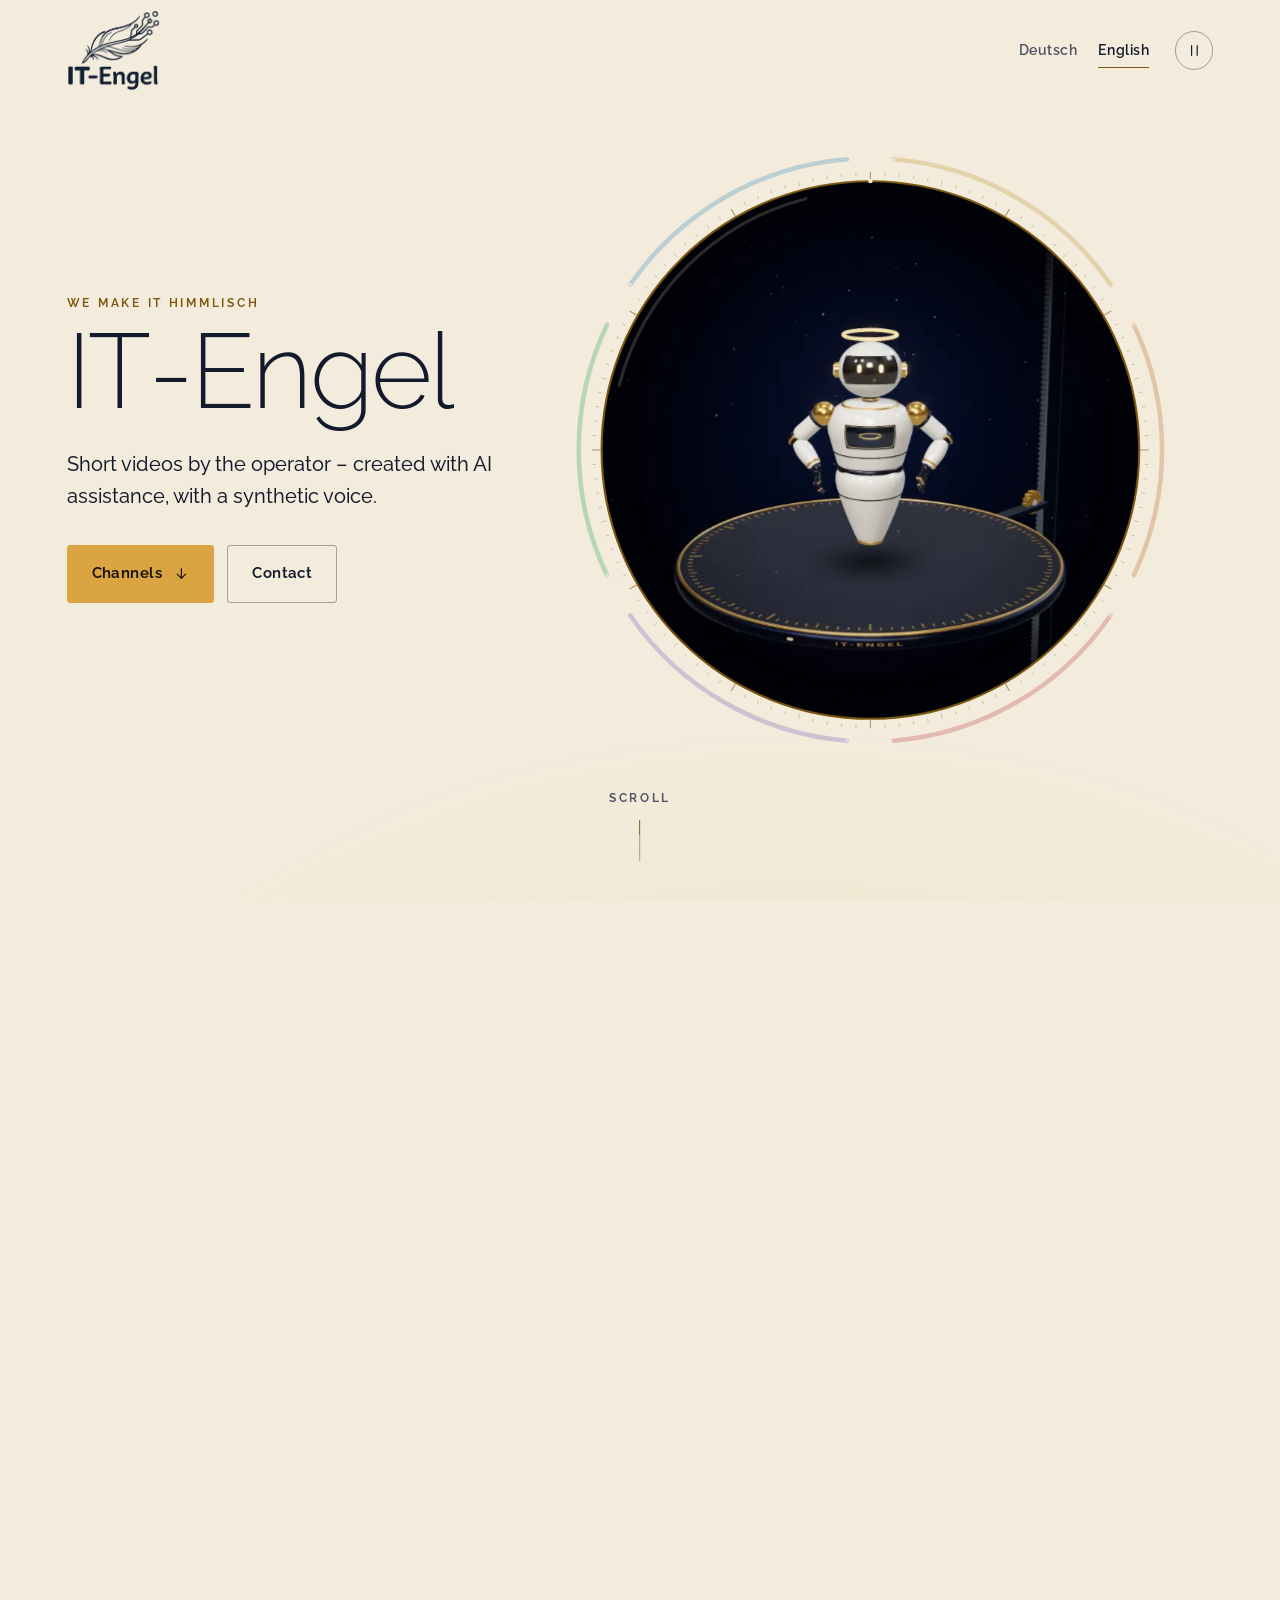
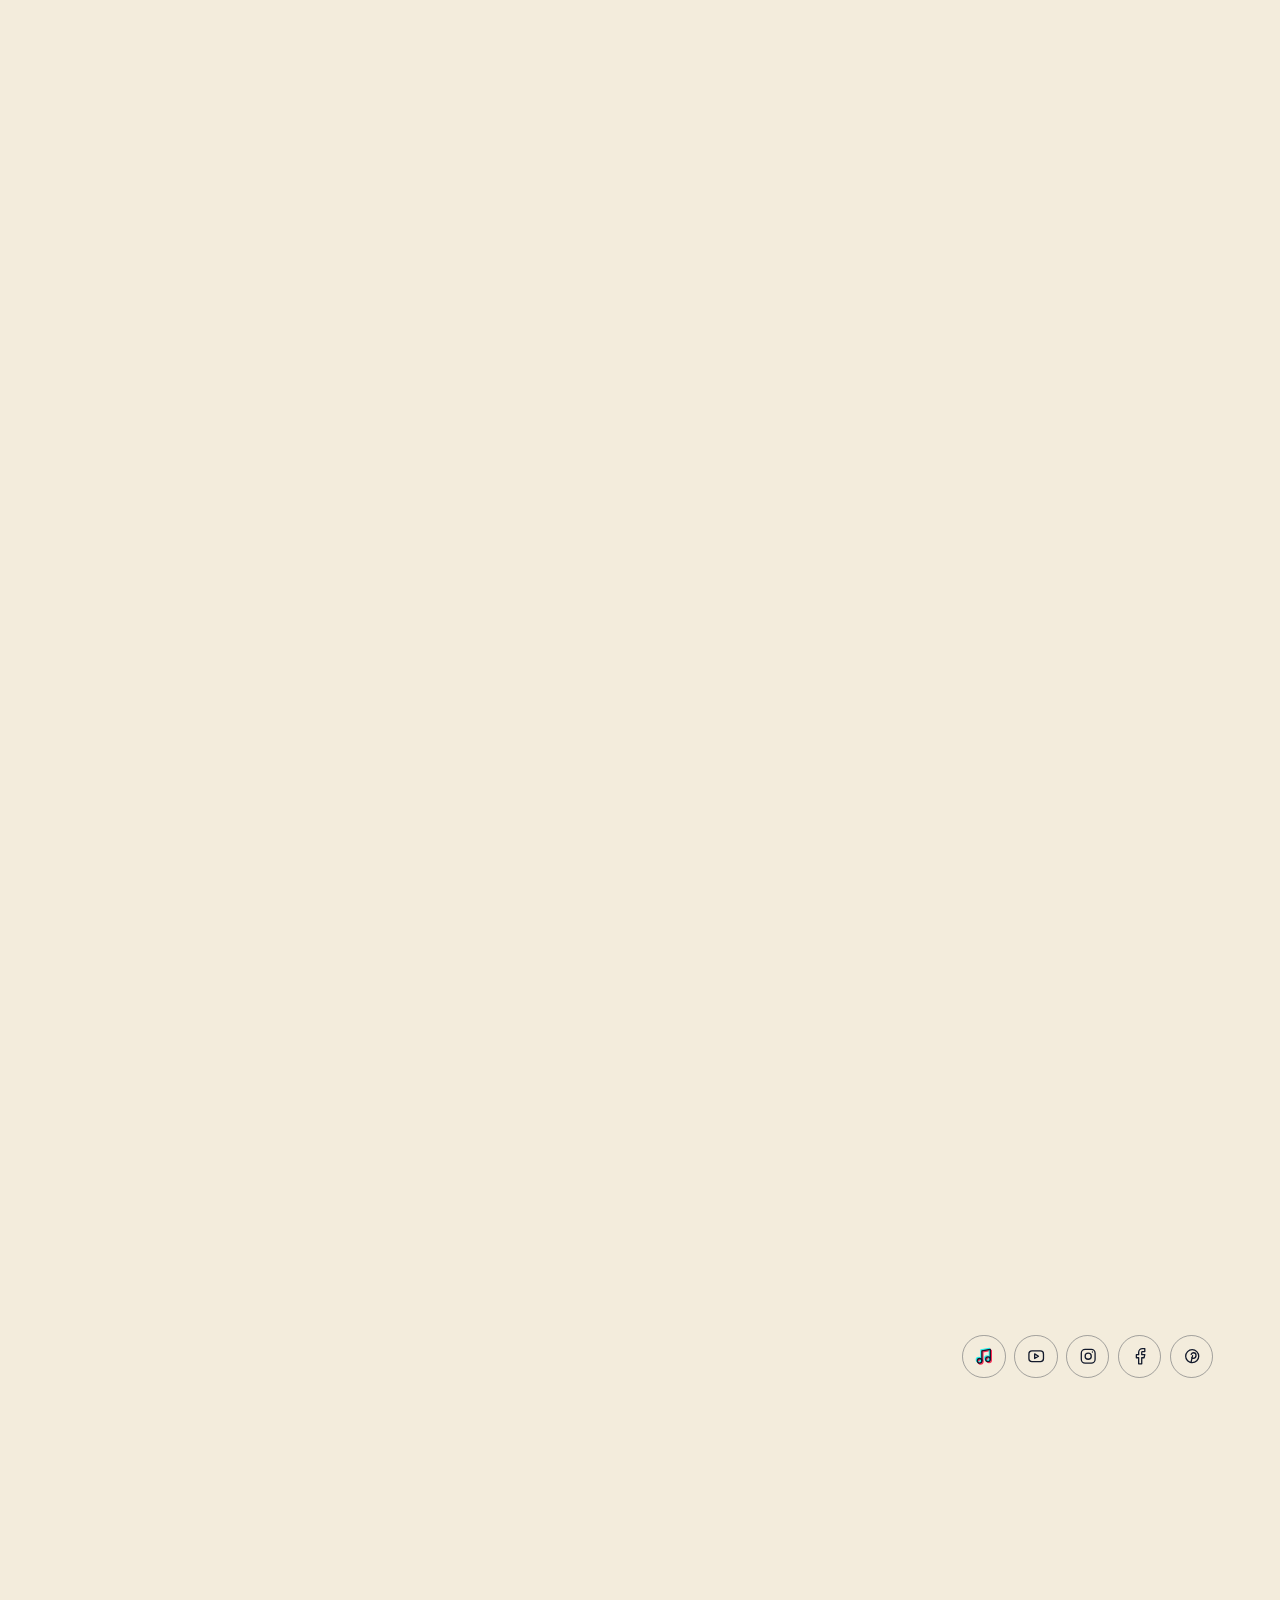
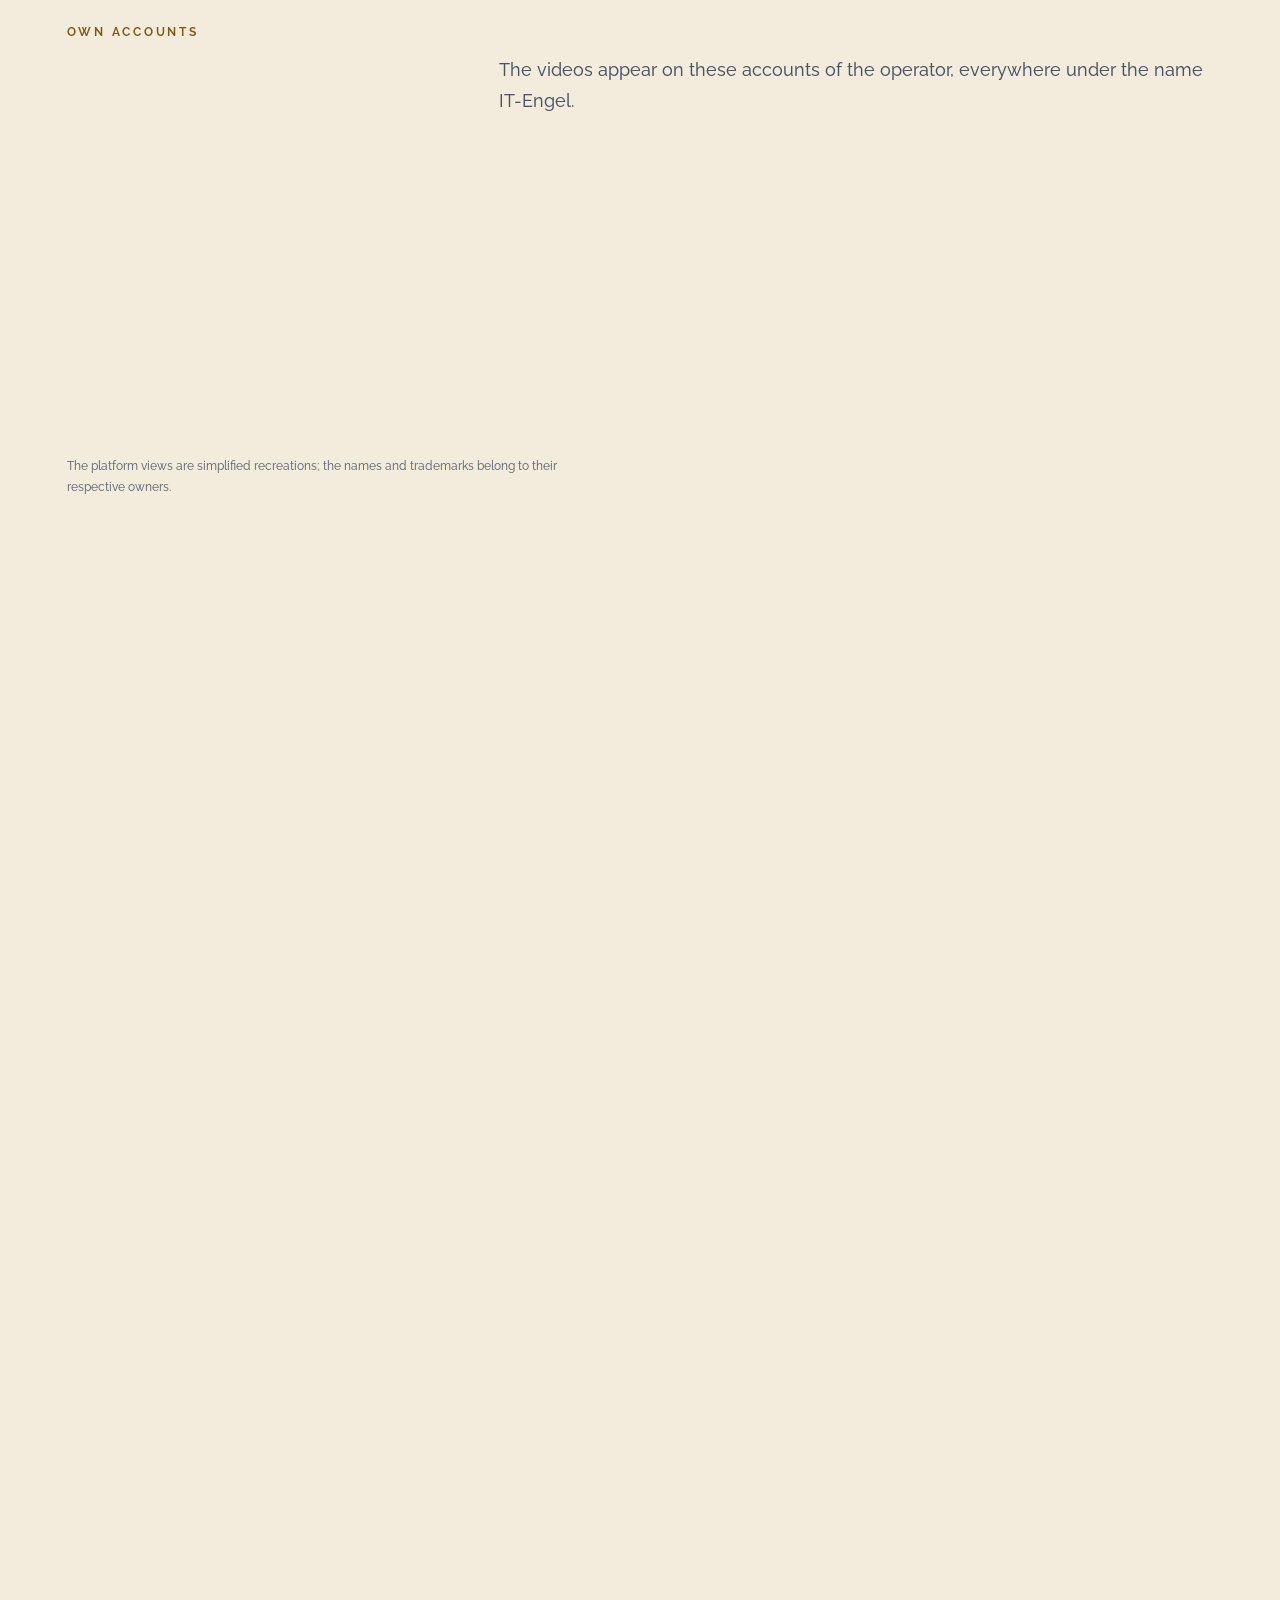
==== index.html @ a104a627 "Scroll natively and lighten the film on weak devices - Stop taking over the mouse wheel (WEICHES_SCR" ====
<!doctype html>
<html lang="de" data-sprachen="de en">
<head>
<meta charset="utf-8">
<meta name="viewport" content="width=device-width, initial-scale=1">
<meta http-equiv="Content-Security-Policy" content="default-src 'none'; script-src 'self'; style-src 'self'; img-src 'self'; font-src 'self'; base-uri 'none'; form-action 'none'">
<meta name="theme-color" content="#080c17" media="(prefers-color-scheme: dark)">
<meta name="theme-color" content="#f3ecdc" media="(prefers-color-scheme: light)">
<title>IT-Engel</title>
<meta name="description" content="IT-Engel: Kurzvideos des Betreibers, KI-gestützt erstellt und mit synthetischer Sprecherstimme. Kanäle, Kontakt und rechtliche Angaben. / IT-Engel: short videos by the operator, created with AI assistance and a synthetic voice. Channels, contact and legal information.">
<link rel="preload" href="assets/fonts/Raleway-latin.woff2" as="font" type="font/woff2" crossorigin>
<link rel="stylesheet" href="style.css?v=10">
<!-- Film: die Module und das erste Bild gleich mitladen (sonst holt der Browser sie nacheinander) -->
<link rel="modulepreload" href="film3d/haupt.js?v=11">
<link rel="modulepreload" href="film3d/skala.js?v=9">
<link rel="modulepreload" href="film3d/helfer.js">
<link rel="modulepreload" href="film3d/farben.js">
<link rel="modulepreload" href="film3d/fahrplan.js?v=10">
<link rel="modulepreload" href="film3d/folge.js?v=11">
<link rel="modulepreload" href="film3d/folge-daten.js?v=9">
<link rel="preload" href="assets/film/f000.webp" as="image" type="image/webp">
<link rel="icon" href="favicon.svg" type="image/svg+xml">
<script src="site.js?v=10"></script>
<script src="film.js?v=11"></script>
<script src="kanaele.js?v=10"></script>
<script src="motion.js?v=10"></script>
</head>
<body>
<a class="skip-link" href="#inhalt"><span lang="de">Zum Inhalt springen</span><span class="trenner"> / </span><span lang="en">Skip to content</span></a>

<svg class="sprite" aria-hidden="true" focusable="false">
  <defs>
    <symbol id="i-musik" viewBox="0 0 24 24"><path d="M9 18V5l11-2v13"/><circle cx="6" cy="18" r="3"/><circle cx="17" cy="16" r="3"/></symbol>
    <symbol id="i-youtube" viewBox="0 0 24 24"><rect x="2.5" y="5" width="19" height="14" rx="4"/><path d="M10 9l5 3-5 3z"/></symbol>
    <symbol id="i-instagram" viewBox="0 0 24 24"><rect x="3" y="3" width="18" height="18" rx="5"/><circle cx="12" cy="12" r="4"/><path d="M17.5 6.5h.01"/></symbol>
    <symbol id="i-facebook" viewBox="0 0 24 24"><path d="M18 2h-3a5 5 0 0 0-5 5v3H7v4h3v8h4v-8h3l1-4h-4V7a1 1 0 0 1 1-1h3z"/></symbol>
    <symbol id="i-pin" viewBox="0 0 24 24"><path d="M12 21s-6.5-5.4-6.5-11a6.5 6.5 0 0 1 13 0c0 5.6-6.5 11-6.5 11z"/><circle cx="12" cy="10" r="2.4"/></symbol>
    <symbol id="i-pfeil" viewBox="0 0 24 24"><path d="M7 17L17 7M8 7h9v9"/></symbol>
    <symbol id="i-runter" viewBox="0 0 24 24"><path d="M12 5v14M6 13l6 6 6-6"/></symbol>
    <symbol id="i-mail" viewBox="0 0 24 24"><rect x="3" y="5" width="18" height="14" rx="3"/><path d="M4 7l8 6 8-6"/></symbol>
    <symbol id="i-datei" viewBox="0 0 24 24"><path d="M6 3h8l4 4v14H6z"/><path d="M14 3v4h4M9 12h6M9 16h6"/></symbol>
    <symbol id="i-pause" viewBox="0 0 24 24"><path d="M8 5v14M16 5v14"/></symbol>
    <symbol id="i-play" viewBox="0 0 24 24"><path d="M8 5l11 7-11 7z"/></symbol>
    <symbol id="i-herz" viewBox="0 0 24 24"><path d="M12 20.3s-7.2-4.4-8.9-9C1.9 8 3.8 4.6 7.3 4.6c2 0 3.6 1.1 4.7 2.7 1.1-1.6 2.7-2.7 4.7-2.7 3.5 0 5.4 3.4 4.2 6.7-1.7 4.6-8.9 9-8.9 9z"/></symbol>
    <symbol id="i-sprechblase" viewBox="0 0 24 24"><path d="M12 4c4.7 0 8.5 3.1 8.5 7s-3.8 7-8.5 7c-1 0-2-.1-2.9-.4L5 19.5l1.2-3.6C4.5 14.6 3.5 12.9 3.5 11c0-3.9 3.8-7 8.5-7z"/></symbol>
    <symbol id="i-lesezeichen" viewBox="0 0 24 24"><path d="M7 3.5h10a1 1 0 0 1 1 1v16l-6-4-6 4v-16a1 1 0 0 1 1-1z"/></symbol>
    <symbol id="i-teilen" viewBox="0 0 24 24"><path d="M13.5 5l7 6.5-7 6.5v-3.6c-4.6 0-7.7 1.5-10 4.6.8-5 3.8-9.2 10-10V5z"/></symbol>
    <symbol id="i-plus" viewBox="0 0 24 24"><path d="M12 5v14M5 12h14"/></symbol>
    <symbol id="i-haus" viewBox="0 0 24 24"><path d="M4 11l8-6.5 8 6.5v8.5h-5.5v-5h-5v5H4z"/></symbol>
    <symbol id="i-suche" viewBox="0 0 24 24"><circle cx="11" cy="11" r="6"/><path d="M15.5 15.5L20 20"/></symbol>
    <symbol id="i-nachricht" viewBox="0 0 24 24"><path d="M4 5.5h16v11H9.5L4 20z"/></symbol>
    <symbol id="i-person" viewBox="0 0 24 24"><circle cx="12" cy="8.5" r="3.6"/><path d="M5 20c.8-3.6 3.6-5.6 7-5.6s6.2 2 7 5.6"/></symbol>
    <symbol id="i-daumen" viewBox="0 0 24 24"><path d="M7.5 10.5v9h-3v-9zM7.5 19.5h9.2a2 2 0 0 0 2-1.6l1.1-5.6a2 2 0 0 0-2-2.4h-4.3l.8-3.6a1.8 1.8 0 0 0-3.2-1.5l-3.6 5.7"/></symbol>
    <symbol id="i-erde" viewBox="0 0 24 24"><circle cx="12" cy="12" r="8"/><path d="M4 12h16M12 4c2.4 2.4 3.4 5 3.4 8s-1 5.6-3.4 8c-2.4-2.4-3.4-5-3.4-8s1-5.6 3.4-8z"/></symbol>
    <symbol id="i-mehr" viewBox="0 0 24 24"><path d="M5.5 12h.01M12 12h.01M18.5 12h.01"/></symbol>
    <symbol id="i-raster" viewBox="0 0 24 24"><rect x="4" y="4" width="16" height="16" rx="2"/><path d="M9.3 4v16M14.7 4v16M4 9.3h16M4 14.7h16"/></symbol>
    <symbol id="i-reels" viewBox="0 0 24 24"><rect x="4" y="4" width="16" height="16" rx="4"/><path d="M4 9h16M9 4l2.5 5M14.5 4L17 9M10.5 12.2v4.6l4-2.3z"/></symbol>
    <symbol id="i-menue" viewBox="0 0 24 24"><path d="M4 7h16M4 12h16M4 17h16"/></symbol>
    <symbol id="i-p" viewBox="0 0 24 24"><circle cx="12" cy="12" r="8.5"/><path d="M10.4 20.3l2.1-9M10.7 9.6c.6-1.3 1.8-2.1 3.1-2.1 1.9 0 3.2 1.4 3.2 3.2 0 2.3-1.6 4.1-3.7 4.1-.9 0-1.6-.3-2-.8"/></symbol>
    <symbol id="i-weiter" viewBox="0 0 24 24"><path d="M6 6l8 6-8 6zM17 6v12"/></symbol>
    <symbol id="i-laut" viewBox="0 0 24 24"><path d="M4 9.5h3.5L12 6v12l-4.5-3.5H4zM15.5 9a4 4 0 0 1 0 6M17.8 6.8a7 7 0 0 1 0 10.4"/></symbol>
    <symbol id="i-zahnrad" viewBox="0 0 24 24"><circle cx="12" cy="12" r="3"/><path d="M12 3.5v2.2M12 18.3v2.2M3.5 12h2.2M18.3 12h2.2M6 6l1.6 1.6M16.4 16.4L18 18M6 18l1.6-1.6M16.4 7.6L18 6"/></symbol>
    <symbol id="i-vollbild" viewBox="0 0 24 24"><path d="M4 9V4h5M15 4h5v5M20 15v5h-5M9 20H4v-5"/></symbol>
  </defs>
</svg>

<header class="site-header">
  <div class="wrap">
    <a class="brand" href="index.html"><picture><source media="(prefers-color-scheme: dark)" srcset="logo-kopf-hell.png"><img class="logo" src="logo-kopf.png" width="772" height="658" alt="IT-Engel"></picture></a>
    <div class="kopf-rechts">
      <nav class="sprachwahl" aria-label="Sprache / Language" data-label-de="Sprache" data-label-en="Language">
        <a href="#de" hreflang="de" lang="de">Deutsch</a>
        <a href="#en" hreflang="en" lang="en">English</a>
      </nav>
      <button type="button" class="pause" aria-pressed="false" aria-label="Animationen pausieren / Pause animations" title="Animationen pausieren / Pause animations" data-label-de="Animationen pausieren" data-label-en="Pause animations" hidden>
        <svg class="icon icon-pause" aria-hidden="true" focusable="false"><use href="#i-pause"/></svg>
        <svg class="icon icon-play" aria-hidden="true" focusable="false"><use href="#i-play"/></svg>
      </button>
    </div>
  </div>
</header>

<main id="inhalt">
  <div class="film" id="film">
    <div class="buehne">
      <div class="himmel" aria-hidden="true"><div class="himmel-sterne"></div><div class="himmel-gluehen"></div></div>
      <div class="film-anker" aria-hidden="true"></div>
      <canvas class="film-3d" aria-hidden="true"></canvas>
      <canvas class="film-leinwand" aria-hidden="true"></canvas>

      <section class="hero" aria-labelledby="hero-titel">
        <div class="wrap wrap--breit hero-inner">
          <div class="hero-text">
            <p class="eyebrow" aria-hidden="true">we make it himmlisch</p>
            <h1 id="hero-titel">IT-Engel</h1>
            <p class="hero-lead" lang="de">Kurzvideos des Betreibers – KI-gestützt erstellt, mit synthetischer Sprecherstimme.</p>
            <p class="hero-lead" lang="en">Short videos by the operator – created with AI assistance, with a synthetic voice.</p>
            <p class="hero-cta">
              <a class="knopf-link knopf-primaer" href="#kanaele"><span lang="de">Kanäle</span><span class="trenner"> · </span><span lang="en">Channels</span><svg class="icon" aria-hidden="true" focusable="false"><use href="#i-runter"/></svg></a>
              <a class="knopf-link knopf-sekundaer" href="#kontakt"><span lang="de">Kontakt</span><span class="trenner"> · </span><span lang="en">Contact</span></a>
            </p>
            <p class="film-trotzdem" id="film-trotzdem" hidden>
              <button type="button" class="knopf-leise" id="film-trotzdem-knopf" aria-describedby="film-trotzdem-grund"><svg class="icon" aria-hidden="true" focusable="false"><use href="#i-play"/></svg><span lang="de">Film trotzdem starten</span><span lang="en">Play the film anyway</span></button>
              <span class="film-trotzdem-grund" id="film-trotzdem-grund"><span class="grund-fehler"><span lang="de">Der Film ließ sich auf diesem Gerät nicht starten.</span><span lang="en">The film could not start on this device.</span></span><span class="grund-ruhig"><span lang="de">Auf diesem Gerät ist „Bewegung reduzieren“ eingestellt.</span><span lang="en">This device is set to reduce motion.</span></span></span>
            </p>
          </div>
          <div class="rund rund-hero" aria-hidden="true">
            <div class="rund-fenster">
              <img class="rund-bild" src="assets/img/hero.webp" alt="" width="720" height="720">
            </div>
          </div>
        </div>
      </section>

      <div class="film-kapitel" aria-hidden="true">
        <article class="kap" data-kap="weg">
          <div class="kap-text">
            <p class="kap-nr">06<span class="rest"><span lang="de">Stationen</span><span class="trenner"> · </span><span lang="en">Stations</span></span></p>
            <p class="kap-titel"><span lang="de">Der Weg eines Videos</span><span lang="en">The path of a video</span></p>
            <p lang="de">Schicht für Schicht: von der Idee bis zur Veröffentlichung.</p>
            <p lang="en">Layer by layer: from the idea to publication.</p>
          </div>
        </article>

        <article class="kap" data-kap="thema">
          <div class="kap-text">
            <p class="kap-nr">01<span class="rest">/ 06</span></p>
            <p class="kap-titel"><span lang="de">Thema</span><span lang="en">Topic</span></p>
            <p lang="de">Themen entstehen mit Unterstützung von KI-Modellen.</p>
            <p lang="en">Topics are created with the help of AI models.</p>
            <p class="kap-marke"><span lang="de">KI-gestützt</span><span lang="en">AI-assisted</span></p>
          </div>
        </article>

        <article class="kap" data-kap="skript">
          <div class="kap-text">
            <p class="kap-nr">02<span class="rest">/ 06</span></p>
            <p class="kap-titel"><span lang="de">Skript</span><span lang="en">Script</span></p>
            <p lang="de">Texte und Skripte entstehen ebenfalls mit Unterstützung von KI-Modellen.</p>
            <p lang="en">Texts and scripts are also created with the help of AI models.</p>
            <p class="kap-marke"><span lang="de">KI-gestützt</span><span lang="en">AI-assisted</span></p>
          </div>
        </article>

        <article class="kap" data-kap="stimme">
          <div class="kap-text">
            <p class="kap-nr">03<span class="rest">/ 06</span></p>
            <p class="kap-titel"><span lang="de">Stimme</span><span lang="en">Voice</span></p>
            <p lang="de">Die Sprecherstimme der Videos ist computererzeugt. Es handelt sich nicht um die Aufnahme einer sprechenden Person.</p>
            <p lang="en">The narration in the videos is computer-generated. It is not a recording of a person speaking.</p>
            <p class="kap-marke"><span lang="de">Synthetische Stimme</span><span lang="en">Synthetic voice</span></p>
          </div>
        </article>

        <article class="kap" data-kap="quellen">
          <div class="kap-text">
            <p class="kap-nr">04<span class="rest">/ 06</span></p>
            <p class="kap-titel"><span lang="de">Quellen</span><span lang="en">Sources</span></p>
            <p lang="de">Zu Sachaussagen nennt der Betreiber die Quellen – in der Beschreibung des Beitrags oder auf der Link-Seite zum Kanal.</p>
            <p lang="en">For factual statements the operator names the sources – in the post description or on the channel’s link page.</p>
            <p class="kap-marke"><span lang="de">Quellen genannt</span><span lang="en">Sources named</span></p>
          </div>
        </article>

        <article class="kap" data-kap="freigabe">
          <div class="kap-text">
            <p class="kap-nr">05<span class="rest">/ 06</span></p>
            <p class="kap-titel"><span lang="de">Freigabe</span><span lang="en">Approval</span></p>
            <p lang="de">Der Betreiber prüft jedes Video und gibt es vor der Veröffentlichung frei.</p>
            <p lang="en">The operator reviews every video and approves it before publication.</p>
            <p class="kap-marke"><span lang="de">Vom Betreiber freigegeben</span><span lang="en">Approved by the operator</span></p>
          </div>
        </article>

        <article class="kap" data-kap="kanaele">
          <div class="kap-text">
            <p class="kap-nr">06<span class="rest">/ 06</span></p>
            <p class="kap-titel"><span lang="de">Kanäle</span><span lang="en">Channels</span></p>
            <p lang="de">Veröffentlicht wird auf den eigenen Konten des Betreibers. Beiträge mit Werbung sind gekennzeichnet.</p>
            <p lang="en">Published on the operator’s own accounts. Posts containing advertising are labeled.</p>
            <p class="kap-marke"><span lang="de">Werbung gekennzeichnet</span><span lang="en">Ads labeled</span></p>
          </div>
        </article>

        <article class="kap" data-kap="ziel">
          <div class="kap-text">
            <p class="kap-titel">we make it himmlisch</p>
            <p lang="de">Darunter: die Kanäle, Einzelheiten zur Veröffentlichung und der Kontakt.</p>
            <p lang="en">Below: the channels, details on publishing and the contact.</p>
          </div>
        </article>

      </div>

      <div class="film-start" aria-hidden="true"><span><span lang="de">Scrollen</span><span class="trenner"> · </span><span lang="en">Scroll</span></span><i></i></div>
      <a class="film-skip" href="#kanaele"><span><span lang="de">Film überspringen</span><span class="trenner"> · </span><span lang="en">Skip intro</span></span><svg class="icon" aria-hidden="true" focusable="false"><use href="#i-runter"/></svg></a>
    </div>
  </div>

  <!-- Der Weg eines Videos als Text: sichtbar nur ohne Film (ohne Skript, „Bewegung reduzieren“, Pause, schwaches Gerät);
       läuft der Film, ist der Abschnitt nur für Hilfstechnik da (Textfassung der Filmkapitel) -->
  <section id="weg" class="abschnitt weg-text" aria-labelledby="weg-titel">
    <div class="wrap wrap--breit">
      <header class="abschnitt-kopf">
        <div>
          <p class="eyebrow" aria-hidden="true"><span lang="de">Sechs Stationen</span><span class="trenner"> · </span><span lang="en">Six stations</span></p>
          <h2 id="weg-titel"><span lang="de">Der Weg eines Videos</span><span lang="en">The path of a video</span></h2>
        </div>
        <div>
          <p class="intro" lang="de">So entstehen die Videos – von der Idee bis zur Veröffentlichung.</p>
          <p class="intro" lang="en">How the videos are made – from the idea to publication.</p>
        </div>
      </header>
      <ol class="weg">
        <li class="station">
          <p class="station-nr" aria-hidden="true">01</p>
          <div class="station-kopf">
            <h3><span lang="de">Thema</span><span class="trenner"> · </span><span lang="en">Topic</span></h3>
            <p class="station-marke"><span lang="de">KI-gestützt</span><span class="trenner"> · </span><span lang="en">AI-assisted</span></p>
          </div>
          <div class="station-text">
            <p lang="de">Themen entstehen mit Unterstützung von KI-Modellen.</p>
            <p lang="en">Topics are created with the help of AI models.</p>
          </div>
        </li>
        <li class="station">
          <p class="station-nr" aria-hidden="true">02</p>
          <div class="station-kopf">
            <h3><span lang="de">Skript</span><span class="trenner"> · </span><span lang="en">Script</span></h3>
            <p class="station-marke"><span lang="de">KI-gestützt</span><span class="trenner"> · </span><span lang="en">AI-assisted</span></p>
          </div>
          <div class="station-text">
            <p lang="de">Texte und Skripte entstehen ebenfalls mit Unterstützung von KI-Modellen.</p>
            <p lang="en">Texts and scripts are also created with the help of AI models.</p>
          </div>
        </li>
        <li class="station">
          <p class="station-nr" aria-hidden="true">03</p>
          <div class="station-kopf">
            <h3><span lang="de">Stimme</span><span class="trenner"> · </span><span lang="en">Voice</span></h3>
            <p class="station-marke"><span lang="de">Synthetische Stimme</span><span class="trenner"> · </span><span lang="en">Synthetic voice</span></p>
          </div>
          <div class="station-text">
            <p lang="de">Die Sprecherstimme der Videos ist computererzeugt. Es handelt sich nicht um die Aufnahme einer sprechenden Person.</p>
            <p lang="en">The narration in the videos is computer-generated. It is not a recording of a person speaking.</p>
          </div>
        </li>
        <li class="station">
          <p class="station-nr" aria-hidden="true">04</p>
          <div class="station-kopf">
            <h3><span lang="de">Quellen</span><span class="trenner"> · </span><span lang="en">Sources</span></h3>
            <p class="station-marke"><span lang="de">Quellen genannt</span><span class="trenner"> · </span><span lang="en">Sources named</span></p>
          </div>
          <div class="station-text">
            <p lang="de">Zu Sachaussagen nennt der Betreiber die Quellen – in der Beschreibung des Beitrags oder auf der Link-Seite zum Kanal.</p>
            <p lang="en">For factual statements the operator names the sources – in the post description or on the channel’s link page.</p>
          </div>
        </li>
        <li class="station">
          <p class="station-nr" aria-hidden="true">05</p>
          <div class="station-kopf">
            <h3><span lang="de">Freigabe</span><span class="trenner"> · </span><span lang="en">Approval</span></h3>
            <p class="station-marke"><span lang="de">Vom Betreiber freigegeben</span><span class="trenner"> · </span><span lang="en">Approved by the operator</span></p>
          </div>
          <div class="station-text">
            <p lang="de">Der Betreiber prüft jedes Video und gibt es vor der Veröffentlichung frei.</p>
            <p lang="en">The operator reviews every video and approves it before publication.</p>
          </div>
        </li>
        <li class="station">
          <p class="station-nr" aria-hidden="true">06</p>
          <div class="station-kopf">
            <h3><span lang="de">Kanäle</span><span class="trenner"> · </span><span lang="en">Channels</span></h3>
            <p class="station-marke"><span lang="de">Werbung gekennzeichnet</span><span class="trenner"> · </span><span lang="en">Ads labeled</span></p>
          </div>
          <div class="station-text">
            <p lang="de">Veröffentlicht wird auf den eigenen Konten des Betreibers. Beiträge können Werbung enthalten, zum Beispiel Links zu Produkten, an denen der Betreiber eine Provision verdienen kann (Affiliate-Links). Solche Beiträge werden als Werbung gekennzeichnet.</p>
            <p lang="en">Published on the operator’s own accounts. Posts may contain advertising, for example links to products for which the operator may earn a commission (affiliate links). Such posts are labeled as advertising.</p>
          </div>
        </li>
      </ol>
    </div>
  </section>

  <section id="kanaele" class="abschnitt kanaele-abschnitt" aria-labelledby="kanaele-titel">
    <div class="kanalfilm" id="kanalfilm">
      <div class="kanal-buehne">
        <div class="wrap wrap--breit kanal-kopf">
          <header class="abschnitt-kopf">
            <div>
              <p class="eyebrow" aria-hidden="true"><span lang="de">Eigene Konten</span><span class="trenner"> · </span><span lang="en">Own accounts</span></p>
              <h2 id="kanaele-titel"><span lang="de">Kanäle</span><span lang="en">Channels</span></h2>
            </div>
            <div>
              <p class="intro" lang="de">Die Videos erscheinen auf diesen Konten des Betreibers, überall unter dem Namen IT-Engel.</p>
              <p class="intro" lang="en">The videos appear on these accounts of the operator, everywhere under the name IT-Engel.</p>
            </div>
          </header>
        </div>

        <nav class="kanal-wahl" aria-label="Kanäle / Channels" data-label-de="Kanäle" data-label-en="Channels">
          <a href="#kanal-tiktok" class="kw-tiktok"><svg class="icon" aria-hidden="true" focusable="false"><use href="#i-musik"/></svg><span class="nur-sr">TikTok</span></a>
          <a href="#kanal-youtube" class="kw-youtube"><svg class="icon" aria-hidden="true" focusable="false"><use href="#i-youtube"/></svg><span class="nur-sr">YouTube</span></a>
          <a href="#kanal-instagram" class="kw-instagram"><svg class="icon" aria-hidden="true" focusable="false"><use href="#i-instagram"/></svg><span class="nur-sr">Instagram</span></a>
          <a href="#kanal-facebook" class="kw-facebook"><svg class="icon" aria-hidden="true" focusable="false"><use href="#i-facebook"/></svg><span class="nur-sr">Facebook</span></a>
          <a href="#kanal-pinterest" class="kw-pinterest"><svg class="icon" aria-hidden="true" focusable="false"><use href="#i-p"/></svg><span class="nur-sr">Pinterest</span></a>
        </nav>

        <ul class="kanaele">
          <!-- TikTok: dunkler Feed im Hochformat, Aktionsleiste rechts, Cyan und Rot -->
          <li class="kanal-eintrag k-tiktok" id="kanal-tiktok" data-kanal="tiktok">
            <a class="kanal" href="https://www.tiktok.com/@itengel">
              <svg class="icon" aria-hidden="true" focusable="false"><use href="#i-musik"/></svg>
              <span class="kanal-text"><strong>TikTok</strong><span class="kanal-name">@itengel</span><span class="kanal-zeile"><span lang="de">Kurzvideos, vom Betreiber selbst hochgeladen.</span><span class="trenner"> / </span><span lang="en">Short videos, uploaded by the operator personally.</span></span></span>
              <span class="kanal-los"><span lang="de">Zum Kanal</span><span lang="en">Open channel</span><svg class="icon" aria-hidden="true" focusable="false"><use href="#i-pfeil"/></svg></span>
              <svg class="icon pfeil" aria-hidden="true" focusable="false"><use href="#i-pfeil"/></svg>
            </a>
            <div class="kanal-szene" aria-hidden="true">
              <div class="szene-grund"></div>
              <div class="geraet">
                <div class="geraet-schirm tt">
                  <div class="tt-feed">
                    <div class="tt-video motiv motiv-feder"><i class="staub"></i></div>
                    <div class="tt-video motiv motiv-halo"><i class="staub"></i></div>
                  </div>
                  <div class="tt-kopf"><span><span lang="de">Folge ich</span><span lang="en">Following</span></span><b><span lang="de">Für dich</span><span lang="en">For You</span></b><svg class="tt-suche"><use href="#i-suche"/></svg></div>
                  <div class="tt-leiste">
                    <span class="tt-profil avatar"><img src="assets/img/feder-hell.png" alt="" width="360" height="248"><i class="tt-plus"></i></span>
                    <span class="tt-knopf tt-like"><svg><use href="#i-herz"/></svg></span>
                    <span class="tt-knopf"><svg><use href="#i-sprechblase"/></svg></span>
                    <span class="tt-knopf"><svg><use href="#i-lesezeichen"/></svg></span>
                    <span class="tt-knopf"><svg><use href="#i-teilen"/></svg></span>
                    <span class="tt-platte avatar"><img src="assets/img/feder-hell.png" alt="" width="360" height="248"></span>
                  </div>
                  <div class="tt-herzen"><i class="tt-herzchen"></i><i class="tt-herzchen"></i><i class="tt-herzchen"></i><i class="tt-herzchen"></i><i class="tt-herzchen"></i></div>
                  <div class="tt-text"><b>@itengel</b><span>we make it himmlisch</span></div>
                  <div class="tt-nav"><svg><use href="#i-haus"/></svg><svg><use href="#i-person"/></svg><span class="tt-neu"></span><svg><use href="#i-nachricht"/></svg><svg><use href="#i-person"/></svg></div>
                </div>
                <i class="geraet-insel"></i>
              </div>
            </div>
          </li>

          <!-- YouTube: Wiedergabeseite im Hochformat, dann dreht sich das Gerät ins Vollbild (Querformat) -->
          <li class="kanal-eintrag k-youtube" id="kanal-youtube" data-kanal="youtube">
            <a class="kanal" href="https://www.youtube.com/@PLATZHALTER_YOUTUBE">
              <svg class="icon" aria-hidden="true" focusable="false"><use href="#i-youtube"/></svg>
              <span class="kanal-text"><strong>YouTube</strong><span class="kanal-name"><mark class="platzhalter">[PLATZHALTER: Adresse des YouTube-Kanals]</mark></span><span class="kanal-zeile"><span lang="de">Kurzvideos im Hochformat (Shorts).</span><span class="trenner"> / </span><span lang="en">Vertical short videos (Shorts).</span></span></span>
              <span class="kanal-los"><span lang="de">Zum Kanal</span><span lang="en">Open channel</span><svg class="icon" aria-hidden="true" focusable="false"><use href="#i-pfeil"/></svg></span>
              <svg class="icon pfeil" aria-hidden="true" focusable="false"><use href="#i-pfeil"/></svg>
            </a>
            <div class="kanal-szene" aria-hidden="true">
              <div class="szene-grund"></div>
              <div class="geraet yt-geraet">
                <div class="geraet-schirm yt">
                  <div class="yt-hoch">
                    <div class="yt-film motiv motiv-halo"><i class="staub"></i></div>
                    <i class="yt-balken"><i></i><b></b></i>
                    <div class="yt-info">
                      <p class="yt-titel">we make it himmlisch</p>
                      <div class="yt-kanalzeile"><span class="avatar"><img src="assets/img/feder-hell.png" alt="" width="360" height="248"></span><b>IT-Engel</b><span class="yt-abo"><span lang="de">Abonnieren</span><span lang="en">Subscribe</span></span></div>
                      <div class="yt-chips"><span><svg><use href="#i-daumen"/></svg></span><span><svg><use href="#i-teilen"/></svg></span><span><svg><use href="#i-lesezeichen"/></svg></span><span><svg><use href="#i-mehr"/></svg></span></div>
                      <p class="yt-regal">Shorts</p>
                      <div class="yt-shorts"><i class="motiv motiv-gold"></i><i class="motiv motiv-boegen"></i><i class="motiv motiv-feder"></i></div>
                    </div>
                  </div>
                  <div class="yt-quer">
                    <div class="yt-film motiv motiv-halo"><i class="staub"></i></div>
                    <div class="yt-oben"><span class="avatar"><img src="assets/img/feder-hell.png" alt="" width="360" height="248"></span><b>we make it himmlisch</b><svg><use href="#i-zahnrad"/></svg></div>
                    <div class="yt-unten">
                      <i class="yt-balken"><i></i><b></b></i>
                      <div class="yt-knoepfe"><svg class="yt-pause"><use href="#i-pause"/></svg><svg><use href="#i-weiter"/></svg><svg><use href="#i-laut"/></svg><span class="yt-abo"><span lang="de">Abonnieren</span><span lang="en">Subscribe</span></span><svg><use href="#i-vollbild"/></svg></div>
                    </div>
                  </div>
                </div>
                <i class="geraet-insel"></i>
              </div>
            </div>
          </li>

          <!-- Instagram: helles Profil mit Ring in den Instagram-Farben und Raster -->
          <li class="kanal-eintrag k-instagram" id="kanal-instagram" data-kanal="instagram">
            <a class="kanal" href="https://www.instagram.com/PLATZHALTER_INSTAGRAM/">
              <svg class="icon" aria-hidden="true" focusable="false"><use href="#i-instagram"/></svg>
              <span class="kanal-text"><strong>Instagram</strong><span class="kanal-name"><mark class="platzhalter">[PLATZHALTER: Adresse des Instagram-Kontos]</mark></span><span class="kanal-zeile"><span lang="de">Kurzvideos als Reels.</span><span class="trenner"> / </span><span lang="en">Short videos as Reels.</span></span></span>
              <span class="kanal-los"><span lang="de">Zum Kanal</span><span lang="en">Open channel</span><svg class="icon" aria-hidden="true" focusable="false"><use href="#i-pfeil"/></svg></span>
              <svg class="icon pfeil" aria-hidden="true" focusable="false"><use href="#i-pfeil"/></svg>
            </a>
            <div class="kanal-szene" aria-hidden="true">
              <div class="szene-grund"><i class="ig-schweben s1"><svg><use href="#i-herz"/></svg></i><i class="ig-schweben s2"><svg><use href="#i-sprechblase"/></svg></i><i class="ig-schweben s3"><svg><use href="#i-herz"/></svg></i></div>
              <div class="geraet ig-geraet">
                <div class="geraet-schirm ig">
                  <div class="ig-kopf"><b>IT-Engel</b><span><svg><use href="#i-plus"/></svg><svg><use href="#i-menue"/></svg></span></div>
                  <div class="ig-profil">
                    <span class="ig-ring"><span class="avatar"><img src="assets/img/feder-hell.png" alt="" width="360" height="248"></span></span>
                    <div class="ig-name"><b>IT-Engel</b><span>we make it himmlisch</span></div>
                  </div>
                  <div class="ig-knoepfe"><span class="ig-folgen"><span lang="de">Folgen</span><span lang="en">Follow</span></span><span><span lang="de">Nachricht</span><span lang="en">Message</span></span></div>
                  <div class="ig-highlights"><i class="motiv motiv-feder"></i><i class="motiv motiv-halo"></i><i class="motiv motiv-gold"></i><i class="motiv motiv-boegen"></i></div>
                  <div class="ig-tabs"><svg><use href="#i-raster"/></svg><svg><use href="#i-reels"/></svg><svg><use href="#i-person"/></svg></div>
                  <div class="ig-raster"><i class="motiv motiv-halo"></i><i class="motiv motiv-gold"></i><i class="motiv motiv-feder"></i><i class="motiv motiv-boegen"></i><i class="motiv motiv-staub"></i><i class="motiv motiv-halo"></i><i class="motiv motiv-feder"></i><i class="motiv motiv-staub"></i><i class="motiv motiv-gold"></i></div>
                  <span class="ig-herz"><svg><use href="#i-herz"/></svg></span>
                  <div class="ig-nav"><svg><use href="#i-haus"/></svg><svg><use href="#i-suche"/></svg><svg><use href="#i-plus"/></svg><svg><use href="#i-reels"/></svg><span class="avatar"><img src="assets/img/feder-hell.png" alt="" width="360" height="248"></span></div>
                </div>
                <i class="geraet-insel"></i>
              </div>
            </div>
          </li>

          <!-- Facebook: heller Feed, Beitrag mit „Gefällt mir“ -->
          <li class="kanal-eintrag k-facebook" id="kanal-facebook" data-kanal="facebook">
            <a class="kanal" href="https://www.facebook.com/PLATZHALTER_FACEBOOK">
              <svg class="icon" aria-hidden="true" focusable="false"><use href="#i-facebook"/></svg>
              <span class="kanal-text"><strong>Facebook</strong><span class="kanal-name"><mark class="platzhalter">[PLATZHALTER: Adresse der Facebook-Seite]</mark></span><span class="kanal-zeile"><span lang="de">Kurzvideos als Reels auf der Seite.</span><span class="trenner"> / </span><span lang="en">Short videos as Reels on the page.</span></span></span>
              <span class="kanal-los"><span lang="de">Zum Kanal</span><span lang="en">Open channel</span><svg class="icon" aria-hidden="true" focusable="false"><use href="#i-pfeil"/></svg></span>
              <svg class="icon pfeil" aria-hidden="true" focusable="false"><use href="#i-pfeil"/></svg>
            </a>
            <div class="kanal-szene" aria-hidden="true">
              <div class="szene-grund"><i class="fb-schweben s1"><svg><use href="#i-daumen"/></svg></i><i class="fb-schweben s2"><svg><use href="#i-herz"/></svg></i><i class="fb-schweben s3"><svg><use href="#i-daumen"/></svg></i></div>
              <div class="geraet">
                <div class="geraet-schirm fb">
                  <div class="fb-kopf"><span class="fb-logo"><svg><use href="#i-facebook"/></svg></span><span class="fb-rund"><svg><use href="#i-suche"/></svg></span><span class="fb-rund"><svg><use href="#i-nachricht"/></svg></span></div>
                  <div class="fb-feed">
                    <div class="fb-karte fb-schreiben"><span class="avatar"><img src="assets/img/feder-hell.png" alt="" width="360" height="248"></span><span class="fb-feld"><span lang="de">Was machst du gerade?</span><span lang="en">What’s on your mind?</span></span></div>
                    <div class="fb-karte fb-beitrag">
                      <div class="fb-autor"><span class="avatar"><img src="assets/img/feder-hell.png" alt="" width="360" height="248"></span><span><b>IT-Engel</b><small><svg><use href="#i-erde"/></svg></small></span><svg class="fb-mehr"><use href="#i-mehr"/></svg></div>
                      <p>we make it himmlisch</p>
                      <div class="fb-bild motiv motiv-feder"><i class="staub"></i></div>
                      <div class="fb-aktionen"><span class="fb-like"><svg><use href="#i-daumen"/></svg><span lang="de">Gefällt mir</span><span lang="en">Like</span></span><span><svg><use href="#i-sprechblase"/></svg><span lang="de">Kommentieren</span><span lang="en">Comment</span></span><span><svg><use href="#i-teilen"/></svg><span lang="de">Teilen</span><span lang="en">Share</span></span></div>
                      <i class="fb-blase"><svg><use href="#i-daumen"/></svg></i>
                    </div>
                    <div class="fb-karte fb-beitrag fb-zweiter">
                      <div class="fb-autor"><span class="avatar"><img src="assets/img/feder-hell.png" alt="" width="360" height="248"></span><span><b>IT-Engel</b><small><svg><use href="#i-erde"/></svg></small></span><svg class="fb-mehr"><use href="#i-mehr"/></svg></div>
                      <div class="fb-bild motiv motiv-halo"></div>
                    </div>
                  </div>
                </div>
                <i class="geraet-insel"></i>
              </div>
            </div>
          </li>

          <!-- Pinterest: helle Pinnwand mit versetzten Spalten, roter Knopf „Merken“ -->
          <li class="kanal-eintrag k-pinterest" id="kanal-pinterest" data-kanal="pinterest">
            <a class="kanal" href="https://www.pinterest.com/itengel_official/">
              <svg class="icon" aria-hidden="true" focusable="false"><use href="#i-p"/></svg>
              <span class="kanal-text"><strong>Pinterest</strong><span class="kanal-name">itengel_official</span><span class="kanal-zeile"><span lang="de">Kurzvideos als Video-Pins.</span><span class="trenner"> / </span><span lang="en">Short videos as video pins.</span></span></span>
              <span class="kanal-los"><span lang="de">Zum Kanal</span><span lang="en">Open channel</span><svg class="icon" aria-hidden="true" focusable="false"><use href="#i-pfeil"/></svg></span>
              <svg class="icon pfeil" aria-hidden="true" focusable="false"><use href="#i-pfeil"/></svg>
            </a>
            <div class="kanal-szene" aria-hidden="true">
              <div class="szene-grund"><div class="pin-wand"><i></i><i></i><i></i><i></i><i></i><i></i><i></i><i></i></div></div>
              <div class="pin-frei"><i class="motiv motiv-gold f1"></i><i class="motiv motiv-halo f2"></i><i class="motiv motiv-boegen f3"></i></div>
              <div class="geraet">
                <div class="geraet-schirm pin">
                  <div class="pin-suche"><svg><use href="#i-suche"/></svg><span lang="de">Suchen</span><span lang="en">Search</span></div>
                  <div class="pin-profil"><span class="avatar"><img src="assets/img/feder-hell.png" alt="" width="360" height="248"></span><span><b>IT-Engel</b><small>@itengel_official</small></span></div>
                  <div class="pin-raster">
                    <div class="pin-spalte"><i class="pin-kachel motiv motiv-feder h-a"><span class="pin-merken"><span class="pm-1"><span lang="de">Merken</span><span lang="en">Save</span></span><span class="pm-2"><span lang="de">Gemerkt</span><span lang="en">Saved</span></span></span></i><i class="pin-kachel motiv motiv-boegen h-b"></i><i class="pin-kachel motiv motiv-gold h-c"></i><i class="pin-kachel motiv motiv-staub h-a"></i></div>
                    <div class="pin-spalte"><i class="pin-kachel motiv motiv-halo h-c"></i><i class="pin-kachel motiv motiv-gold h-a"></i><i class="pin-kachel motiv motiv-feder h-b"></i><i class="pin-kachel motiv motiv-halo h-a"></i></div>
                  </div>
                  <div class="pin-nav"><svg><use href="#i-haus"/></svg><svg><use href="#i-suche"/></svg><svg><use href="#i-plus"/></svg><svg><use href="#i-nachricht"/></svg><span class="avatar"><img src="assets/img/feder-hell.png" alt="" width="360" height="248"></span></div>
                </div>
                <i class="geraet-insel"></i>
              </div>
            </div>
          </li>
        </ul>

        <p class="kanal-hinweis"><span lang="de">Die Plattform-Ansichten sind vereinfachte Nachbildungen; die Namen und Marken gehören ihren Inhabern.</span><span class="trenner"> / </span><span lang="en">The platform views are simplified recreations; the names and trademarks belong to their respective owners.</span></p>
      </div>
    </div>
  </section>

  <section id="de" class="sprachblock" lang="de" aria-labelledby="de-worum">
    <div class="wrap wrap--breit">
      <p class="sprachkopf"><strong>Deutsch</strong> · <a href="#en" hreflang="en" lang="en">English version</a></p>

      <h2 id="de-worum" class="titel">Worum es geht</h2>
      <p class="intro" data-reveal>IT-Engel ist der Name der Kanäle des Betreibers dieser Website. Hier steht, wie die Videos entstehen, auf welchen Konten sie erscheinen und wie der Betreiber erreichbar ist. Angaben zum Betreiber stehen im <a href="impressum.html">Impressum</a>.</p>

      <h2 class="titel">Veröffentlichung</h2>
      <div class="panel" data-reveal>
        <p>Auf YouTube, Instagram, Facebook und Pinterest veröffentlicht der Betreiber mit einem eigenen Werkzeug. Es arbeitet ausschließlich mit den eigenen Konten des Betreibers und wird nicht für andere Personen angeboten: Es gibt keine Registrierung und keine Konten für Dritte. Der Betreiber bedient das Werkzeug über einen Telegram-Bot und gibt jede Veröffentlichung vorher frei.</p>
        <p>Das Werkzeug greift nur dann auf ein Konto zu, wenn der Betreiber es bei der jeweiligen Plattform autorisiert hat. Welche Verbindungen aktiv sind, hängt davon ab, ob die Plattform die Anwendung freigegeben hat. Einzelheiten stehen in den <a href="terms.html">Nutzungsbedingungen</a> und in der <a href="privacy.html">Datenschutzerklärung der Anwendung</a>.</p>
        <p>Auf TikTok lädt der Betreiber die Videos selbst hoch; dort ist das Werkzeug nicht verbunden.</p>
      </div>

      <h2 class="titel">Daten in Kürze</h2>
      <ul class="fakten" data-reveal>
        <li>Das Werkzeug verarbeitet nur Konto-Kennungen, Zugriffs-Token, Inhalte (Videos, Titel, Beschreibungen) und Kennzahlen der eigenen Konten des Betreibers.</li>
        <li>Die Daten werden nicht verkauft und nicht zu Werbezwecken weitergegeben.</li>
        <li>Die Speicherung erfolgt lokal beim Betreiber oder auf einem vom Betreiber selbst verwalteten Server. Auf Anfrage werden Daten gelöscht.</li>
        <li>Diese Website setzt keine Cookies, verwendet kein Tracking und lädt keine Schriften oder Skripte von fremden Servern.</li>
      </ul>
    </div>
  </section>

  <section id="en" class="sprachblock" lang="en" aria-labelledby="en-about">
    <div class="wrap wrap--breit">
      <p class="sprachkopf"><strong>English version</strong> · <a href="#de" hreflang="de" lang="de">Deutsche Fassung</a></p>

      <h2 id="en-about" class="titel">What this is about</h2>
      <p class="intro" data-reveal>IT-Engel is the name of the channels of the operator of this website. This site explains how the videos are made, on which accounts they appear and how the operator can be reached. Information about the operator is in the <a href="impressum.html">Impressum</a> (legal notice).</p>

      <h2 class="titel">Publishing</h2>
      <div class="panel" data-reveal>
        <p>On YouTube, Instagram, Facebook and Pinterest the operator publishes with a tool of their own. It works only with the operator’s own accounts and is not offered to other people: there is no registration and there are no accounts for third parties. The operator controls the tool through a Telegram bot and approves every publication beforehand.</p>
        <p>The tool accesses an account only if the operator has authorized it on the respective platform. Which connections are active depends on whether the platform has approved the application. Details are in the <a href="terms.html">Terms of Service</a> and the <a href="privacy.html">Privacy Policy</a>.</p>
        <p>On TikTok the operator uploads the videos personally; the tool is not connected there.</p>
      </div>

      <h2 class="titel">Data in brief</h2>
      <ul class="fakten" data-reveal>
        <li>The tool processes only account identifiers, access tokens, content (videos, titles, descriptions) and metrics of the operator’s own accounts.</li>
        <li>Data is not sold and not passed on for advertising purposes.</li>
        <li>Data is stored locally with the operator or on a server the operator manages. It is deleted on request.</li>
        <li>This website sets no cookies, uses no tracking and loads no fonts or scripts from other servers.</li>
      </ul>
    </div>
  </section>

  <section id="kontakt" class="abschnitt" aria-labelledby="kontakt-titel">
    <div class="wrap wrap--breit">
      <header class="abschnitt-kopf">
        <div>
          <h2 id="kontakt-titel"><span lang="de">Kontakt</span><span lang="en">Contact</span></h2>
        </div>
      </header>
      <div class="kontakt-grid">
        <div data-reveal>
          <h3><span lang="de">E-Mail</span><span class="trenner"> · </span><span lang="en">Email</span></h3>
          <p><mark class="platzhalter">[PLATZHALTER: Kontakt-E-Mail-Adresse]</mark></p>
          <p class="klein"><span lang="de">Angaben zum Betreiber stehen im <a href="impressum.html">Impressum</a>.</span> <span lang="en">Information about the operator is in the <a href="impressum.html">Impressum</a> (legal notice).</span></p>
        </div>
        <div data-reveal>
          <h3><span lang="de">Rechtliches</span><span class="trenner"> · </span><span lang="en">Legal</span></h3>
          <ul class="chips">
            <li><a href="terms.html"><span lang="en">Terms of Service</span><span class="trenner"> · </span><span lang="de">Nutzungsbedingungen</span></a></li>
            <li><a href="privacy.html"><span lang="en">Privacy Policy</span><span class="trenner"> · </span><span lang="de">Datenschutz (Anwendung)</span></a></li>
            <li><a href="impressum.html"><span lang="de">Impressum</span><span class="trenner"> · </span><span lang="en">Legal notice</span></a></li>
            <li><a href="datenschutz.html" hreflang="de"><span lang="de">Datenschutzerklärung (Website)</span><span class="trenner"> / </span><span lang="en">Website privacy notice (German)</span></a></li>
          </ul>
        </div>
      </div>
    </div>
  </section>
</main>

<footer class="site-footer">
  <div class="wrap">
    <nav aria-label="Rechtliches / Legal" data-label-de="Rechtliches" data-label-en="Legal">
      <ul>
        <li><a href="terms.html"><span lang="en">Terms of Service</span><span class="trenner"> / </span><span lang="de">Nutzungsbedingungen</span></a></li>
        <li><a href="privacy.html"><span lang="en">Privacy Policy</span><span class="trenner"> / </span><span lang="de">Datenschutz (Anwendung)</span></a></li>
        <li><a href="impressum.html"><span lang="de">Impressum</span><span class="trenner"> / </span><span lang="en">Legal notice</span></a></li>
        <li><a href="datenschutz.html" hreflang="de"><span lang="de">Datenschutzerklärung (Website)</span><span class="trenner"> / </span><span lang="en">Website privacy notice (German)</span></a></li>
      </ul>
    </nav>
    <p>IT-Engel · thermup.de</p>
    <p class="material"><span lang="de">3D-Film: eigene Modelle, im Browser gerendert mit three.js (MIT-Lizenz). Schrift: Raleway (SIL Open Font License). <a href="assets/CREDITS.txt">Alle Nachweise</a></span> <span lang="en">3D film: own models, rendered in the browser with three.js (MIT License). Font: Raleway (SIL Open Font License). <a href="assets/CREDITS.txt" hreflang="de">All credits</a></span></p>
  </div>
</footer>
</body>
</html>
---- style.css ----
/*
  IT-Engel – gemeinsames Stylesheet für thermup.de

  Keine externen Schriften, kein @import, keine externen Ressourcen und keine
  Inline-Styles (die Seiten setzen eine Content-Security-Policy ohne
  'unsafe-inline'). Schriften und Medien liegen im Ordner assets/. Dunkel ist
  der Standard, Hell folgt der Geräteeinstellung. Bewegung folgt „Bewegung
  reduzieren“ und lässt sich auf der Startseite pausieren (html.ruhe). Ohne
  JavaScript bleibt jede Seite vollständig lesbar.

  Gestaltung: ruhig und handwerklich. Echtes Bild- und Videomaterial trägt die
  Seite, die Oberfläche bleibt zurückhaltend: Creme auf Nachtblau, ein Gold als
  einziger Akzent, Haarlinien statt Kästen, ein Ring (der Halo aus dem Logo) als
  durchgehendes Motiv.
*/

/* ------------------------------------------------------------------ Schriften */

/* Eine Familie für alles: Raleway (variabel, 100 bis 900, aufrecht und kursiv). Große Titel leicht,
   kleine Auszeichnungen in gesperrten Versalien, Ziffern für Nummern in Versalhöhe (lnum). */
@font-face {
  font-family: "Raleway";
  src: url("assets/fonts/Raleway-latin.woff2") format("woff2");
  font-weight: 100 900;
  font-style: normal;
  font-display: swap;
}
@font-face {
  font-family: "Raleway";
  src: url("assets/fonts/Raleway-italic-latin.woff2") format("woff2");
  font-weight: 100 900;
  font-style: italic;
  font-display: swap;
}

/* ------------------------------------------------------------------- Farben */

:root {
  color-scheme: dark light;

  --bg: #080c17;
  --bg-2: #0e1527;
  --ink: #f3ecdc;
  --ink-muted: #b2b9ca;
  --line: rgba(243, 236, 220, .15);
  --line-strong: rgba(243, 236, 220, .34);
  --gold: #e3b45d;
  --gold-fill: #e3b45d;
  --gold-hover: #f0c777;
  --on-gold: #17110a;
  --gold-leise: rgba(227, 180, 93, .13);
  --link: #efcf8c;
  --link-visited: #cdbb9b;
  --focus: #ffd27a;
  --note-bg: rgba(243, 236, 220, .05);
  --warn-bg: #3b300e;
  --warn-border: #d6a431;
  --warn-text: #f7e8c0;
  --mark-bg: #5c4a00;
  --mark-text: #fff4c8;
  --header-bg: rgba(8, 12, 23, .94);
  --scrim: rgba(6, 9, 20, .62);

  --sans: "Raleway", system-ui, -apple-system, "Segoe UI", Roboto, "Helvetica Neue", Arial, sans-serif;
  --mono: ui-monospace, "Cascadia Mono", "SF Mono", Consolas, "Liberation Mono", monospace;
  --ease: cubic-bezier(.22, .7, .2, 1);
  --rand: clamp(1.25rem, 5.2vw, 5rem);
}

@media (prefers-color-scheme: light) {
  :root {
    --bg: #f3ecdc;
    --bg-2: #ebe2cf;
    --ink: #131a2c;
    --ink-muted: #4b5266;
    --line: rgba(19, 26, 44, .16);
    --line-strong: rgba(19, 26, 44, .36);
    --gold: #7d5710;
    --gold-fill: #d9a441;
    --gold-hover: #e6b24f;
    --on-gold: #17110a;
    --gold-leise: rgba(125, 87, 16, .1);
    --link: #6e4a08;
    --link-visited: #5b4a2e;
    --focus: #8a3b00;
    --note-bg: rgba(19, 26, 44, .05);
    --warn-bg: #fff2cc;
    --warn-border: #8a5a00;
    --warn-text: #35260a;
    --mark-bg: #ffe27a;
    --mark-text: #101820;
    --header-bg: rgba(243, 236, 220, .94);
    --scrim: rgba(243, 236, 220, .5);
  }
}

/* -------------------------------------------------------------------- Basis */

*, *::before, *::after { box-sizing: border-box; }

html {
  -webkit-text-size-adjust: 100%;
  text-size-adjust: 100%;
  scroll-padding-top: 5rem;
}

@media (prefers-reduced-motion: no-preference) {
  html { scroll-behavior: smooth; }
}

body {
  display: flex;
  flex-direction: column;
  min-height: 100vh;
  margin: 0;
  background: var(--bg);
  color: var(--ink);
  font-family: var(--sans);
  font-size: 1.0625rem;
  font-weight: 450;
  line-height: 1.68;
  hyphens: auto;
  overflow-wrap: break-word;
  overflow-x: clip;
  -webkit-font-smoothing: antialiased;
  text-rendering: optimizeLegibility;
}

main { flex: 1 0 auto; }

[hidden] { display: none !important; }

/* Textauswahl in Gold (wie --gold-fill und --on-gold), mit festen Farben statt var(): mit Variablen rechnet der
   Browser bei jeder Änderung einer Variablen an einem Element (die Filme setzen sie je Bild) auch alle Kinder
   neu, und jedes Element zweimal (gemessen: etwa doppelte Stilarbeit beim Wischen). */
::selection { background: #e3b45d; color: #17110a; }
@media (prefers-color-scheme: light) {
  ::selection { background: #d9a441; }
}

.wrap {
  width: 100%;
  max-width: 46rem;
  margin-inline: auto;
  padding-inline: 1.25rem;
}
.wrap--breit { max-width: 80rem; padding-inline: var(--rand); }

@media (min-width: 40em) {
  .wrap { padding-inline: 1.5rem; }
  .wrap--breit { padding-inline: var(--rand); }
}

.sprite { position: absolute; width: 0; height: 0; overflow: hidden; }

.nur-sr {
  position: absolute;
  width: 1px; height: 1px;
  margin: -1px;
  padding: 0;
  overflow: hidden;
  clip-path: inset(50%);
  white-space: nowrap;
}

/* --------------------------------------------------------------- Typografie */

h1, h2, h3 {
  font-weight: 300;
  line-height: 1.1;
  letter-spacing: -.01em;
  text-wrap: balance;
}
h1 { font-size: clamp(2.2rem, 5.6vw, 3.4rem); margin: 0 0 .6rem; }
h2 { font-size: clamp(1.6rem, 3.4vw, 2.2rem); margin: 2.6rem 0 .8rem; }
h3 { font-size: 1.2rem; margin: 1.5rem 0 .3rem; font-weight: 600; letter-spacing: 0; }
strong, b { font-weight: 700; }

p, ul, ol, dl { margin: .9rem 0; }
ul, ol { padding-left: 1.4rem; }
li + li { margin-top: .35rem; }

address { font-style: normal; }
code { font-family: var(--mono); font-size: .92em; }

/* kleine Auszeichnung über Titeln: gesperrte Versalien in Gold */
.eyebrow {
  margin: 0;
  color: var(--gold);
  font-size: .78rem;
  font-weight: 650;
  line-height: 1.4;
  letter-spacing: .22em;
  text-transform: uppercase;
  font-variant-numeric: lining-nums;
}

/* Sprachschalter: site.js setzt html[data-sprache]; dann ist genau eine Sprache sichtbar.
   Ohne Skript stehen beide Sprachen untereinander, Trennzeichen inklusive. Was kein lang-Attribut
   trägt (Namen, der Slogan „we make it himmlisch“), steht in beiden Sprachen da. */
html[data-sprache="de"] [lang="en"],
html[data-sprache="en"] [lang="de"],
html[data-sprache] .trenner,
html[data-sprache] .sprachkopf { display: none !important; }
html[data-sprache] .sprachwahl [lang] { display: inline-block !important; }

/* zweisprachige Überschrift ohne Skript: erste Sprache groß, zweite darunter kleiner */
.zweisprachig > .trenner { display: none; }
.zweisprachig > span[lang] { display: block; }
html:not([data-sprache]) .zweisprachig > span[lang="en"] {
  margin-top: .22em;
  color: var(--ink-muted);
  font-size: .56em;
  font-style: italic;
  font-weight: 300;
  letter-spacing: 0;
}

/* Hinweis auf rein deutschen Seiten, nur in der englischen Ansicht sichtbar */
.nur-deutsch { margin: .4rem 0 1rem; color: var(--ink-muted); font-size: .95rem; font-style: italic; }

.lead { font-size: 1.2rem; color: var(--ink-muted); margin-top: .25rem; }
.meta { color: var(--ink-muted); font-size: .95rem; margin: .25rem 0 0; }
.klein { font-size: .95rem; color: var(--ink-muted); }

/* -------------------------------------------------------------- Links, Fokus */

a {
  color: var(--link);
  text-decoration: underline;
  text-decoration-thickness: .07em;
  text-underline-offset: .2em;
  transition: color .25s var(--ease), text-decoration-color .25s var(--ease);
}
a:visited { color: var(--link-visited); }
a:hover { text-decoration-thickness: .13em; }

:focus-visible {
  outline: 2px solid var(--focus);
  outline-offset: 3px;
  border-radius: 2px;
}

.skip-link,
.skip-link:visited {
  position: absolute;
  left: -100vw;
  top: .5rem;
  z-index: 100;
  padding: .65rem 1.1rem;
  background: var(--ink);
  color: var(--bg);
  border-radius: 2px;
  font-weight: 700;
}
.skip-link:focus { left: .75rem; }

/* ----------------------------------------------------------------- Kopfzeile */

.site-header {
  position: sticky;
  top: 0;
  z-index: 50;
  flex: none;
  width: 100%;
  border-bottom: 1px solid transparent;
  transition: background-color .35s var(--ease), border-color .35s var(--ease);
}
.site-header.is-scrolled,
html:not(.js) .site-header {
  background: var(--header-bg);
  border-bottom-color: var(--line);
}
.site-header .wrap {
  display: flex;
  align-items: center;
  justify-content: space-between;
  gap: .5rem 1.5rem;
  max-width: 80rem;
  padding-block: .65rem;
  padding-inline: var(--rand);
}

.kopf-rechts { display: flex; align-items: center; gap: 1rem 1.6rem; }

.brand,
.brand:visited {
  display: inline-block;
  line-height: 0;
  text-decoration: none;
}
.brand picture { display: block; }

/* Das Logo ist einfarbig: Creme auf dunklem, Marineblau auf hellem Grund (eigene Datei je Schema).
   Im Kopf steht nur Feder und Schriftzug, ohne den Slogan. */
.logo { display: block; width: auto; height: 5rem; }
@media (max-width: 30em) { .logo { height: 4rem; } }

.sprachwahl { display: inline-flex; gap: 1.3rem; }
.sprachwahl a,
.sprachwahl a:visited,
.sprachwahl button {
  padding: .3rem 0;
  background: none;
  border: 0;
  border-bottom: 1.5px solid transparent;
  color: var(--ink-muted);
  font: inherit;
  font-size: .9rem;
  font-weight: 600;
  letter-spacing: .04em;
  text-decoration: none;
  cursor: pointer;
  transition: color .25s var(--ease), border-color .25s var(--ease);
}
.sprachwahl a:hover,
.sprachwahl button:hover { color: var(--ink); }
.sprachwahl [aria-current="true"],
.sprachwahl [aria-pressed="true"] { color: var(--ink); border-bottom-color: var(--gold); }

.pause {
  display: inline-grid;
  place-items: center;
  width: 2.4rem;
  height: 2.4rem;
  padding: 0;
  background: transparent;
  border: 1px solid var(--line-strong);
  border-radius: 50%;
  color: var(--ink);
  cursor: pointer;
  transition: border-color .25s var(--ease), color .25s var(--ease);
}
.pause:hover { border-color: var(--gold); color: var(--gold); }
.pause .icon { width: 1.05rem; height: 1.05rem; }
.pause .icon-play { display: none; }
.pause[aria-pressed="true"] .icon-pause { display: none; }
.pause[aria-pressed="true"] .icon-play { display: block; }

@media (max-width: 30em) {
  .kopf-rechts { gap: .7rem 1rem; }
  .sprachwahl { gap: .9rem; }
  .sprachwahl a,
  .sprachwahl a:visited,
  .sprachwahl button { font-size: .86rem; }
  .pause { width: 2.2rem; height: 2.2rem; }
}
@media (max-width: 19.5em) {
  .site-header .wrap { flex-wrap: wrap; justify-content: center; }
}
/* niedrige Fenster im Querformat (flache Laptopfenster, Handy quer): kleinere Kopfzeile; --kopf-h ist ihre
   Höhe (Logo und Innenabstand), danach richten sich Film und Kanäle */
@media (min-aspect-ratio: 11/10) and (max-height: 36rem) {
  :root { --kopf-h: 5rem; }
  .logo { height: 3.8rem; }
  .site-header .wrap { padding-block: .6rem; }
}
@media (min-aspect-ratio: 11/10) and (max-height: 28rem) {
  :root { --kopf-h: 3.7rem; }
  .logo { height: 2.9rem; }
  .site-header .wrap { padding-block: .4rem; }
}

/* ------------------------------------------------------------------ Fußzeile */

.site-footer {
  flex: none;
  margin-top: clamp(3rem, 7vw, 6rem);
  padding-block: 2.2rem 2.6rem;
  border-top: 1px solid var(--line);
  color: var(--ink-muted);
  font-size: .95rem;
}
.site-footer .wrap { max-width: 80rem; padding-inline: var(--rand); }
.site-footer ul {
  display: flex;
  flex-wrap: wrap;
  gap: .1rem 1.8rem;
  margin: 0 0 1rem;
  padding: 0;
  list-style: none;
}
.site-footer li { margin: 0; }
.site-footer a,
.site-footer a:visited { display: inline-block; padding: .35rem 0; color: var(--ink); }
.site-footer p { margin: .2rem 0 0; }
.site-footer .material { max-width: 52rem; font-size: .85rem; }

/* -------------------------------------------------------------------- Icons */

.icon {
  display: block;
  width: 1.4rem;
  height: 1.4rem;
  fill: none;
  stroke: currentColor;
  stroke-width: 1.7;
  stroke-linecap: round;
  stroke-linejoin: round;
}

/* ----------------------------------------------------------- Schaltflächen */

.knopf-link,
.knopf-link:visited {
  display: inline-flex;
  align-items: center;
  gap: .65rem;
  padding: .95rem 1.5rem;
  border: 1px solid var(--line-strong);
  border-radius: 3px;
  font-size: .95rem;
  font-weight: 650;
  letter-spacing: .03em;
  text-decoration: none;
  transition: background-color .3s var(--ease), border-color .3s var(--ease), color .3s var(--ease);
}
.knopf-link .icon { width: 1.05rem; height: 1.05rem; transition: transform .35s var(--ease); }
.knopf-link:hover .icon { transform: translateY(3px); }
.knopf-primaer,
.knopf-primaer:visited {
  background: var(--gold-fill);
  border-color: var(--gold-fill);
  color: var(--on-gold);
}
.knopf-primaer:hover { background: var(--gold-hover); border-color: var(--gold-hover); }
.knopf-sekundaer,
.knopf-sekundaer:visited {
  background: transparent;
  color: var(--ink);
}
.knopf-sekundaer:hover { border-color: var(--gold); color: var(--gold); }

/* --------------------------------------------------- Ring mit Bild (der Halo) */

/* Das Motiv der Seite: ein dünner Goldring, darin ein Fenster mit Bild oder Video.
   Hero, Kapitel des Films und die Stationen weiter unten benutzen dasselbe Bauteil. */
.rund {
  position: relative;
  width: var(--d, 30rem);
  max-width: 100%;
  aspect-ratio: 1;
  border-radius: 50%;
}
.rund::before,
.rund::after {
  content: "";
  position: absolute;
  border-radius: 50%;
  pointer-events: none;
}
.rund::before { inset: -1px; z-index: 3; border: 1.5px solid var(--gold); }
.rund::after {
  inset: calc(var(--d, 30rem) * -.035);
  z-index: 0;
  border: 1px solid color-mix(in srgb, var(--gold) 32%, transparent);
}
.rund-fenster {
  position: absolute;
  inset: 0;
  z-index: 1;
  border-radius: 50%;
  overflow: hidden;
  background: var(--bg-2);
}
.rund-bild {
  position: absolute;
  inset: 0;
  display: block;
  width: 100%;
  height: 100%;
  object-fit: cover;
}
/* sanfter Rand, damit jedes Bild in den Ring „einsinkt“ */
.rund-fenster::after {
  content: "";
  position: absolute;
  inset: 0;
  background: radial-gradient(circle at 50% 50%, transparent 58%, var(--scrim) 100%);
  pointer-events: none;
}

.rund-logo {
  position: absolute;
  left: 50%;
  top: 50%;
  z-index: 2;
  display: block;
  width: 46%;
  translate: -50% -50%;
  line-height: 0;
}
.rund-logo img { display: block; width: 100%; height: auto; filter: drop-shadow(0 .15rem .6rem rgba(5, 8, 18, .55)); }

/* ---------------------------------------------------------------------- Hero */

.hero {
  position: relative;
  isolation: isolate;
  padding: clamp(5.5rem, 13vh, 8.5rem) 0 clamp(3rem, 8vh, 6rem);
}
.hero-inner {
  display: grid;
  gap: 3rem;
  align-items: center;
}
@media (min-width: 56em) {
  .hero-inner { grid-template-columns: minmax(0, 1.08fr) minmax(0, .92fr); gap: 3rem; }
}
.hero .rund { --d: min(34rem, 84vw); justify-self: center; }

.hero h1 {
  margin: .7rem 0 1.3rem;
  padding-bottom: .06em;
  font-size: clamp(3.4rem, 10.5vw, 8.4rem);
  font-weight: 250;
  line-height: .95;
  letter-spacing: -.025em;
  color: var(--ink);
}
.hero-lead {
  max-width: 31rem;
  margin: 0 0 .7rem;
  font-size: clamp(1.12rem, 2vw, 1.28rem);
  line-height: 1.55;
}
html:not([data-sprache]) .hero-lead[lang="en"] { color: var(--ink-muted); font-size: 1.02rem; }
.hero-cta { display: flex; flex-wrap: wrap; gap: .8rem; margin: 2rem 0 0; }

/* „Film trotzdem starten“ (film.js): der Notausgang, unauffällig unter den Knöpfen des Hero, nur wenn der
   Film ausgefallen ist (oder mit der Einstellung „aus“ bei „Bewegung reduzieren“); daneben kurz der Grund
   (in der gewählten Sprache) */
.film-trotzdem { display: flex; flex-wrap: wrap; align-items: center; gap: .55rem 1rem; margin: 1.3rem 0 0; color: var(--ink-muted); font-size: .88rem; }
.knopf-leise {
  display: inline-flex;
  align-items: center;
  gap: .55rem;
  padding: .6rem 1.05rem;
  border: 1px solid var(--line-strong);
  border-radius: 999px;
  background: transparent;
  color: var(--ink);
  font: inherit;
  font-size: .88rem;
  font-weight: 600;
  letter-spacing: .02em;
  cursor: pointer;
  transition: border-color .25s var(--ease), color .25s var(--ease);
}
.knopf-leise:hover { border-color: var(--gold); color: var(--gold); }
.knopf-leise .icon { width: .9rem; height: .9rem; }
.film-trotzdem-grund > span { display: none; }
.film-trotzdem[data-grund="fehler"] .grund-fehler,
.film-trotzdem[data-grund="ruhig"] .grund-ruhig { display: inline; }

/* ------------------------------------------------- Film: Kamerafahrt (film.js) */

/* Zusatz. Ohne Skript, bei erzwungenen Farben und nach der Pause ist .film nur ein
   Rahmen um das Hero. film.js setzt html.film-an (auf jedem Gerät, in jeder
   Fenstergröße, bei „Bewegung reduzieren“ gedämpft): Dann ist .film eine lange
   Scroll-Strecke, .buehne bleibt stehen, und film.js blendet Kapitel ein und aus
   (Texte, Kreis mit Bild). Die Texte der Fahrt wiederholen nur, was weiter unten
   steht, und sind für Hilfstechnik ausgeblendet. */

.himmel,
.film-leinwand,
.film-3d,
.film-anker,
.film-kapitel,
.film-start,
.film-skip { display: none; }

/* Werte, die die Filme beim Scrollen setzen und nur das Element selbst braucht: nicht vererbt, so muss der
   Browser bei einer Änderung nicht alles darunter neu berechnen (ohne @property erben sie wie gewohnt) */
@property --h { syntax: "<number>"; inherits: false; initial-value: 0; }
@property --sicht { syntax: "<number>"; inherits: false; initial-value: 0; }
@property --morgen { syntax: "<number>"; inherits: false; initial-value: 0; }
@property --hoehe { syntax: "<number>"; inherits: false; initial-value: 0; }
@property --kopf { syntax: "<number>"; inherits: false; initial-value: 0; }
@property --wr { syntax: "<length>"; inherits: false; initial-value: 0px; }
@property --wx { syntax: "<length-percentage>"; inherits: false; initial-value: 88%; }
@property --wy { syntax: "<length-percentage>"; inherits: false; initial-value: 14%; }
/* Kanäle: der Ablauf --t einer Szene (0 bis 1) und alles, was daraus berechnet wird. kanaele.js setzt --t nur
   an die Elemente, die ihn brauchen (Liste MIT_ABLAUF dort); jedes berechnet seine Werte selbst. Als Zahlen
   ohne Vererbung, sonst stünde in jedem abgeleiteten Wert der Text von --t, er änderte sich in jedem Bild und
   der Browser rechnete die ganze Szene samt Symbolen neu (gemessen: bis zur Hälfte der Zeit je Bild).
   --ablauf: von bis, der Bereich von --t, in dem sich an diesem Element etwas ändert (ohne Angabe 0 1).
   kanaele.js liest ihn einmal und setzt --t nur darin; außerhalb bleibt der Wert stehen, und der Browser muss
   das Element nicht neu berechnen. Wer eine Formel mit var(--t) ändert, passt --ablauf an. */
@property --t { syntax: "<number>"; inherits: false; initial-value: 0; }
@property --e { syntax: "<number>"; inherits: false; initial-value: 0; }
@property --auf { syntax: "<number>"; inherits: false; initial-value: 0; }
@property --z { syntax: "<number>"; inherits: false; initial-value: 0; }
@property --s { syntax: "<number>"; inherits: false; initial-value: 1; }
@property --wisch { syntax: "<number>"; inherits: false; initial-value: 0; }
@property --mag { syntax: "<number>"; inherits: false; initial-value: 0; }
@property --quer { syntax: "<number>"; inherits: false; initial-value: 0; }
@property --lauf { syntax: "<number>"; inherits: false; initial-value: 0; }
@property --zurueck { syntax: "<number>"; inherits: false; initial-value: 0; }
@property --ringlauf { syntax: "<number>"; inherits: false; initial-value: 0; }
@property --kacheln { syntax: "<number>"; inherits: false; initial-value: 0; }
@property --kachel { syntax: "<number>"; inherits: false; initial-value: 0; }
@property --doppel { syntax: "<number>"; inherits: false; initial-value: 0; }
@property --feed { syntax: "<number>"; inherits: false; initial-value: 0; }
@property --gefaellt { syntax: "<number>"; inherits: false; initial-value: 0; }
@property --merken { syntax: "<number>"; inherits: false; initial-value: 0; }

html.film-an .film {
  position: relative;
  height: calc(var(--film-s, 9.4) * 100vh);
  height: calc(var(--film-s, 9.4) * 100svh);
}
html.film-an .buehne {
  position: sticky;
  top: 0;
  height: 100vh;
  height: 100svh;
  overflow: hidden;
  overflow: clip;
  background: var(--bg);
  color: var(--ink);
  --ring: min(76svh, 42vw);
  --faden-b: clamp(1.3rem, 3.6svh, 2.4rem);
  --kante: max(var(--rand), calc((100vw - 80rem) / 2 + var(--rand)));
}
html.film-an .site-header { position: fixed; top: 0; left: 0; right: 0; }
/* solange die Fahrt unter der Kopfzeile läuft, bleibt sie durchsichtig; danach wird sie wie auf den anderen Seiten fest */
html.film-an:not(.film-ende) .site-header.is-scrolled { background: transparent; border-bottom-color: transparent; }
/* solange die Fahrt oder der Kanäle-Film läuft, ist „Nach oben“ überflüssig (es läge auf den Texten) */
html.film-an.film-sichtbar .nach-oben,
html.kanalfilm.kanal-sichtbar .nach-oben { display: none; }

/* Himmel: Sterne und ein Glühen am Horizont, das beim Aufstieg wächst (--morgen 0 bis 1) */
html.film-an .himmel {
  display: block;
  position: absolute;
  inset: 0;
  z-index: 0;
  overflow: hidden;
  pointer-events: none;
}
.himmel-sterne {
  position: absolute;
  inset: -10% 0;
  opacity: calc(1 - var(--morgen, 0) * .7);
  background-image:
    radial-gradient(1.1px 1.1px at 12% 18%, #fff, transparent 70%),
    radial-gradient(1px 1px at 31% 64%, #f3ecdc, transparent 70%),
    radial-gradient(1.4px 1.4px at 47% 27%, #fff, transparent 70%),
    radial-gradient(1px 1px at 63% 81%, #f3ecdc, transparent 70%),
    radial-gradient(1.2px 1.2px at 78% 36%, #fff, transparent 70%),
    radial-gradient(1px 1px at 89% 72%, #f3ecdc, transparent 70%),
    radial-gradient(1.3px 1.3px at 22% 88%, #fff, transparent 70%),
    radial-gradient(1px 1px at 56% 8%, #f3ecdc, transparent 70%),
    radial-gradient(1.1px 1.1px at 94% 14%, #fff, transparent 70%),
    radial-gradient(1px 1px at 5% 52%, #f3ecdc, transparent 70%);
  background-size: 41rem 29rem;
  translate: 0 calc(var(--hoehe, 0) * -3%);
  /* eigene Ebene: Verschieben und Ausblenden ohne neues Malen der vielen Verläufe */
  will-change: translate, opacity;
}
.himmel-sterne::after {
  content: "";
  position: absolute;
  inset: 0;
  opacity: .7;
  background-image:
    radial-gradient(.9px .9px at 8% 33%, #fff, transparent 70%),
    radial-gradient(.9px .9px at 27% 11%, #f3ecdc, transparent 70%),
    radial-gradient(1.2px 1.2px at 44% 77%, #fff, transparent 70%),
    radial-gradient(.9px .9px at 68% 49%, #f3ecdc, transparent 70%),
    radial-gradient(.9px .9px at 83% 91%, #fff, transparent 70%),
    radial-gradient(1.1px 1.1px at 92% 28%, #f3ecdc, transparent 70%);
  background-size: 23rem 19rem;
}
.himmel-gluehen {
  position: absolute;
  inset: 0;
  opacity: calc(.12 + var(--morgen, 0) * .88);
  will-change: opacity;
  background:
    radial-gradient(70% 46% at 62% 112%, rgba(231, 150, 64, .55), transparent 70%),
    radial-gradient(90% 60% at 62% 130%, rgba(255, 214, 140, .35), transparent 72%);
}
@media (prefers-color-scheme: light) {
  .himmel-sterne { display: none; }
  .himmel-gluehen {
    background:
      radial-gradient(70% 46% at 62% 112%, rgba(217, 164, 65, .5), transparent 70%),
      radial-gradient(90% 60% at 62% 130%, rgba(255, 233, 180, .6), transparent 72%);
  }
}

/* Hero in der Fahrt: Text links, Ring rechts (an derselben Stelle wie die Kapitel) */
html.film-an .hero {
  position: absolute;
  inset: 0;
  z-index: 2;
  display: grid;
  align-content: center;
  padding: clamp(4.5rem, 11svh, 6.5rem) 0 calc(var(--faden-b) + 4.4rem);
}
html.film-an .hero h1 {
  font-size: clamp(3rem, min(8.2vw, 17svh, calc((68vw - var(--ring) / 2 - var(--kante) - 1.5rem) / 4.25)), 9rem);
  white-space: nowrap;
}
html.film-an .hero-text {
  max-width: min(38rem, calc(68vw - var(--ring) / 2 - var(--kante) - 1.5rem));
  opacity: calc(1 - var(--h, 0) * 1.25);
  translate: calc(var(--h, 0) * -2.5rem) calc(var(--h, 0) * -1rem);
}
/* Der Kreis: .film-anker legt fest, wo er steht und wie groß er ist, und zeigt bis zum ersten Bild
   ein Standbild; darüber das runde Bild (.film-3d, je Quelle ein Canvas: Bildfolge oder Echtzeit-3D; eine
   neue Quelle wartet unsichtbar und blendet dann über die bisherige), darüber die Skala (.film-leinwand) */
html.film-an .hero .rund { display: none; }
html.film-an .film-anker,
html.film-an .film-3d {
  display: block;
  position: absolute;
  left: 68%;
  top: 50%;
  width: var(--ring);
  height: auto;
  aspect-ratio: 1;
  translate: -50% -50%;
  border-radius: 50%;
  pointer-events: none;
}
html.film-an .film-anker {
  z-index: 1;
  background: #0b1224 url("assets/img/hero.webp") center / cover no-repeat;
  transition: opacity .9s var(--ease);
}
html.film-an .film-3d {
  z-index: 1;
  opacity: 0;
  transition: opacity .9s var(--ease);
}
html.film-bereit .film-3d { opacity: 1; }
html.film-an .film-3d.wartet { opacity: 0; }
html.film-bereit .film-anker { opacity: 0; }
/* Vorlauf (das erste Bild lädt noch, haupt.js): Texte und Skala laufen schon mit, das Standbild des Hero tritt
   außerhalb des Hero zurück */
html.film-an:not(.film-bereit) .film-anker { opacity: calc(1 - var(--sicht, 0) * .65); }
html.film-an .film-leinwand {
  display: block;
  position: absolute;
  inset: 0;
  z-index: 2;
  width: 100%;
  height: 100%;
  pointer-events: none;
}

html.film-an .film-kapitel {
  display: block;
  position: absolute;
  inset: 0;
  z-index: 3;
  pointer-events: none;
}
/* --in und --out (Ein- und Ausblenden des Kapitels, 0 bis 1) setzt film3d/haupt.js an die Zeilen des Texts und
   an die Wörter des Titels, nicht an das Kapitel: als Zahlen ohne Vererbung, so rechnet der Browser je Bild nur
   diese Elemente neu, nicht das ganze Kapitel samt geteilter Buchstaben */
@property --in { syntax: "<number>"; inherits: false; initial-value: 0; }
@property --out { syntax: "<number>"; inherits: false; initial-value: 0; }
@property --k { syntax: "<number>"; inherits: false; initial-value: 0; }
@property --g { syntax: "<number>"; inherits: false; initial-value: 0; }
.kap {
  position: absolute;
  inset: 0;
  visibility: hidden;
}
.kap.an { visibility: visible; }

.kap-text {
  position: absolute;
  left: var(--kante);
  top: 50%;
  width: min(32rem, calc(68vw - var(--ring) / 2 - var(--kante) - 1.5rem));
  translate: 0 -50%;
  padding-bottom: calc(var(--faden-b) + 1rem);
}
.kap-text > * {
  --k: clamp(0, calc((var(--in) - .28) * 3.2 - var(--i, 0) * .45), 1);
  --g: clamp(0, calc(1 - var(--out) * 2.6), 1);
  margin: 0;
  opacity: calc(var(--k) * var(--g));
  translate: 0 calc((1 - var(--k)) * 1.4rem - (1 - var(--g)) * 1rem);
}
.kap-text > :nth-child(1) { --i: 0; }
.kap-text > :nth-child(2) { --i: 1; }
.kap-text > :nth-child(3) { --i: 2; }
.kap-text > :nth-child(4) { --i: 3; }
.kap-text > :nth-child(5) { --i: 4; }

/* Nummer der Station: leichte Ziffern in Versalhöhe, daneben „/ 06“ als kleine gesperrte Zeile */
.kap-nr {
  display: flex;
  align-items: baseline;
  gap: .8rem;
  color: var(--gold);
  font-size: clamp(3.2rem, 6.2vw, 5.8rem);
  font-weight: 200;
  line-height: .9;
  letter-spacing: -.02em;
  font-variant-numeric: lining-nums tabular-nums;
}
.kap-nr .rest {
  color: var(--ink-muted);
  font-size: max(.75rem, .17em);
  font-weight: 600;
  letter-spacing: .22em;
  text-transform: uppercase;
}
.kap-titel {
  margin-top: .5rem !important;
  font-size: clamp(2.6rem, 5.4vw, 4.9rem);
  font-weight: 300;
  line-height: 1;
  letter-spacing: -.02em;
}
.kap-titel span[lang] { display: block; }
html:not([data-sprache]) .kap-titel span[lang="en"] {
  margin-top: .22em;
  color: var(--ink-muted);
  font-size: .38em;
  font-style: italic;
  font-weight: 300;
  letter-spacing: 0;
}
.kap[data-kap="ziel"] .kap-titel {
  margin-top: 0 !important;
  color: var(--gold);
  font-size: clamp(3rem, 6.2vw, 5.8rem);
  font-style: italic;
  font-weight: 250;
  letter-spacing: -.015em;
  line-height: 1;
}
.kap-text p[lang] {
  max-width: 27rem;
  margin-top: 1.2rem;
  font-size: clamp(1.05rem, 1.42vw, 1.26rem);
  line-height: 1.55;
}
html:not([data-sprache]) .kap-text p[lang="en"] { margin-top: .5rem; color: var(--ink-muted); font-size: clamp(.94rem, 1.2vw, 1.05rem); }
/* Kennzeichnung der Station: eine Zeile in gesperrten Versalien hinter einem feinen Strich */
.kap-marke {
  display: flex;
  flex-wrap: wrap;
  gap: .3rem 1.2rem;
  margin-top: 1.6rem !important;
}
.kap-marke span {
  display: inline-flex;
  align-items: center;
  gap: .75rem;
  color: var(--gold);
  font-size: .74rem;
  font-weight: 650;
  letter-spacing: .2em;
  text-transform: uppercase;
}
.kap-marke span::before {
  content: "";
  width: 1.8rem;
  height: 1px;
  background: currentColor;
}

html.film-an .film-skip,
html.film-an .film-skip:visited {
  display: inline-flex;
  position: absolute;
  z-index: 5;
  left: var(--kante);
  bottom: calc(var(--faden-b) + 3.3rem);
  align-items: center;
  gap: .5rem;
  padding: .3rem 0;
  border-bottom: 1px solid var(--line-strong);
  color: var(--ink-muted);
  font-size: .9rem;
  font-weight: 600;
  letter-spacing: .02em;
  text-decoration: none;
  opacity: var(--sicht, 0);
  transition: color .25s var(--ease), border-color .25s var(--ease);
}
html.film-an .film-skip:focus-visible { opacity: 1; }
.film-skip .icon { width: .95rem; height: .95rem; }
.film-skip:hover { color: var(--ink); border-bottom-color: var(--gold); }

/* Startzeichen im Hero: eine feine Linie, an der ein Punkt nach unten läuft */
html.film-an .film-start {
  display: grid;
  position: absolute;
  left: 50%;
  bottom: calc(var(--faden-b) + .4rem);
  z-index: 5;
  justify-items: center;
  gap: .7rem;
  translate: -50% 0;
  color: var(--ink-muted);
  font-size: .74rem;
  font-weight: 650;
  letter-spacing: .22em;
  text-transform: uppercase;
  opacity: calc(1 - var(--sicht, 0) * 4);
  pointer-events: none;
}
.film-start i {
  position: relative;
  display: block;
  width: 1px;
  height: 2.6rem;
  background: var(--line-strong);
  overflow: hidden;
}
.film-start i::after {
  content: "";
  position: absolute;
  left: 0; top: 0;
  width: 1px; height: 38%;
  background: var(--gold);
  animation: start-lauf 2.4s var(--ease) infinite;
}
/* nach dem Hero unsichtbar (film3d/haupt.js setzt ruht): der Punkt läuft dann nicht weiter */
.film-start.ruht i::after { animation-play-state: paused; }
@keyframes start-lauf {
  from { translate: 0 -100%; }
  to { translate: 0 270%; }
}

/* Hochformat: Ring oben, Text darunter */
@media (max-aspect-ratio: 11/10) {
  html.film-an .buehne { --ring: min(78vw, 40svh); }
  html.film-an .hero { align-content: start; padding: 0 0 calc(var(--faden-b) + 4.6rem); }
  html.film-an .hero-text { max-width: none; margin-top: calc(var(--ring) + clamp(4.8rem, 12svh, 6.5rem) + 1.6rem); }
  html.film-an .hero h1 { margin: .2rem 0 .8rem; font-size: clamp(2.8rem, 15vw, 4.8rem); }
  html.film-an .hero-cta { margin-top: 1.2rem; flex-wrap: nowrap; gap: .6rem; }
  html.film-an .hero-cta .knopf-link { padding: .8rem 1.1rem; }
  html.film-an .film-anker,
  html.film-an .film-3d { left: 50%; top: calc(var(--ring) * .5 + clamp(4.8rem, 12svh, 6.5rem)); }
  .kap-text {
    left: var(--kante);
    right: var(--kante);
    top: auto;
    bottom: calc(var(--faden-b) + 4.4rem);
    width: auto;
    translate: none;
    padding-bottom: 0;
  }
  .kap-text > * { translate: 0 calc((1 - var(--k)) * 1.2rem - (1 - var(--g)) * .8rem); }
  .kap-nr { font-size: clamp(2.6rem, 11vw, 3.6rem); }
  .kap-titel { font-size: clamp(2.2rem, 10vw, 3.2rem); margin-top: .1rem !important; }
  .kap-text p[lang] { max-width: none; margin-top: .8rem; font-size: 1rem; }
  .kap-marke { margin-top: 1rem !important; }
  html.film-an .film-skip { bottom: calc(var(--faden-b) + 1rem); font-size: .84rem; }
}
@media (max-aspect-ratio: 11/10) and (max-height: 46rem) {
  html.film-an .hero h1 { font-size: clamp(2.6rem, 13vw, 3.8rem); }
  html.film-an .buehne { --ring: min(70vw, 34svh); }
  .kap-text p[lang] { font-size: .95rem; }
  /* das Startzeichen läge hier auf den Knöpfen des Hero (Handys mit sichtbarer Adressleiste) */
  html.film-an .film-start { display: none; }
}

/* niedrige Fenster im Querformat (Laptops mit Adressleiste) */
@media (min-aspect-ratio: 11/10) and (max-height: 46rem) {
  .kap-nr { font-size: clamp(2.6rem, 5vw, 4rem); }
  .kap-titel { font-size: clamp(2.2rem, 4.6vw, 3.6rem); }
  .kap-text p[lang] { margin-top: .8rem; font-size: 1rem; }
  .kap-marke { margin-top: 1rem !important; }
  html.film-an .hero h1 { font-size: clamp(3rem, 8.4vw, 6rem); }
}
/* noch niedriger (flache Fenster, Handy quer): Kreis und Texte mittig im Raum unter der Kopfzeile, alles
   etwas kleiner, das Startzeichen entfällt */
@media (min-aspect-ratio: 11/10) and (max-height: 36rem) {
  html.film-an .buehne { --ring: min(calc(100svh - var(--kopf-h) - 3.4rem), 40vw); }
  html.film-an .film-anker,
  html.film-an .film-3d { top: calc(var(--kopf-h) + (100% - var(--kopf-h)) / 2); }
  html.film-an .hero { padding: calc(var(--kopf-h) + .4rem) 0 calc(var(--faden-b) + 1.2rem); }
  html.film-an .hero h1 { margin: .15rem 0 .5rem; font-size: clamp(2.2rem, min(7.4vw, 14svh), 5rem); }
  html.film-an .hero-lead { margin-bottom: .3rem; font-size: 1rem; line-height: 1.45; }
  html.film-an .hero-cta { margin-top: 1rem; }
  html.film-an .hero-cta .knopf-link { padding: .7rem 1.15rem; }
  html.film-an .film-start { display: none; }
  .kap-text { top: calc(var(--kopf-h) + (100% - var(--kopf-h)) / 2); padding-bottom: 0; }
  .kap-nr { font-size: clamp(2rem, 9svh, 3rem); }
  .kap-titel { font-size: clamp(1.7rem, 8svh, 2.8rem); }
  .kap-text p[lang] { margin-top: .6rem; font-size: .95rem; line-height: 1.45; }
  .kap-marke { margin-top: .7rem !important; }
  html.film-an .film-skip { bottom: calc(var(--faden-b) * .6); }
}
@media (min-aspect-ratio: 11/10) and (max-height: 28rem) {
  html.film-an .hero .eyebrow { font-size: .7rem; }
  html.film-an .hero-lead { font-size: .92rem; }
  .kap-marke { display: none; }
}

/* ------------------------------------------------------- Abschnitte der Seite */

.abschnitt {
  padding-block: clamp(3.5rem, 8vw, 7rem);
  border-top: 1px solid var(--line);
}
.abschnitt-kopf {
  display: grid;
  gap: .6rem 3rem;
  margin-bottom: clamp(2rem, 4vw, 3.4rem);
}
@media (min-width: 52em) {
  .abschnitt-kopf { grid-template-columns: minmax(0, 24rem) minmax(0, 1fr); align-items: end; }
}
.abschnitt h2 {
  margin: .9rem 0 0;
  font-size: clamp(2.3rem, 5vw, 3.8rem);
  font-weight: 300;
  line-height: 1.02;
  letter-spacing: -.02em;
}
html:not([data-sprache]) .abschnitt h2 span[lang="en"] {
  display: block;
  margin-top: .18em;
  color: var(--ink-muted);
  font-size: .5em;
  font-style: italic;
  font-weight: 300;
  letter-spacing: 0;
}
.abschnitt-kopf .intro { margin: 0; max-width: 34rem; color: var(--ink-muted); font-size: 1.12rem; }
html:not([data-sprache]) .abschnitt-kopf .intro[lang="en"] { margin-top: -.4rem; font-size: 1rem; }
.abschnitt .intro { max-width: 44rem; font-size: 1.15rem; }

.sprachblock { padding-block: clamp(2.5rem, 6vw, 5rem); border-top: 1px solid var(--line); }
.sprachkopf {
  display: flex;
  flex-wrap: wrap;
  gap: .4rem 1rem;
  align-items: center;
  margin: 0 0 1.2rem;
  color: var(--ink-muted);
  font-size: .95rem;
}
.sprachkopf strong { color: var(--ink); }
.sprachblock h2.titel {
  margin: 2.8rem 0 1rem;
  padding-top: 1.6rem;
  border-top: 1px solid var(--line);
  font-size: clamp(1.8rem, 3.6vw, 2.5rem);
  font-weight: 300;
  letter-spacing: -.015em;
}
.sprachblock h2.titel:first-of-type { margin-top: 1rem; padding-top: 0; border-top: 0; }
.sprachblock .intro { max-width: 46rem; font-size: 1.15rem; }

/* Der Weg eines Videos als Text: sichtbar nur, wenn der Film nicht läuft (ohne Skript, „Bewegung
   reduzieren“, Pause, schwaches Gerät). Läuft der Film, bleibt der Abschnitt als Textfassung der
   Filmkapitel für Hilfstechnik im Dokument, ist aber unsichtbar (die Kapitel selbst sind Dekoration). */
html.film-an .weg-text {
  position: absolute !important;
  width: 1px;
  height: 1px;
  margin: -1px;
  padding: 0;
  overflow: hidden;
  clip-path: inset(50%);
  white-space: nowrap;
  border: 0;
}
.weg {
  margin: 0;
  padding: 0;
  list-style: none;
  border-top: 1px solid var(--line-strong);
}
.weg > li:nth-child(1) { --farbe: #f2c14e; }
.weg > li:nth-child(2) { --farbe: #f08a4b; }
.weg > li:nth-child(3) { --farbe: #e85d75; }
.weg > li:nth-child(4) { --farbe: #9280f0; }
.weg > li:nth-child(5) { --farbe: #3fcf86; }
.weg > li:nth-child(6) { --farbe: #4fb3f0; }
.station {
  display: grid;
  grid-template-columns: 3.6rem minmax(0, 1fr);
  gap: 0 1rem;
  margin: 0;
  padding: 1.7rem 0 1.9rem;
  border-bottom: 1px solid var(--line);
}
.station > :not(.station-nr) { grid-column: 2; }
.station-nr {
  grid-column: 1;
  grid-row: 1 / span 2;
  margin: 0;
  color: var(--gold);
  font-size: 2.4rem;
  font-weight: 200;
  line-height: 1;
  letter-spacing: -.02em;
  font-variant-numeric: lining-nums tabular-nums;
}
.station h3 {
  margin: 0;
  font-size: clamp(1.7rem, 3.4vw, 2.35rem);
  font-weight: 300;
  line-height: 1.05;
  letter-spacing: -.015em;
}
html:not([data-sprache]) .station h3 span[lang="en"] { color: var(--ink-muted); font-style: italic; }
.station-marke {
  margin: .6rem 0 0;
  color: var(--ink-muted);
  font-size: .7rem;
  font-weight: 650;
  line-height: 1.5;
  letter-spacing: .2em;
  text-transform: uppercase;
}
.station-marke::before {
  content: "";
  display: inline-block;
  width: .45rem;
  height: .45rem;
  margin-right: .65rem;
  border-radius: 50%;
  background: var(--farbe, var(--gold));
  vertical-align: .05em;
}
.station-text { margin-top: 1rem; }
.station-text p { margin: 0 0 .6rem; max-width: 40rem; }
html:not([data-sprache]) .station-text p[lang="en"] { color: var(--ink-muted); font-size: .98rem; }
@media (min-width: 62em) {
  .station {
    grid-template-columns: 5.2rem minmax(0, .8fr) minmax(0, 1.5fr);
    align-items: start;
    gap: 0 2.2rem;
    padding: 2.1rem 0 2.2rem;
  }
  .station > * { grid-column: auto !important; grid-row: auto !important; }
  .station-nr { font-size: 3.3rem; margin-top: -.25rem; }
  .station-text { margin-top: .15rem; }
}

/* Kanäle ohne Film: Zeilen mit Link (so auch ohne Skript, bei „Bewegung reduzieren“ und nach der Pause) */
.kanal-buehne { width: 100%; max-width: 80rem; margin-inline: auto; padding-inline: var(--rand); }
.kanal-buehne > .kanal-kopf { padding-inline: 0; }
.kanaele { margin: 0; padding: 0; list-style: none; border-top: 1px solid var(--line); }
.kanaele li { margin: 0; border-bottom: 1px solid var(--line); }
.kanal,
.kanal:visited {
  display: grid;
  grid-template-columns: 2.4rem minmax(0, 1fr) auto;
  align-items: center;
  gap: 1rem 1.4rem;
  padding: 1.35rem .2rem;
  color: var(--ink);
  text-decoration: none;
  transition: color .3s var(--ease), padding-left .45s var(--ease);
}
.kanal .icon { width: 1.6rem; height: 1.6rem; color: var(--gold); }
.kanal-text { display: grid; gap: .1rem; min-width: 0; }
.kanal-text strong {
  font-size: clamp(1.7rem, 4.2vw, 2.8rem);
  font-weight: 300;
  line-height: 1.05;
  letter-spacing: -.015em;
}
.kanal-name { color: var(--ink-muted); font-size: 1.05rem; overflow-wrap: anywhere; }
.kanal-zeile { margin-top: .2rem; color: var(--ink-muted); font-size: .95rem; }
.kanal .pfeil { width: 1.5rem; height: 1.5rem; color: var(--ink-muted); transition: transform .45s var(--ease), color .3s var(--ease); }
.kanal:hover { color: var(--gold); padding-left: 1rem; }
.kanal:hover .pfeil { transform: translate(5px, -5px); color: var(--gold); }
.kanal-wahl, .kanal-szene, .kanal-los { display: none; }
.kanal-hinweis { margin: 1.2rem 0 0; color: var(--ink-muted); font-size: .82rem; }

/* ------------------------------------------------- Kanäle als Film (kanaele.js) */

/* kanaele.js setzt html.kanalfilm: Dann ist #kanalfilm eine Scroll-Strecke mit fester Bühne. Jede
   Plattform bekommt eine eigene Szene in ihrem Stil (Farben, Bedienoberfläche, typische Bewegung) und
   öffnet sich als Kreis aus ihrem Symbol oben rechts. kanaele.js liefert je Szene --t (0 bis 1, Ablauf
   in der Szene, nur an die Elemente, die ihm folgen; siehe @property oben) und --wr (Radius der
   Kreisblende); alles andere rechnet das Stylesheet, jedes Element für sich. Nach der letzten
   Szene löst sich die Bühne und scrollt mit der Seite weg. Die Szenen sind
   Dekoration (aria-hidden), die Links bleiben echte Links. Plattformen nur nachgebildet, keine Logos. */

html.kanalfilm .kanaele-abschnitt { padding-block: 0; border-top: 0; }
html.kanalfilm .kanalfilm {
  position: relative;
  height: calc(var(--kf-s, 6.4) * 100vh);
  height: calc(var(--kf-s, 6.4) * 100svh);
}
html.kanalfilm .kanal-buehne {
  position: sticky;
  top: 0;
  height: 100vh;
  height: 100svh;
  max-width: none;
  padding: 0;
  overflow: hidden;
  overflow: clip;
  isolation: isolate;
  background: var(--bg);
  --kante: max(var(--rand), calc((100vw - 80rem) / 2 + var(--rand)));
  --gh: min(72svh, 44rem);
  --quer-skala: .12;
}
/* Einleitung: Kopf des Abschnitts in der Mitte; er tritt zurück, sobald die erste Szene offen ist */
html.kanalfilm .kanal-buehne > .kanal-kopf {
  position: absolute;
  inset: 0;
  z-index: 0;
  display: grid;
  align-content: center;
  max-width: 80rem;
  padding-inline: var(--rand);
  opacity: calc(1 - var(--kopf, 0));
  translate: 0 calc(var(--kopf, 0) * -2.5rem);
}
html.kanalfilm .kanal-kopf .abschnitt-kopf { margin-bottom: 0; }
html.kanalfilm .kanaele { position: absolute; inset: 0; z-index: 1; margin: 0; border: 0; }
html.kanalfilm .kanaele li { margin: 0; border: 0; }
html.kanalfilm .kanal-eintrag {
  position: absolute;
  inset: 0;
  overflow: hidden;
  isolation: isolate;
  background: var(--k-bg);
  color: var(--k-text);
  clip-path: circle(var(--wr, 0px) at var(--wx, 88%) var(--wy, 14%));
}
/* jede Szene ist eine eigene Ebene; spätere liegen oben (sonst schiene Text der vorigen durch) */
html.kanalfilm .kanal-eintrag:nth-child(1) { z-index: 1; }
html.kanalfilm .kanal-eintrag:nth-child(2) { z-index: 2; }
html.kanalfilm .kanal-eintrag:nth-child(3) { z-index: 3; }
html.kanalfilm .kanal-eintrag:nth-child(4) { z-index: 4; }
html.kanalfilm .kanal-eintrag:nth-child(5) { z-index: 5; }
html.kanalfilm .kanal-eintrag.voll { clip-path: none; }
html.kanalfilm .kanal-eintrag.bedeckt { background: none; }
html.kanalfilm .kanal-eintrag.zu .kanal-szene,
html.kanalfilm .kanal-eintrag.bedeckt .kanal-szene { visibility: hidden; }
/* Die Dauerbewegungen der Szenen (Goldstaub, Platte, Herzen, Schweben) ruhen, solange ihre Szene zu oder verdeckt
   ist, die Bühne außer Sicht steht oder gerade gescrollt wird (kanaele.js: Klassen zu, bedeckt, ruht, wischt).
   Gezielt diese Elemente: mit * rechnete der Browser bei jedem Wechsel der Klasse die ganze Szene neu. */
html.kanalfilm .kanal-eintrag.zu .staub,
html.kanalfilm .kanal-eintrag.zu .tt-platte,
html.kanalfilm .kanal-eintrag.zu .tt-herzchen,
html.kanalfilm .kanal-eintrag.zu .ig-schweben,
html.kanalfilm .kanal-eintrag.zu .fb-schweben,
html.kanalfilm .kanal-eintrag.bedeckt .staub,
html.kanalfilm .kanal-eintrag.bedeckt .tt-platte,
html.kanalfilm .kanal-eintrag.bedeckt .tt-herzchen,
html.kanalfilm .kanal-eintrag.bedeckt .ig-schweben,
html.kanalfilm .kanal-eintrag.bedeckt .fb-schweben,
html.kanalfilm .kanal-buehne.ruht .staub,
html.kanalfilm .kanal-buehne.ruht .tt-platte,
html.kanalfilm .kanal-buehne.ruht .tt-herzchen,
html.kanalfilm .kanal-buehne.ruht .ig-schweben,
html.kanalfilm .kanal-buehne.ruht .fb-schweben,
html.kanalfilm .kanal-buehne.wischt .staub,
html.kanalfilm .kanal-buehne.wischt .tt-platte,
html.kanalfilm .kanal-buehne.wischt .tt-herzchen,
html.kanalfilm .kanal-buehne.wischt .ig-schweben,
html.kanalfilm .kanal-buehne.wischt .fb-schweben { animation-play-state: paused; }

/* Text der Szene: der Link selbst (Name, Adresse, eine Zeile, Knopf) */
html.kanalfilm .kanal,
html.kanalfilm .kanal:visited {
  position: absolute;
  z-index: 2;
  left: var(--kante);
  top: 52%;
  display: block;
  width: min(30rem, calc(68vw - var(--gh) * .32 - var(--kante) - 2.5rem));
  padding: 0;
  color: var(--k-text);
  translate: 0 -50%;
  transition: none;
  container-type: inline-size;
}
html.kanalfilm .kanal:hover { padding-left: 0; color: var(--k-text); }
html.kanalfilm .kanal > .icon,
html.kanalfilm .kanal .pfeil { display: none; }
html.kanalfilm .kanal-text { display: block; }
html.kanalfilm .kanal-text > *,
html.kanalfilm .kanal-los {
  --e: clamp(0, (var(--t) - .14 - var(--v, 0)) * 6, 1);
  --ablauf: .14 .4;
  opacity: var(--e);
  translate: 0 calc((1 - var(--e)) * 1.6rem);
  will-change: opacity, translate;
}
html.kanalfilm .kanal-text strong {
  display: block;
  font-size: clamp(2.6rem, 6vw, 6.6rem);
  font-size: clamp(2.4rem, 20.5cqi, 6.8rem);
  font-weight: var(--k-gewicht, 300);
  white-space: nowrap;
  line-height: .95;
  letter-spacing: -.035em;
}
html.kanalfilm .kanal-name { display: block; margin-top: .9rem; color: var(--k-text-2); font-size: 1.15rem; --v: .03; }
html.kanalfilm .kanal-zeile { display: block; max-width: 24rem; margin-top: 1rem; color: var(--k-text-2); font-size: 1.08rem; line-height: 1.5; --v: .06; }
html.kanalfilm .kanal-los {
  display: inline-flex;
  align-items: center;
  gap: .6rem;
  margin-top: 1.9rem;
  padding: .85rem 1.35rem;
  border-radius: 999px;
  background: var(--k-akzent);
  color: var(--k-akzent-text);
  font-size: .95rem;
  font-weight: 650;
  letter-spacing: .02em;
  box-shadow: 0 .8rem 1.8rem -1rem rgba(0, 0, 0, .55);
  transition: box-shadow .35s var(--ease);
  --v: .09;
}
html.kanalfilm .kanal-los .icon { display: block; width: 1rem; height: 1rem; color: currentColor; transition: transform .45s var(--ease); }
html.kanalfilm .kanal:hover .kanal-los .icon { transform: translate(3px, -3px); }
html.kanalfilm .kanal:focus-visible { outline: none; }
html.kanalfilm .kanal:focus-visible .kanal-los { outline: 2px solid var(--k-text); outline-offset: 4px; }
html.kanalfilm .kanal mark.platzhalter { font-size: .8em; }

/* Szene: Hintergrund und Gerät */
html.kanalfilm .kanal-szene {
  display: block;
  position: absolute;
  inset: 0;
  z-index: 1;
  pointer-events: none;
  perspective: 1700px;
  perspective-origin: 68% var(--geraet-y, 50%);
}
.szene-grund { position: absolute; inset: 0; overflow: hidden; background: var(--k-grund); }
.kanal-szene svg {
  display: block;
  width: 1em;
  height: 1em;
  fill: none;
  stroke: currentColor;
  stroke-width: 1.9;
  stroke-linecap: round;
  stroke-linejoin: round;
}
.geraet {
  --auf: clamp(0, (var(--t) - .04) * 4, 1);
  position: absolute;
  left: 68%;
  /* Höhe aus kanaele.js (frei unter den Symbolen), sonst wie bisher */
  top: var(--geraet-y, 53%);
  width: calc(var(--gh) * 9 / 19.5);
  height: var(--gh);
  border-radius: calc(var(--gh) * .075);
  background: linear-gradient(145deg, #3d4047, #17181c 38%, #2c2e34 72%, #0e0f12);
  box-shadow:
    inset 0 0 0 1px rgba(255, 255, 255, .16),
    inset 0 0 0 calc(var(--gh) * .004) #08090b,
    0 calc(var(--gh) * .06) calc(var(--gh) * .11) calc(var(--gh) * -.035) rgba(0, 0, 0, .6),
    0 calc(var(--gh) * .015) calc(var(--gh) * .03) rgba(0, 0, 0, .3);
  transform:
    translate(-50%, -50%)
    translateY(calc((1 - var(--auf)) * var(--auf-weg, 14vh)))
    rotateX(5deg)
    rotateY(calc(-17deg + var(--t) * 22deg))
    rotateZ(calc(var(--z, 0) * 1deg))
    scale(var(--s, 1));
}
.geraet::before,
.geraet::after {
  content: "";
  position: absolute;
  right: calc(var(--gh) * -.006);
  width: calc(var(--gh) * .007);
  border-radius: 2px;
  background: #2a2c31;
}
.geraet::before { top: 21%; height: 9%; }
.geraet::after { top: 33%; height: 6%; }
.geraet-schirm {
  position: absolute;
  inset: calc(var(--gh) * .013);
  overflow: hidden;
  border-radius: calc(var(--gh) * .063);
  font-family: system-ui, -apple-system, "Segoe UI", Roboto, "Helvetica Neue", Arial, sans-serif;
  font-size: calc(var(--gh) / 54);
  font-weight: 400;
  line-height: 1.25;
  letter-spacing: 0;
  font-variant-numeric: lining-nums;
  hyphens: none;
}
.geraet-schirm::after {
  content: "";
  position: absolute;
  inset: 0;
  z-index: 30;
  pointer-events: none;
  background: linear-gradient(118deg, rgba(255, 255, 255, .13), rgba(255, 255, 255, 0) 30%, rgba(255, 255, 255, 0) 72%, rgba(255, 255, 255, .05));
}
.geraet-insel {
  position: absolute;
  z-index: 31;
  top: calc(var(--gh) * .027);
  left: 50%;
  width: 29%;
  height: calc(var(--gh) * .031);
  border-radius: 999px;
  background: #000;
  translate: -50% 0;
}
.geraet-schirm p { margin: 0; }
.avatar {
  display: inline-grid;
  flex: none;
  place-items: center;
  width: 2.6em;
  height: 2.6em;
  overflow: hidden;
  border-radius: 50%;
  background: radial-gradient(circle at 50% 40%, #1f3966, #121f32 70%);
}
.avatar img { display: block; width: 74%; height: auto; }

/* Motive in den Oberflächen: Bildsprache von IT-Engel (Feder, Heiligenschein, Gold, die sechs Farben) */
.motiv { display: block; position: relative; overflow: hidden; background-color: #121f32; background-repeat: no-repeat; background-position: center; background-size: cover; }
.motiv-feder {
  background-image: url("assets/img/feder-hell.png"), radial-gradient(90% 60% at 50% 42%, #2a4a7a 0%, #142544 55%, #0a1222 100%);
  background-size: 64% auto, cover;
}
.motiv-halo {
  background-image:
    radial-gradient(closest-side circle at 50% 46%, rgba(240, 197, 109, 0) 61%, #f0c56d 63.5% 66.5%, rgba(240, 197, 109, 0) 69%),
    radial-gradient(closest-side circle at 50% 46%, rgba(255, 214, 140, .34), rgba(255, 214, 140, 0) 82%),
    linear-gradient(170deg, #0b1630, #1a2f5c 55%, #0a1020);
}
.motiv-gold {
  background-image: url("assets/img/feder-dunkel.png"), linear-gradient(155deg, #f7e2ad, #e3b45d 55%, #b9883a);
  background-size: 62% auto, cover;
}
/* die sechs Farben der Stationen als Ring (kleines Bild statt Maske: deutlich weniger Rechenaufwand beim Zeichnen) */
.motiv-boegen {
  background-image: url("assets/img/boegen.png"), radial-gradient(closest-side circle, #1c3160, #0b1426);
  background-size: 66% auto, cover;
}
.motiv-staub {
  background-image:
    radial-gradient(circle 1.6px at 18% 24%, #f6dfa4 98%, transparent),
    radial-gradient(circle 1.2px at 64% 18%, #f6dfa4 98%, transparent),
    radial-gradient(circle 2px at 40% 52%, #f0c56d 98%, transparent),
    radial-gradient(circle 1.2px at 82% 46%, #f6dfa4 98%, transparent),
    radial-gradient(circle 1.6px at 26% 78%, #f0c56d 98%, transparent),
    radial-gradient(circle 1.2px at 72% 82%, #f6dfa4 98%, transparent),
    radial-gradient(70% 60% at 50% 40%, #1c3561, #0b1426);
}
/* treibender Goldstaub über bewegten Motiven (nahtlos wiederholt) */
.staub {
  position: absolute;
  left: 0;
  right: 0;
  top: 0;
  height: 200%;
  background-image:
    radial-gradient(circle 1.3px at 12% 8%, rgba(246, 223, 164, .95) 98%, transparent),
    radial-gradient(circle 1px at 58% 16%, rgba(246, 223, 164, .8) 98%, transparent),
    radial-gradient(circle 1.6px at 84% 27%, rgba(240, 197, 109, .9) 98%, transparent),
    radial-gradient(circle 1px at 30% 35%, rgba(246, 223, 164, .7) 98%, transparent),
    radial-gradient(circle 1.2px at 70% 44%, rgba(246, 223, 164, .85) 98%, transparent);
  background-size: 100% 50%;
  animation: staub-treiben 11s linear infinite;
}
@keyframes staub-treiben { to { translate: 0 -50%; } }

/* ---------------------------------------------------------------- TikTok */
.k-tiktok {
  --k-bg: #010101;
  --k-text: #fff;
  --k-text-2: rgba(255, 255, 255, .7);
  --k-akzent: #fe2c55;
  --k-akzent-text: #fff;
  --k-gewicht: 700;
  --k-grund:
    radial-gradient(42% 40% at 80% 22%, rgba(37, 244, 238, .2), transparent 70%),
    radial-gradient(48% 44% at 62% 90%, rgba(254, 44, 85, .22), transparent 70%),
    radial-gradient(30% 30% at 14% 84%, rgba(37, 244, 238, .07), transparent 70%),
    #010101;
}
html.kanalfilm .k-tiktok .kanal-text strong { text-shadow: -.035em -.02em 0 rgba(37, 244, 238, .9), .035em .02em 0 rgba(254, 44, 85, .9); }
.tt { background: #000; color: #fff; }
.tt-feed { position: absolute; inset: 0; }
.tt-video { --wisch: clamp(0, (var(--t) - .56) * 7, 1); --ablauf: .56 .71; position: absolute; left: 0; right: 0; top: 0; height: 100%; translate: 0 calc(var(--wisch) * -100%); will-change: translate; }
.tt-video + .tt-video { top: 100%; }
.tt-kopf {
  position: absolute;
  z-index: 3;
  top: 3.5em;
  left: 0;
  right: 0;
  display: flex;
  justify-content: center;
  gap: 1.5em;
  color: rgba(255, 255, 255, .62);
  font-size: 1.15em;
  font-weight: 600;
  text-shadow: 0 1px 2px rgba(0, 0, 0, .4);
}
.tt-kopf b { position: relative; color: #fff; font-weight: 700; }
.tt-kopf b::after { content: ""; position: absolute; left: 32%; right: 32%; bottom: -.5em; height: .16em; border-radius: 1em; background: #fff; }
.tt-kopf .tt-suche { position: absolute; right: 1em; top: 0; width: 1.3em; height: 1.3em; color: #fff; stroke-width: 2.4; }
.tt-leiste { position: absolute; z-index: 3; right: .75em; bottom: 7.2em; display: grid; justify-items: center; gap: 1.4em; }
.tt-profil { position: relative; width: 3.4em; height: 3.4em; overflow: visible; border: .14em solid #fff; margin-bottom: .5em; }
.tt-plus { position: absolute; left: 50%; bottom: -.8em; width: 1.5em; height: 1.5em; border-radius: 50%; background: #fe2c55; translate: -50% 0; }
.tt-plus::before,
.tt-plus::after { content: ""; position: absolute; left: 50%; top: 50%; width: .7em; height: .15em; border-radius: 1em; background: #fff; translate: -50% -50%; }
.tt-plus::after { rotate: 90deg; }
.tt-knopf svg { width: 2.5em; height: 2.5em; fill: #fff; stroke: none; }
.tt-like svg { --mag: clamp(0, (var(--t) - .3) * 9, 1); --ablauf: .3 .42; fill: color-mix(in srgb, #fe2c55 calc(var(--mag) * 100%), #fff); scale: calc(1 + var(--mag) * (1 - var(--mag)) * 1.4); }
.tt-platte { width: 3em; height: 3em; border: .55em solid #1f1f1f; box-shadow: 0 0 0 .1em #3a3a3a; animation: tt-drehen 5s linear infinite; }
@keyframes tt-drehen { to { rotate: 360deg; } }
.tt-herzen { --mag: clamp(0, (var(--t) - .3) * 9, 1); --ablauf: .3 .42; position: absolute; z-index: 4; right: 1.1em; bottom: 15em; width: 3.2em; height: 15em; opacity: var(--mag); }
.tt-herzen i {
  position: absolute;
  bottom: 0;
  left: 1em;
  width: .9em;
  height: .9em;
  background: #fe2c55;
  rotate: -45deg;
  animation: tt-herz 2.6s ease-out infinite;
}
.tt-herzen i::before,
.tt-herzen i::after { content: ""; position: absolute; width: .9em; height: .9em; border-radius: 50%; background: inherit; }
.tt-herzen i::before { top: -.45em; left: 0; }
.tt-herzen i::after { top: 0; left: .45em; }
/* je Herz eigene Keyframes mit festen Werten (ohne var(): so kann der Browser die Animation außerhalb des
   Hauptfadens abspielen) */
.tt-herzen i:nth-child(2) { left: .2em; background: #25f4ee; animation-name: tt-herz-2; animation-delay: .5s; }
.tt-herzen i:nth-child(3) { left: 1.6em; background: #fff; animation-name: tt-herz-3; animation-delay: 1s; }
.tt-herzen i:nth-child(4) { left: .7em; animation-name: tt-herz-4; animation-delay: 1.5s; }
.tt-herzen i:nth-child(5) { left: 1.3em; background: #25f4ee; animation-name: tt-herz-5; animation-delay: 2s; }
@keyframes tt-herz {
  0% { translate: 0 0; opacity: 0; scale: .5; }
  15% { opacity: 1; }
  100% { translate: 0 -13em; opacity: 0; scale: 1.15; }
}
@keyframes tt-herz-2 { 0% { translate: 0 0; opacity: 0; scale: .5; } 15% { opacity: 1; } 100% { translate: -1.2em -13em; opacity: 0; scale: 1.15; } }
@keyframes tt-herz-3 { 0% { translate: 0 0; opacity: 0; scale: .5; } 15% { opacity: 1; } 100% { translate: .9em -13em; opacity: 0; scale: 1.15; } }
@keyframes tt-herz-4 { 0% { translate: 0 0; opacity: 0; scale: .5; } 15% { opacity: 1; } 100% { translate: -.6em -13em; opacity: 0; scale: 1.15; } }
@keyframes tt-herz-5 { 0% { translate: 0 0; opacity: 0; scale: .5; } 15% { opacity: 1; } 100% { translate: 1.3em -13em; opacity: 0; scale: 1.15; } }
.tt-text { position: absolute; z-index: 3; left: 1em; right: 5.5em; bottom: 6.5em; display: grid; gap: .35em; font-size: 1.05em; text-shadow: 0 1px 2px rgba(0, 0, 0, .55); }
.tt-text b { font-weight: 700; }
.tt-nav {
  position: absolute;
  z-index: 3;
  left: 0;
  right: 0;
  bottom: 0;
  height: 5.4em;
  padding-bottom: 1.1em;
  display: flex;
  justify-content: space-around;
  align-items: center;
  background: #000;
  color: #fff;
}
.tt-nav svg { width: 1.7em; height: 1.7em; }
.tt-neu { position: relative; width: 3.3em; height: 2.15em; border-radius: .6em; background: #fff; box-shadow: -.22em 0 0 #25f4ee, .22em 0 0 #fe2c55; }
.tt-neu::before,
.tt-neu::after { content: ""; position: absolute; left: 50%; top: 50%; width: .95em; height: .17em; border-radius: 1em; background: #000; translate: -50% -50%; }
.tt-neu::after { rotate: 90deg; }

/* ---------------------------------------------------------------- YouTube */
.k-youtube {
  --k-bg: #0f0f0f;
  --k-text: #fff;
  --k-text-2: rgba(255, 255, 255, .68);
  --k-akzent: #ff0033;
  --k-akzent-text: #fff;
  --k-gewicht: 600;
  --k-grund:
    radial-gradient(40% 55% at 70% 52%, rgba(255, 0, 51, .25), transparent 72%),
    radial-gradient(60% 60% at 18% 18%, rgba(255, 255, 255, .045), transparent 70%),
    #0f0f0f;
}
/* --quer: das Gerät dreht sich ins Querformat; --lauf: Fortschritt des Videos */
.yt-geraet,
.yt-hoch,
.yt-quer { --quer: clamp(0, (var(--t) - .3) * 5, 1); }
.yt-hoch,
.yt-quer { --ablauf: .3 .5; }
.yt-geraet {
  --z: calc(var(--quer) * -90);
  --s: calc(1 - var(--quer) * var(--quer-skala));
}
.yt { background: #0f0f0f; color: #f1f1f1; }
/* beim Drehen erst die Wiedergabeseite aus-, dann das Vollbild einblenden (kurz dazwischen nur der Schirm) */
.yt-hoch { position: absolute; inset: 0; padding-top: 3.2em; opacity: calc(1 - clamp(0, var(--quer) * 2.6, 1)); }
.yt-film { position: relative; width: 100%; aspect-ratio: 16 / 9; }
.yt-balken { display: block; position: relative; height: .3em; background: rgba(255, 255, 255, .22); }
.yt-balken > i,
.yt-balken > b { --lauf: clamp(0, (var(--t) - .1) * 1.15, 1); --ablauf: .1 .97; }
.yt-balken > i { position: absolute; inset: 0; background: #ff0033; transform: scaleX(var(--lauf)); transform-origin: 0 50%; will-change: transform; }
.yt-balken > b { position: absolute; top: 50%; left: calc(var(--lauf) * 100%); width: .95em; height: .95em; border-radius: 50%; background: #ff0033; translate: -50% -50%; }
.yt-info { padding: .9em 1em; }
.yt-titel { font-size: 1.3em; font-weight: 700; }
.yt-kanalzeile { display: flex; align-items: center; gap: .7em; margin-top: 1em; font-weight: 600; }
.yt-abo { margin-left: auto; padding: .55em 1.1em; border-radius: 999px; background: #ff0033; color: #fff; font-size: .95em; font-weight: 600; white-space: nowrap; }
.yt-chips { display: flex; gap: .5em; margin-top: 1em; }
.yt-chips span { display: grid; place-items: center; height: 2.4em; padding: 0 1.05em; border-radius: 999px; background: rgba(255, 255, 255, .1); }
.yt-chips svg { width: 1.3em; height: 1.3em; }
.yt-chips span:last-child svg { stroke-width: 3; }
.yt-regal { margin: 1.3em 0 .6em !important; font-size: 1.15em; font-weight: 700; }
.yt-shorts { display: grid; grid-template-columns: repeat(3, 1fr); gap: .5em; }
.yt-shorts i { aspect-ratio: 9 / 16; border-radius: .6em; }
/* Querformat: Inhalt um 90 Grad gegen die Drehung des Geräts gedreht, damit er danach aufrecht steht */
.yt-quer {
  position: absolute;
  left: 50%;
  top: 50%;
  width: calc(var(--gh) * .974);
  height: calc(var(--gh) * (9 / 19.5 - .026));
  overflow: hidden;
  background: #000;
  translate: -50% -50%;
  rotate: 90deg;
  opacity: clamp(0, (var(--quer) - .55) * 2.3, 1);
}
.yt-quer .yt-film { position: absolute; inset: 0; width: auto; aspect-ratio: auto; }
.yt-oben { position: absolute; top: 0; left: 0; right: 0; display: flex; align-items: center; gap: .7em; padding: 1em 1.6em; background: linear-gradient(rgba(0, 0, 0, .55), transparent); font-weight: 600; }
.yt-oben .avatar { width: 2.2em; height: 2.2em; }
.yt-oben svg { margin-left: auto; width: 1.4em; height: 1.4em; }
.yt-unten { position: absolute; left: 0; right: 0; bottom: 0; padding: 0 1.6em 1em; background: linear-gradient(transparent, rgba(0, 0, 0, .65)); }
.yt-unten .yt-balken { margin-bottom: .9em; }
.yt-knoepfe { display: flex; align-items: center; gap: 1.2em; }
.yt-knoepfe svg { width: 1.5em; height: 1.5em; }
.yt-knoepfe .yt-pause { stroke-width: 2.6; }

/* ---------------------------------------------------------------- Instagram */
.k-instagram {
  --k-bg: #c13584;
  --k-text: #fff;
  --k-text-2: rgba(255, 255, 255, .86);
  --k-akzent: #fff;
  --k-akzent-text: #c13584;
  --k-gewicht: 300;
  --k-grund: radial-gradient(130% 110% at 10% 110%, #feda75 0%, #fa7e1e 22%, #d62976 46%, #962fbf 70%, #4f5bd5 100%);
}
/* --zurueck: das Gerät dreht sich zurück ins Hochformat */
.ig-geraet {
  --zurueck: clamp(0, 1 - (var(--t) - .02) * 4.5, 1);
  --z: calc(var(--zurueck) * -90);
  --s: calc(1 - var(--zurueck) * var(--quer-skala));
}
.ig { background: #fff; color: #000; }
.ig-kopf { display: flex; justify-content: space-between; align-items: center; padding: 3.3em 1.1em .5em; font-size: 1.15em; }
.ig-kopf span { display: flex; gap: 1em; }
.ig-kopf svg { width: 1.45em; height: 1.45em; }
.ig-profil { display: flex; align-items: center; gap: 1em; padding: .6em 1.1em; }
.ig-ring {
  --ringlauf: clamp(0, (var(--t) - .2) * 4, 1);
  --ablauf: .2 .45;
  display: grid;
  flex: none;
  place-items: center;
  width: 6.4em;
  height: 6.4em;
  padding: .22em;
  border-radius: 50%;
  background: conic-gradient(from calc(var(--ringlauf) * 300deg), #feda75, #fa7e1e, #d62976, #962fbf, #4f5bd5, #feda75);
  scale: calc(.7 + var(--ringlauf) * .3);
}
.ig-ring .avatar { width: 100%; height: 100%; border: .26em solid #fff; }
.ig-name { display: grid; gap: .25em; }
.ig-name b { font-size: 1.1em; }
.ig-name span { color: #262626; }
.ig-knoepfe { display: grid; grid-template-columns: 1fr 1fr; gap: .5em; padding: .5em 1.1em; }
.ig-knoepfe > span { display: grid; place-items: center; height: 2.6em; border-radius: .7em; background: #efefef; font-weight: 600; }
.ig-knoepfe .ig-folgen { background: #0095f6; color: #fff; }
.ig-highlights { display: flex; gap: 1em; padding: .7em 1.1em; }
.ig-highlights i { width: 4em; height: 4em; border-radius: 50%; box-shadow: 0 0 0 .18em #fff, 0 0 0 .3em #dbdbdb; }
.ig-tabs { display: flex; justify-content: space-around; padding: .7em 0 .6em; border-top: 1px solid #dbdbdb; color: #8e8e8e; }
.ig-tabs svg { width: 1.55em; height: 1.55em; }
.ig-tabs svg:first-child { color: #000; }
.ig-raster { display: grid; grid-template-columns: repeat(3, 1fr); gap: .15em; }
.ig-raster i {
  --kacheln: clamp(0, (var(--t) - .3) * 2.4, 1);
  --kachel: clamp(0, var(--kacheln) * 9 - var(--n, 0) * .9, 1);
  --ablauf: .3 .72;
  aspect-ratio: 3 / 4;
  opacity: var(--kachel);
  scale: calc(.82 + var(--kachel) * .18);
  will-change: opacity, scale;
}
.ig-raster i:nth-child(2) { --n: 1; }
.ig-raster i:nth-child(3) { --n: 2; }
.ig-raster i:nth-child(4) { --n: 3; }
.ig-raster i:nth-child(5) { --n: 4; }
.ig-raster i:nth-child(6) { --n: 5; }
.ig-raster i:nth-child(7) { --n: 6; }
.ig-raster i:nth-child(8) { --n: 7; }
.ig-raster i:nth-child(9) { --n: 8; }
.ig-herz {
  --doppel: clamp(0, (var(--t) - .72) * 7, 1);
  --ablauf: .72 .87;
  position: absolute;
  z-index: 5;
  left: 50%;
  top: 68%;
  opacity: calc(var(--doppel) * (1 - var(--doppel)) * 4);
  translate: -50% -50%;
  scale: calc(.5 + var(--doppel) * .9);
}
.ig-herz svg { width: 5em; height: 5em; fill: #fff; stroke: none; filter: drop-shadow(0 .3em .8em rgba(0, 0, 0, .35)); }
.ig-nav { position: absolute; left: 0; right: 0; bottom: 0; height: 5em; padding-bottom: 1em; display: flex; justify-content: space-around; align-items: center; background: #fff; border-top: 1px solid #efefef; }
.ig-nav svg { width: 1.65em; height: 1.65em; }
.ig-nav .avatar { width: 1.9em; height: 1.9em; }
.ig-schweben { position: absolute; color: rgba(255, 255, 255, .55); animation: schweben 9s ease-in-out infinite; }
.ig-schweben svg { width: 100%; height: 100%; stroke-width: 1.4; }
.ig-schweben.s1 { left: 47%; top: 18%; width: 3.2rem; height: 3.2rem; }
.ig-schweben.s2 { left: 88%; top: 62%; width: 2.6rem; height: 2.6rem; animation-delay: -3s; }
.ig-schweben.s3 { left: 52%; top: 76%; width: 2rem; height: 2rem; animation-delay: -6s; }
@keyframes schweben {
  0%, 100% { translate: 0 0; rotate: -6deg; }
  50% { translate: 0 -1.4rem; rotate: 6deg; }
}

/* ---------------------------------------------------------------- Facebook */
.k-facebook {
  --k-bg: #1877f2;
  --k-text: #fff;
  --k-text-2: rgba(255, 255, 255, .84);
  --k-akzent: #fff;
  --k-akzent-text: #1877f2;
  --k-gewicht: 700;
  --k-grund: radial-gradient(60% 70% at 68% 45%, #3b95ff 0%, #1877f2 52%, #0b56c8 100%);
}
/* --feed: der Verlauf rollt herein; --gefaellt: „Gefällt mir“ wird gedrückt */
.fb-feed { --feed: clamp(0, (var(--t) - .08) * 2.2, 1); --ablauf: .08 .54; }
.fb-like,
.fb-blase { --gefaellt: clamp(0, (var(--t) - .62) * 8, 1); --ablauf: .62 .75; }
.fb { background: #f0f2f5; color: #050505; }
.fb-kopf { position: absolute; z-index: 3; top: 0; left: 0; right: 0; display: flex; align-items: center; gap: .6em; padding: 3.2em 1em .7em; background: #fff; box-shadow: 0 1px 0 #e4e6eb; }
.fb-logo { display: grid; place-items: center; width: 2.6em; height: 2.6em; margin-right: auto; border-radius: 50%; background: #1877f2; color: #fff; }
.fb-logo svg { width: 1.45em; height: 1.45em; stroke-width: 2.4; }
.fb-rund { display: grid; place-items: center; width: 2.4em; height: 2.4em; border-radius: 50%; background: #e4e6eb; }
.fb-rund svg { width: 1.25em; height: 1.25em; stroke-width: 2.2; }
.fb-feed { position: absolute; left: 0; right: 0; top: 7.4em; translate: 0 calc((1 - var(--feed)) * 45% - var(--feed) * 5em); will-change: translate; }
.fb-karte { position: relative; margin-bottom: .55em; padding: .9em 1em; background: #fff; }
.fb-schreiben { display: flex; align-items: center; gap: .7em; }
.fb-feld { flex: 1; padding: .7em 1em; border-radius: 999px; background: #f0f2f5; color: #65676b; }
.fb-autor { display: flex; align-items: center; gap: .65em; }
.fb-autor > span { display: grid; gap: .1em; }
.fb-autor b { font-weight: 600; }
.fb-autor small { color: #65676b; }
.fb-autor small svg { width: .95em; height: .95em; }
.fb-mehr { width: 1.5em !important; height: 1.5em !important; margin-left: auto; stroke-width: 3.2; color: #65676b; }
.fb-beitrag p { margin: .65em 0 !important; }
.fb-bild { aspect-ratio: 1; margin: 0 -1em; }
.fb-aktionen { display: flex; justify-content: space-around; margin-top: .7em; padding-top: .7em; border-top: 1px solid #ced0d4; color: #65676b; font-size: .95em; font-weight: 600; }
.fb-aktionen > span { display: flex; align-items: center; gap: .4em; }
.fb-aktionen svg { width: 1.3em; height: 1.3em; }
.fb-like { color: color-mix(in srgb, #1877f2 calc(var(--gefaellt) * 100%), #65676b); }
.fb-blase {
  position: absolute;
  left: 1.5em;
  bottom: 3.6em;
  display: grid;
  place-items: center;
  width: 3em;
  height: 3em;
  border-radius: 50%;
  background: #1877f2;
  color: #fff;
  box-shadow: 0 .3em .9em rgba(24, 119, 242, .45);
  opacity: calc(var(--gefaellt) * (1 - var(--gefaellt)) * 4);
  translate: 0 calc(var(--gefaellt) * -2.2em);
  scale: calc(.4 + var(--gefaellt) * .9);
}
.fb-blase svg { width: 1.6em; height: 1.6em; stroke-width: 2.2; }
.fb-schweben { position: absolute; display: grid; place-items: center; border-radius: 50%; background: rgba(255, 255, 255, .16); color: rgba(255, 255, 255, .8); animation: schweben 10s ease-in-out infinite; }
.fb-schweben svg { width: 55%; height: 55%; stroke-width: 1.6; }
.fb-schweben.s1 { left: 47%; top: 20%; width: 3.4rem; height: 3.4rem; }
.fb-schweben.s2 { left: 87%; top: 66%; width: 2.8rem; height: 2.8rem; animation-delay: -4s; }
.fb-schweben.s3 { left: 53%; top: 78%; width: 2.2rem; height: 2.2rem; animation-delay: -7s; }

/* ---------------------------------------------------------------- Pinterest */
.k-pinterest {
  --k-bg: #fff;
  --k-text: #111;
  --k-text-2: #5f5f5f;
  --k-akzent: #e60023;
  --k-akzent-text: #fff;
  --k-gewicht: 650;
  --k-grund: #fff;
}
.k-pinterest mark.platzhalter { color: #111; }
.pin-wand { position: absolute; inset: -10% 2% 0; display: grid; grid-template-columns: repeat(8, 1fr); align-items: start; gap: 1.2rem; opacity: .55; translate: 0 calc(var(--t) * -8%); will-change: translate; }
.pin-wand i { display: block; height: 18rem; border-radius: 1.4rem; background: #f1f1f1; }
.pin-wand i:nth-child(2n) { height: 26rem; margin-top: 6rem; }
.pin-wand i:nth-child(3n) { height: 14rem; margin-top: 2rem; }
.pin-frei { position: absolute; inset: 0; }
.pin-frei i { position: absolute; border-radius: 1.5rem; box-shadow: 0 1.4rem 3rem -1.2rem rgba(0, 0, 0, .35); will-change: translate; }
.pin-frei .f1 { left: calc(68% + var(--gh) * .29); top: 22%; width: calc(var(--gh) * .25); aspect-ratio: 3 / 4; translate: 0 calc(var(--t) * -10vh); }
.pin-frei .f2 { left: calc(68% + var(--gh) * .31); top: 56%; width: calc(var(--gh) * .21); aspect-ratio: 2 / 3; translate: 0 calc(var(--t) * -20vh); }
.pin-frei .f3 { left: calc(68% - var(--gh) * .5); top: 64%; width: calc(var(--gh) * .19); aspect-ratio: 1; translate: 0 calc(var(--t) * -15vh); }
.pin { background: #fff; color: #111; }
/* Suche und Profil bleiben oben stehen, die Pinnwand läuft darunter durch */
.pin::before { content: ""; position: absolute; z-index: 1; left: 0; right: 0; top: 0; height: 10.6em; background: #fff; }
.pin-suche, .pin-profil { position: relative; z-index: 2; }
.pin-raster { position: relative; z-index: 0; }
.pin-suche { display: flex; align-items: center; gap: .6em; height: 3em; margin: 3.4em 1em .7em; padding: 0 1em; border-radius: 999px; background: #e9e9e9; color: #767676; font-weight: 600; }
.pin-suche svg { width: 1.35em; height: 1.35em; stroke-width: 2.4; }
.pin-profil { display: flex; align-items: center; gap: .7em; padding: 0 1em .8em; }
.pin-profil > span { display: grid; gap: .1em; }
.pin-profil small { color: #767676; }
.pin-raster { display: flex; gap: .55em; padding: 0 .55em; }
.pin-spalte { display: flex; flex: 1; flex-direction: column; gap: .55em; translate: 0 calc(var(--t) * -20%); will-change: translate; }
.pin-spalte + .pin-spalte { translate: 0 calc(4em - var(--t) * 32%); }
.pin-kachel { border-radius: 1.1em; }
.h-a { aspect-ratio: 3 / 4; }
.h-b { aspect-ratio: 1; }
.h-c { aspect-ratio: 2 / 3; }
.pin-merken { position: absolute; right: .6em; top: .6em; display: grid; }
.pin-merken > span { --merken: clamp(0, (var(--t) - .58) * 10, 1); --ablauf: .58 .68; grid-area: 1 / 1; padding: .55em .95em; border-radius: 999px; color: #fff; font-size: .95em; font-weight: 700; text-align: center; }
.pin-merken .pm-1 { background: #e60023; opacity: calc(1 - var(--merken)); }
.pin-merken .pm-2 { background: #111; opacity: var(--merken); }
.pin-nav { position: absolute; z-index: 3; left: 0; right: 0; bottom: 0; height: 5em; padding-bottom: 1em; display: flex; justify-content: space-around; align-items: center; background: #fff; color: #111; }
.pin-nav svg { width: 1.65em; height: 1.65em; stroke-width: 2.1; }
.pin-nav .avatar { width: 1.9em; height: 1.9em; }

/* Auswahl der Plattformen oben rechts (Symbole sind zugleich Ausgangspunkt der Kreisblenden) */
html.kanalfilm .kanal-wahl {
  display: flex;
  position: absolute;
  z-index: 10;
  /* mit Abstand unter der Kopfzeile; deren echte Höhe misst kanaele.js (--kopfzeile) */
  top: calc(var(--kopfzeile, 6.2rem) + .8rem);
  right: var(--kante);
  gap: .55rem;
}
html.kanalfilm .kanal-wahl a {
  display: grid;
  place-items: center;
  width: 2.7rem;
  height: 2.7rem;
  border: 1px solid var(--wahl-rand, var(--line-strong));
  border-radius: 50%;
  color: var(--wahl-fg, var(--ink));
  transition: background-color .45s var(--ease), color .45s var(--ease), border-color .45s var(--ease), scale .45s var(--ease);
}
html.kanalfilm .kanal-wahl a:hover { scale: 1.08; }
html.kanalfilm .kanal-wahl .icon { width: 1.15rem; height: 1.15rem; }
html.kanalfilm .kanal-wahl .kw-tiktok .icon { filter: drop-shadow(-1px -1px 0 #25f4ee) drop-shadow(1px 1px 0 #fe2c55); }
html.kanalfilm .kanal-wahl a[aria-current="true"] { border-color: transparent; background: var(--wahl-akt-bg); color: var(--wahl-akt-fg); scale: 1.1; }
/* Farben der Auswahl je aktiver Szene: an der Auswahl selbst, nicht an der Bühne (dort erbten alle Szenen die
   Werte, und jeder Wechsel ließe den Browser die ganze Bühne neu berechnen) */
.kanal-buehne[data-aktiv="tiktok"] .kanal-wahl { --wahl-fg: #fff; --wahl-rand: rgba(255, 255, 255, .35); --wahl-akt-bg: #fff; --wahl-akt-fg: #000; }
.kanal-buehne[data-aktiv="youtube"] .kanal-wahl { --wahl-fg: #fff; --wahl-rand: rgba(255, 255, 255, .3); --wahl-akt-bg: #ff0033; --wahl-akt-fg: #fff; }
.kanal-buehne[data-aktiv="instagram"] .kanal-wahl { --wahl-fg: #fff; --wahl-rand: rgba(255, 255, 255, .55); --wahl-akt-bg: #fff; --wahl-akt-fg: #d62976; }
.kanal-buehne[data-aktiv="facebook"] .kanal-wahl { --wahl-fg: #fff; --wahl-rand: rgba(255, 255, 255, .55); --wahl-akt-bg: #fff; --wahl-akt-fg: #1877f2; }
.kanal-buehne[data-aktiv="pinterest"] .kanal-wahl { --wahl-fg: #111; --wahl-rand: rgba(0, 0, 0, .2); --wahl-akt-bg: #e60023; --wahl-akt-fg: #fff; }
/* Markenhinweis: in der Einleitung unten links, verschwindet mit dem Kopf */
html.kanalfilm .kanal-hinweis {
  position: absolute;
  z-index: 3;
  left: var(--kante);
  bottom: 1.4rem;
  max-width: 34rem;
  margin: 0;
  font-size: .78rem;
  opacity: calc((1 - var(--kopf, 0)) * .85);
}

/* Hochformat (Handy): Gerät oben, Text darunter, Auswahl mittig unter der Kopfzeile */
@media (max-aspect-ratio: 11/10) {
  html.kanalfilm .kanal-buehne { --gh: min(50svh, 30rem); --quer-skala: .34; }
  html.kanalfilm .kanal-szene { perspective-origin: 50% var(--geraet-y, 44%); }
  .geraet { left: 50%; top: var(--geraet-y, 44%); }
  html.kanalfilm .kanal,
  html.kanalfilm .kanal:visited { left: var(--kante); right: var(--kante); top: auto; bottom: 1.3rem; width: auto; translate: none; }
  html.kanalfilm .kanal-text strong { font-size: clamp(2.3rem, 11vw, 3.4rem); font-size: min(3.6rem, 16cqi); }
  html.kanalfilm .kanal-name { margin-top: .3rem; font-size: 1rem; }
  html.kanalfilm .kanal-zeile { display: none; }
  html.kanalfilm .kanal-los { margin-top: .9rem; padding: .7rem 1.1rem; font-size: .9rem; }
  html.kanalfilm .kanal-wahl { top: calc(var(--kopfzeile, 4.9rem) + .8rem); right: auto; left: 50%; translate: -50% 0; gap: .45rem; }
  html.kanalfilm .kanal-wahl a { width: 2.4rem; height: 2.4rem; }
  .pin-frei, .ig-schweben, .fb-schweben { display: none; }
}
@media (max-aspect-ratio: 11/10) and (max-height: 44rem) {
  html.kanalfilm .kanal-buehne { --gh: min(44svh, 26rem); }
  html.kanalfilm .kanal-los { display: none; }
}
/* niedrige Fenster im Querformat (flache Fenster, Handy quer): Text mittig im Raum unter der Kopfzeile
   (deren echte Höhe misst kanaele.js), Schrift nach der Höhe; die schwebenden Zeichen oben in der Mitte
   entfallen (sie lägen auf dem Namen der Plattform) */
@media (min-aspect-ratio: 11/10) and (max-height: 36rem) {
  html.kanalfilm .kanal,
  html.kanalfilm .kanal:visited { top: calc(var(--kopfzeile, var(--kopf-h)) + (100% - var(--kopfzeile, var(--kopf-h))) / 2); }
  html.kanalfilm .kanal-text strong { font-size: clamp(2rem, min(16cqi, 16svh), 5rem); }
  html.kanalfilm .kanal-name { margin-top: .4rem; font-size: 1rem; }
  html.kanalfilm .kanal-zeile { margin-top: .5rem; font-size: .95rem; line-height: 1.4; }
  html.kanalfilm .kanal-los { margin-top: 1rem; padding: .6rem 1.05rem; font-size: .88rem; }
  html.kanalfilm .kanal-buehne > .kanal-kopf { padding-top: var(--kopf-h); }
  .ig-schweben.s1, .fb-schweben.s1 { display: none; }
  .pin-frei .f1 { top: max(22%, calc(var(--kopfzeile, var(--kopf-h)) + 4.4rem + 10vh)); }
}
@media (min-aspect-ratio: 11/10) and (max-height: 28rem) {
  html.kanalfilm .kanal-zeile { display: none; }
}

.panel {
  max-width: 50rem;
  margin: 1.2rem 0;
  padding: .2rem 0 .2rem 1.5rem;
  border-left: 2px solid var(--gold);
}
.panel p:first-child { margin-top: 0; }
.panel p:last-child { margin-bottom: 0; }

/* Daten in Kürze */
.fakten { max-width: 50rem; margin: 1rem 0 0; padding: 0; list-style: none; border-top: 1px solid var(--line); }
.fakten li { margin: 0; padding: 1rem 0 1rem 2.2rem; border-bottom: 1px solid var(--line); position: relative; }
.fakten li::before {
  content: "";
  position: absolute;
  left: .3rem; top: 1.62rem;
  width: .9rem; height: 1px;
  background: var(--gold);
}

/* Kontakt und Rechtliches */
.kontakt-grid {
  display: grid;
  gap: 2rem 4rem;
  grid-template-columns: repeat(auto-fit, minmax(min(100%, 20rem), 1fr));
}
.kontakt-grid h3 { margin: 0 0 .6rem; font-size: 1.5rem; font-weight: 400; letter-spacing: -.01em; }
.kontakt-grid > div { padding-top: 1.2rem; border-top: 1px solid var(--line); }
.chips { margin: .6rem 0 0; padding: 0; list-style: none; }
.chips li { margin: 0; }
.chips a { display: inline-block; padding: .3rem 0; }

/* ----------------------------------------- Rechtsseiten (Terms, Privacy …) */

.seite { padding-block: clamp(2.5rem, 6vw, 4.5rem) 1rem; }

.seite > h1 {
  margin: .3rem 0 .6rem;
  font-size: clamp(2.3rem, 6.4vw, 3.8rem);
  font-weight: 300;
  line-height: 1.02;
  letter-spacing: -.02em;
}
.seite > .meta {
  margin: 0 0 .6rem;
  padding-bottom: 1.2rem;
  border-bottom: 1px solid var(--line);
  font-size: .98rem;
}

.seite section[lang] { margin-top: 2.4rem; }
.seite section[lang] h2 {
  margin-top: 2.6rem;
  padding-top: 1.6rem;
  border-top: 1px solid var(--line);
  font-size: clamp(1.45rem, 3vw, 1.8rem);
  font-weight: 400;
  letter-spacing: -.01em;
}
.seite h2 { font-weight: 400; }
.seite section[lang] > .sprachkopf + h2 { margin-top: 1.4rem; padding-top: 0; border-top: 0; }
.seite section[lang] li::marker { color: var(--gold); }
.seite p, .seite li { line-height: 1.7; }

/* ---------------------------------------------------------------- Hinweise */

.hinweis {
  margin: 1.5rem 0;
  padding: 1rem 1.2rem;
  background: var(--note-bg);
  border-left: 3px solid var(--gold);
}
.hinweis > :first-child { margin-top: 0; }
.hinweis > :last-child { margin-bottom: 0; }

.hinweis-warnung { background: var(--warn-bg); border-left-color: var(--warn-border); color: var(--warn-text); }
.hinweis-warnung a, .hinweis-warnung a:visited { color: inherit; }

/* Entwurfsmarkierungen (nur in den Vorlagen; vor der Veröffentlichung entfernen) */

.entwurf {
  flex: none;
  padding: .8rem 0;
  background: var(--warn-bg);
  border-bottom: 3px solid var(--warn-border);
  color: var(--warn-text);
  font-weight: 700;
}
.entwurf p { margin: 0; }

mark.platzhalter {
  padding: .05em .35em;
  background: var(--mark-bg);
  color: var(--mark-text);
  border: 1px dashed currentColor;
  border-radius: 2px;
  font-style: normal;
  font-weight: 700;
  -webkit-box-decoration-break: clone;
  box-decoration-break: clone;
}

.betreiberhinweis {
  margin: 1.5rem 0;
  padding: 1rem 1.2rem;
  background: var(--warn-bg);
  border: 2px dashed var(--warn-border);
  color: var(--warn-text);
}
.betreiberhinweis > :first-child { margin-top: 0; }
.betreiberhinweis > :last-child { margin-bottom: 0; }
.betreiberhinweis a, .betreiberhinweis a:visited { color: inherit; }

/* ------------------------------------------------ Rückkehrseite (callback) */

.wert {
  display: block;
  padding: .9rem 1.15rem;
  background: var(--note-bg);
  border: 1px solid var(--line-strong);
  font-family: var(--mono);
  font-size: 1.05rem;
  word-break: break-all;
  user-select: all;
}
dl.werte dt { margin-top: 1.4rem; font-size: .78rem; font-weight: 650; letter-spacing: .18em; text-transform: uppercase; color: var(--ink-muted); }
dl.werte dd { margin: .4rem 0 0; }

.knopf {
  min-height: 2.9rem;
  margin-top: .75rem;
  padding: .7rem 1.4rem;
  background: var(--gold-fill);
  border: 1px solid var(--gold-fill);
  border-radius: 3px;
  color: var(--on-gold);
  font-family: var(--sans);
  font-size: .95rem;
  font-weight: 650;
  letter-spacing: .03em;
  cursor: pointer;
  transition: background-color .3s var(--ease);
}
.knopf:hover { background: var(--gold-hover); }
.knopf.ok { background: var(--ink); border-color: var(--ink); color: var(--bg); }

[role="status"]:not(:empty) { animation: erscheinen .5s var(--ease) both; }

/* ----------------------------------------------- Link-Seite (links/index) */

.werbung-label {
  display: inline-block;
  padding: .05em .6em;
  border: 2px solid currentColor;
  border-radius: 2px;
  font-size: .76rem;
  font-weight: 700;
  letter-spacing: .16em;
  text-transform: uppercase;
}
.produkte { margin: 1rem 0; padding: 0; list-style: none; border-top: 1px solid var(--line); }
.produkte > li { margin: 0; padding: 1.1rem 0; border-bottom: 1px solid var(--line); }
.stern-hinweis { display: block; margin-top: .35rem; color: var(--ink-muted); font-size: .95rem; }
.quellen { overflow-wrap: anywhere; }

/* --------------------------------------------------------------- 404-Seite */

.seite404 {
  padding-block: clamp(3rem, 10vw, 7rem);
  text-align: center;
}
.seite404 .nummer404 {
  margin: 0;
  color: var(--gold);
  font-size: clamp(6rem, 26vw, 13rem);
  font-weight: 200;
  line-height: .85;
  letter-spacing: -.03em;
  font-variant-numeric: lining-nums;
}
.seite404 h1 { margin-top: 1rem; }
.seite404 .hero-cta { justify-content: center; }

/* ---------------------------------------------- Nach-oben-Knopf, Einblenden */

.nach-oben {
  position: fixed;
  right: var(--rand);
  bottom: 1.4rem;
  z-index: 60;
  display: grid;
  place-items: center;
  width: 2.8rem;
  height: 2.8rem;
  padding: 0;
  background: var(--bg);
  border: 1px solid var(--line-strong);
  border-radius: 50%;
  color: var(--ink);
  cursor: pointer;
  opacity: 0;
  translate: 0 .6rem;
  pointer-events: none;
  transition: opacity .35s var(--ease), translate .35s var(--ease), border-color .25s var(--ease);
}
.nach-oben.sichtbar { opacity: 1; translate: 0 0; pointer-events: auto; }
.nach-oben:hover { border-color: var(--gold); color: var(--gold); }
.nach-oben .icon { width: 1.15rem; height: 1.15rem; }

[data-reveal].is-armed { opacity: 0; translate: 0 1.1rem; }
[data-reveal].is-visible { opacity: 1; translate: 0 0; transition: opacity .8s var(--ease), translate .8s var(--ease); }

@keyframes erscheinen {
  from { opacity: 0; translate: 0 .5rem; }
  to { opacity: 1; translate: 0 0; }
}

/* ------------------------------------------------ Bewegung reduzieren, Pause */

/* ------------------------------------------------ Bewegung im Text (motion.js) */

/* motion.js teilt Überschriften in Wörter oder Zeichen, jedes Stück in einer Maske.
   Der Originaltext bleibt als unsichtbare Kopie (.nur-sr) für Hilfstechnik erhalten.
   Alles hängt an html.bewegt: ohne Skript, bei „Bewegung reduzieren“ und nach der
   Pause-Taste steht der Text ruhig da. */
.teil .wort { display: inline-block; white-space: nowrap; }
.teil .maske { display: inline-block; overflow: clip; vertical-align: top; padding-bottom: .12em; margin-bottom: -.12em; }
.teil .stueck { display: inline-block; }

/* Hero: Buchstaben steigen gestaffelt aus ihrer Maske, danach Text und Knöpfe */
html.bewegt .hero-text .teil .stueck { translate: 0 112%; }
html.bewegt .hero-text.ein .teil .stueck { translate: 0 0; transition: translate .95s cubic-bezier(.16, 1, .3, 1) calc(.1s + var(--i, 0) * .045s); }
html.bewegt .hero-text > :not(h1) { opacity: 0; translate: 0 .8rem; }
html.bewegt .hero-text.ein > :not(h1) {
  opacity: 1;
  translate: 0 0;
  transition: opacity .8s var(--ease) calc(.4s + var(--j, 0) * .09s), translate .9s cubic-bezier(.16, 1, .3, 1) calc(.4s + var(--j, 0) * .09s);
}

/* Überschriften der Abschnitte: Wörter steigen auf, sobald sie ins Bild kommen */
html.bewegt h2 .teil .stueck { translate: 0 106%; }
html.bewegt h2.sichtbar .teil .stueck { translate: 0 0; transition: translate .9s cubic-bezier(.16, 1, .3, 1) calc(var(--i, 0) * .06s); }

/* Titel der Filmkapitel: an das Scrollen gekoppelt (--in, --out setzt film3d/haupt.js an jedes Wort) */
html.film-an .kap-text > .kap-titel { translate: none; }
html.bewegt .kap-titel .teil .stueck {
  translate: 0 calc((1 - clamp(0, (var(--in) - .3) * 3.2 - var(--i, 0) * .22, 1)) * 108% - var(--out) * 70%);
}

/* Gruppen erscheinen gestaffelt */
html.bewegt [data-reveal].is-visible { transition-delay: calc(var(--i, 0) * 90ms); }

/* Knöpfe folgen dem Zeiger ein kleines Stück und federn zurück */
html.bewegt .knopf-link {
  translate: var(--mx, 0px) var(--my, 0px);
  transition: background-color .3s var(--ease), border-color .3s var(--ease), color .3s var(--ease), translate .5s cubic-bezier(.34, 1.56, .64, 1);
}

/* „Bewegung reduzieren“: nichts bewegt sich von selbst (Dauerbewegungen enden sofort, Übergänge entfallen).
   Die beiden Filme laufen gedämpft weiter (Einstellung in film.js): nur mit dem Scrollen, mit kurzen
   Überblendungen im Kreis; Texte, Himmel und Geräte blenden nur ein und aus, statt zu wandern.
   Übergänge ganz aus (0 s, ohne Verzögerung), nicht nur sehr kurz: Sonst startet jede Änderung beim Scrollen
   einen winzigen Übergang (die Eigenschaft gilt für alles), und der Browser rechnet den Stil doppelt (am PC
   mit vierfach gedrosselter CPU in den Kanälen 73 % der Zeit). */
@media (prefers-reduced-motion: reduce) {
  *, *::before, *::after {
    animation-duration: .01ms !important;
    animation-iteration-count: 1 !important;
    transition-duration: 0s !important;
    transition-delay: 0s !important;
    scroll-behavior: auto !important;
  }
  [data-reveal].is-armed { opacity: 1; translate: 0 0; }
  html.film-an .film-anker,
  html.film-an .film-3d { transition-duration: .25s !important; }
  html.film-an .hero-text,
  html.film-an .himmel-sterne,
  html.film-an .kap-text > *,
  html.kanalfilm .kanal-buehne > .kanal-kopf,
  html.kanalfilm .kanal-text > *,
  html.kanalfilm .kanal-los { translate: none; }
  html.kanalfilm .kanal-buehne { --auf-weg: 0px; }
}
html.ruhe *, html.ruhe *::before, html.ruhe *::after {
  animation-duration: .01ms !important;
  animation-iteration-count: 1 !important;
  transition-duration: 0s !important;
  transition-delay: 0s !important;
  scroll-behavior: auto !important;
}
html.ruhe [data-reveal].is-armed { opacity: 1; translate: 0 0; }

/* ------------------------------------------------------------------- Druck */

@media print {
  .site-header, .pause, .nach-oben, .film-kapitel, .film-start, .film-skip, .film-trotzdem, .himmel { display: none !important; }
  body { background: #fff; color: #000; }
  a { color: #000; }
}

/* ----------------------------------------------- erzwungene Farben (Kontrast) */

@media (forced-colors: active) {
  .rund::before, .rund::after { border-color: CanvasText; }
  .knopf-primaer { border-color: ButtonText; }
}
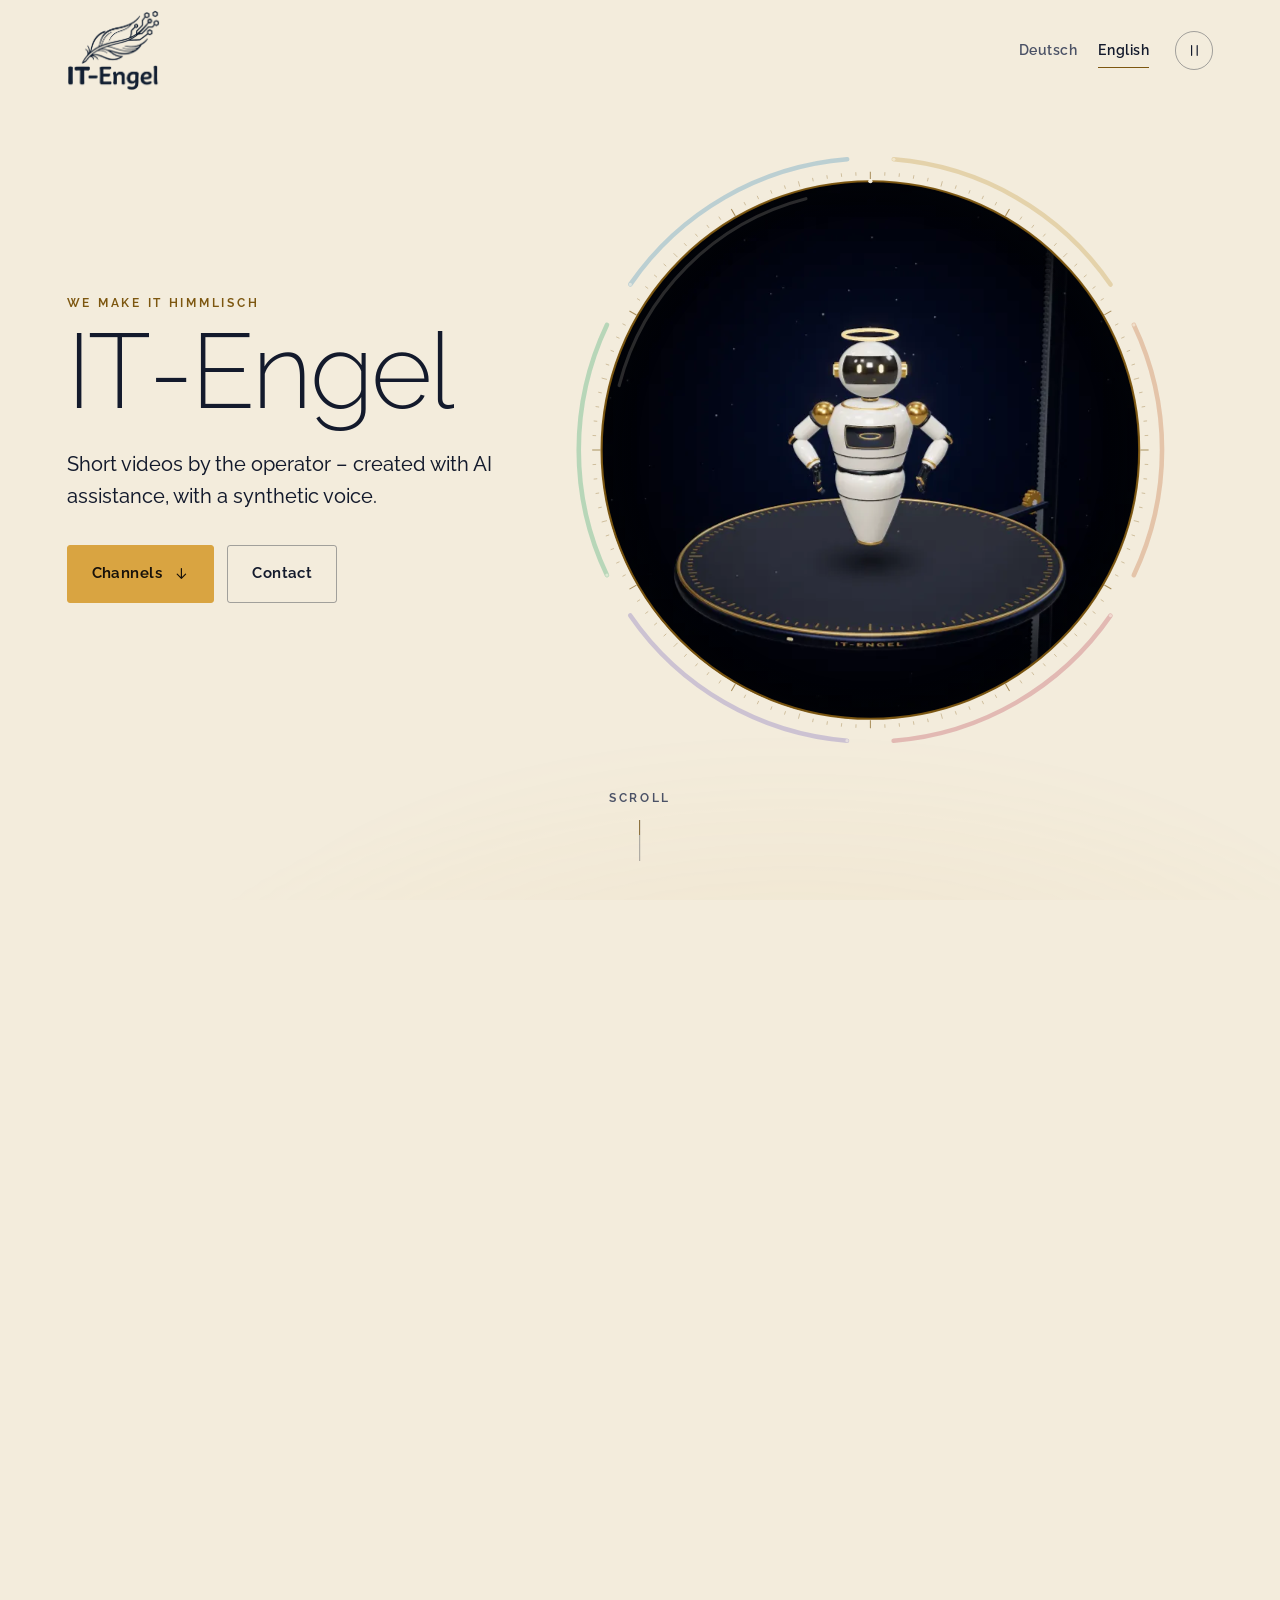
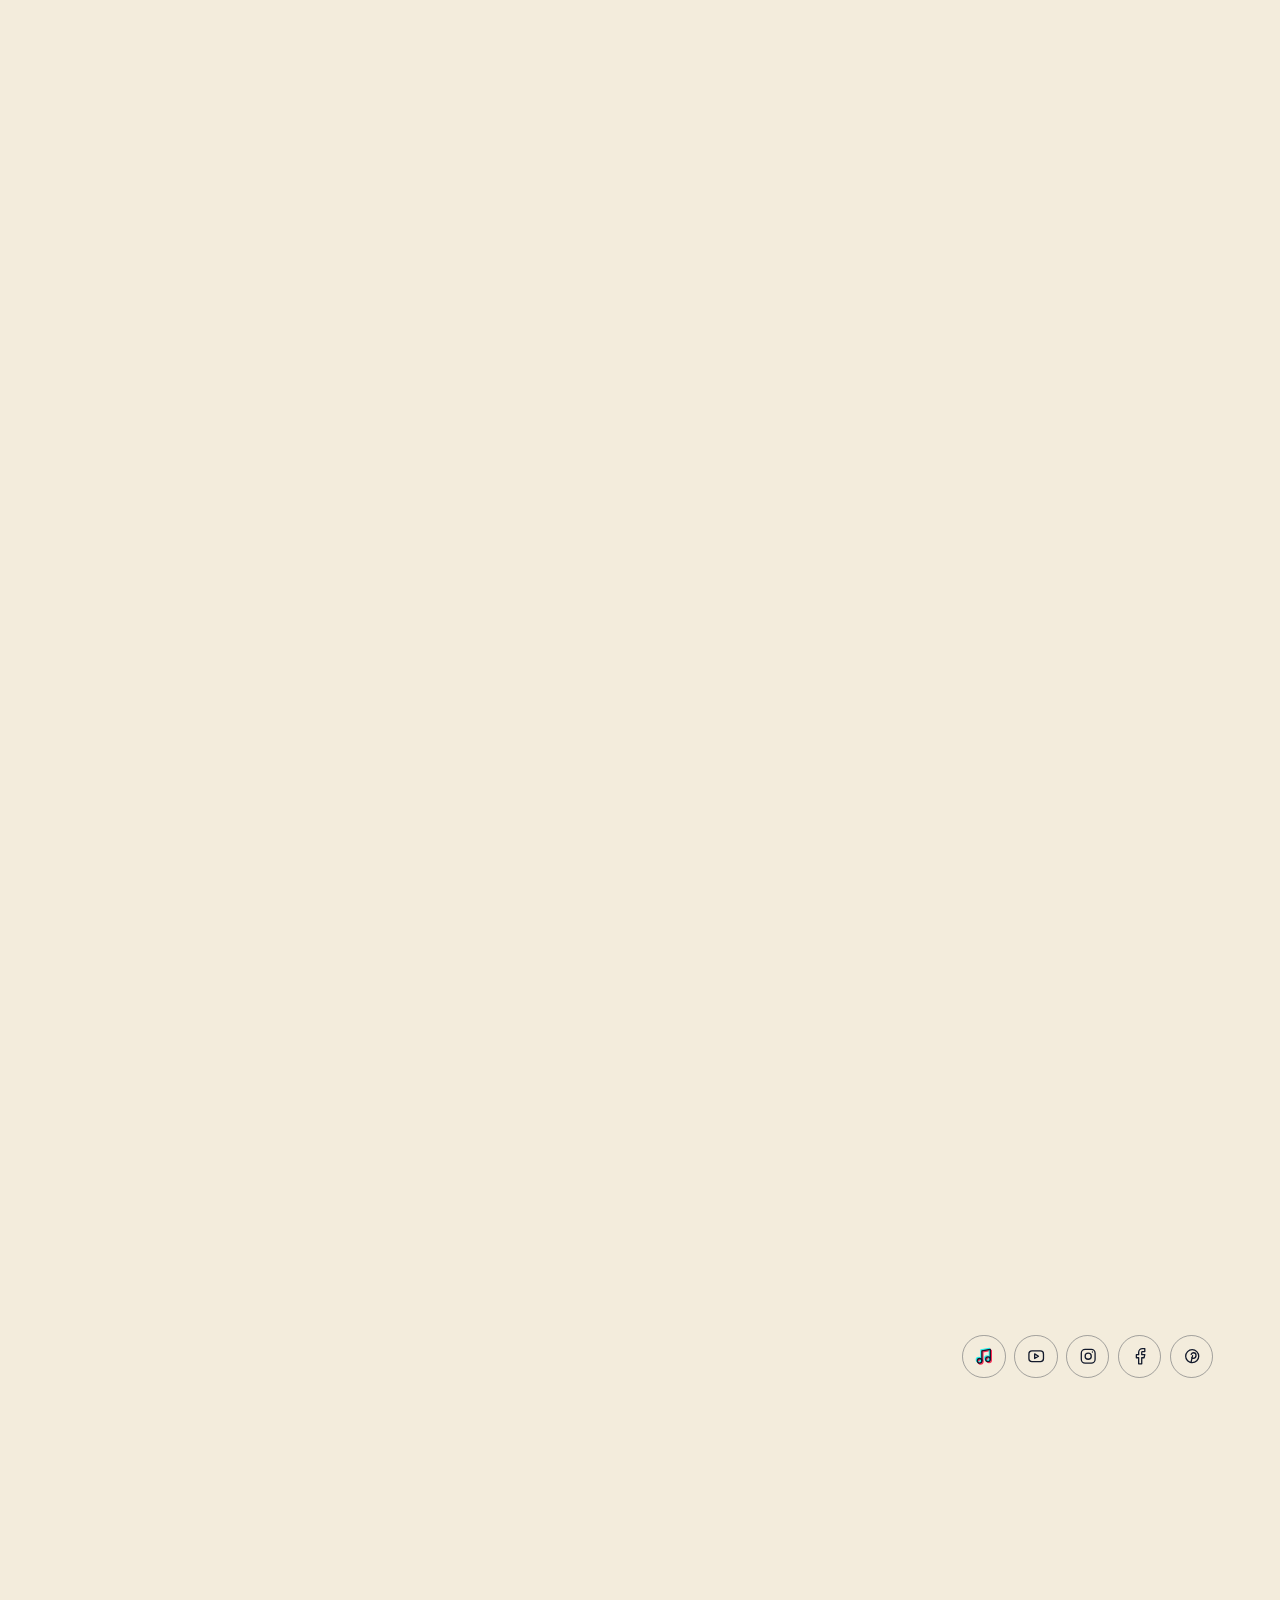
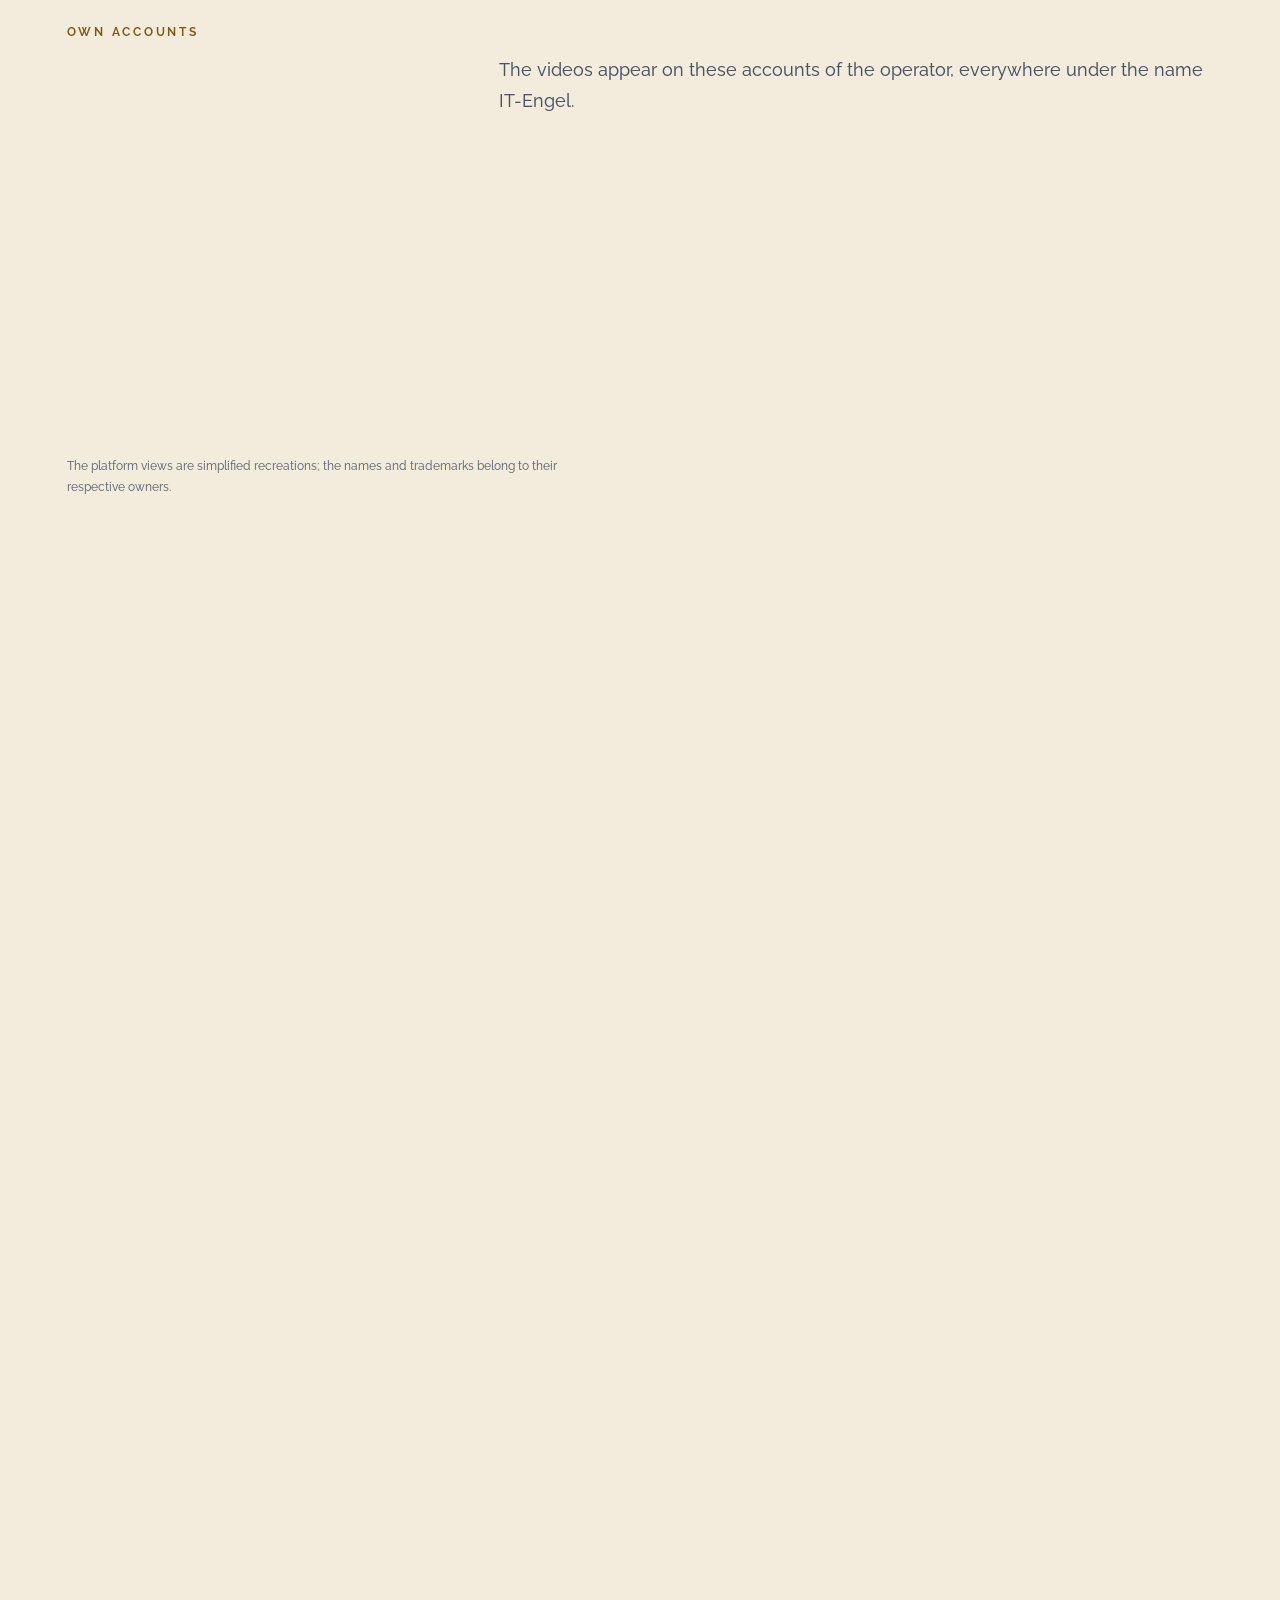
==== commit 776d87d2: "Fill the whole screen when the address bar slides away, and decode the film frames off the main thre" ====
--- a/index.html
+++ b/index.html
@@ -3,25 +3,25 @@
 <head>
 <meta charset="utf-8">
 <meta name="viewport" content="width=device-width, initial-scale=1">
-<meta http-equiv="Content-Security-Policy" content="default-src 'none'; script-src 'self'; style-src 'self'; img-src 'self'; font-src 'self'; base-uri 'none'; form-action 'none'">
+<meta http-equiv="Content-Security-Policy" content="default-src 'none'; script-src 'self'; style-src 'self'; img-src 'self'; font-src 'self'; connect-src 'self'; base-uri 'none'; form-action 'none'">
 <meta name="theme-color" content="#080c17" media="(prefers-color-scheme: dark)">
 <meta name="theme-color" content="#f3ecdc" media="(prefers-color-scheme: light)">
 <title>IT-Engel</title>
 <meta name="description" content="IT-Engel: Kurzvideos des Betreibers, KI-gestützt erstellt und mit synthetischer Sprecherstimme. Kanäle, Kontakt und rechtliche Angaben. / IT-Engel: short videos by the operator, created with AI assistance and a synthetic voice. Channels, contact and legal information.">
 <link rel="preload" href="assets/fonts/Raleway-latin.woff2" as="font" type="font/woff2" crossorigin>
-<link rel="stylesheet" href="style.css?v=10">
+<link rel="stylesheet" href="style.css?v=12">
 <!-- Film: die Module und das erste Bild gleich mitladen (sonst holt der Browser sie nacheinander) -->
-<link rel="modulepreload" href="film3d/haupt.js?v=11">
+<link rel="modulepreload" href="film3d/haupt.js?v=12">
 <link rel="modulepreload" href="film3d/skala.js?v=9">
 <link rel="modulepreload" href="film3d/helfer.js">
 <link rel="modulepreload" href="film3d/farben.js">
 <link rel="modulepreload" href="film3d/fahrplan.js?v=10">
-<link rel="modulepreload" href="film3d/folge.js?v=11">
+<link rel="modulepreload" href="film3d/folge.js?v=12">
 <link rel="modulepreload" href="film3d/folge-daten.js?v=9">
-<link rel="preload" href="assets/film/f000.webp" as="image" type="image/webp">
+<link rel="preload" href="assets/film/f000.webp" as="fetch" type="image/webp" crossorigin>
 <link rel="icon" href="favicon.svg" type="image/svg+xml">
 <script src="site.js?v=10"></script>
-<script src="film.js?v=11"></script>
+<script src="film.js?v=12"></script>
 <script src="kanaele.js?v=10"></script>
 <script src="motion.js?v=10"></script>
 </head>
--- a/style.css
+++ b/style.css
@@ -1911,6 +1911,30 @@
   html.kanalfilm .kanal-zeile { display: none; }
 }
 
+/* Volle Höhe auf Handys mit einfahrender Adressleiste. Die feste Bühne (Film und Kanäle) war nur so hoch wie der
+   kleine Bildschirm (svh, Leiste sichtbar). Fährt die Leiste beim Wischen ein, wird der Bildschirm größer, und unter
+   der Bühne blieb ein Streifen der Seite stehen: der Glanz am Horizont und die farbigen Szenen brachen unten hart ab.
+   Jetzt ist die Bühne so hoch wie der große Bildschirm (lvh, Leiste eingefahren) und füllt ihn immer ganz; bei
+   sichtbarer Leiste ragt sie unten um deren Höhe über den Rand. --unten ist dieser Überstand (am Rechner 0): was unten
+   verankert ist (Überspringen-Link, Startzeichen, Text im Hochformat, Hinweis der Kanäle), rückt um ihn nach oben und
+   bleibt so immer sichtbar. Die Scroll-Strecke rechnet ebenfalls in lvh, damit Bühne und Strecke zusammenpassen
+   (haupt.js und kanaele.js messen die Höhe der Bühne selbst). Browser ohne lvh behalten die bisherigen Werte. */
+@supports (height: 100lvh) {
+  html.film-an .film { height: calc(var(--film-s, 9.4) * 100lvh); }
+  html.film-an .buehne {
+    height: 100lvh;
+    --unten: calc(100lvh - 100svh);
+    --faden-b: calc(clamp(1.3rem, 3.6svh, 2.4rem) + var(--unten));
+  }
+  html.kanalfilm .kanalfilm { height: calc(var(--kf-s, 6.4) * 100lvh); }
+  html.kanalfilm .kanal-buehne { height: 100lvh; --unten: calc(100lvh - 100svh); }
+  html.kanalfilm .kanal-hinweis { bottom: calc(1.4rem + var(--unten, 0px)); }
+  @media (max-aspect-ratio: 11/10) {
+    html.kanalfilm .kanal,
+    html.kanalfilm .kanal:visited { bottom: calc(1.3rem + var(--unten, 0px)); }
+  }
+}
+
 .panel {
   max-width: 50rem;
   margin: 1.2rem 0;
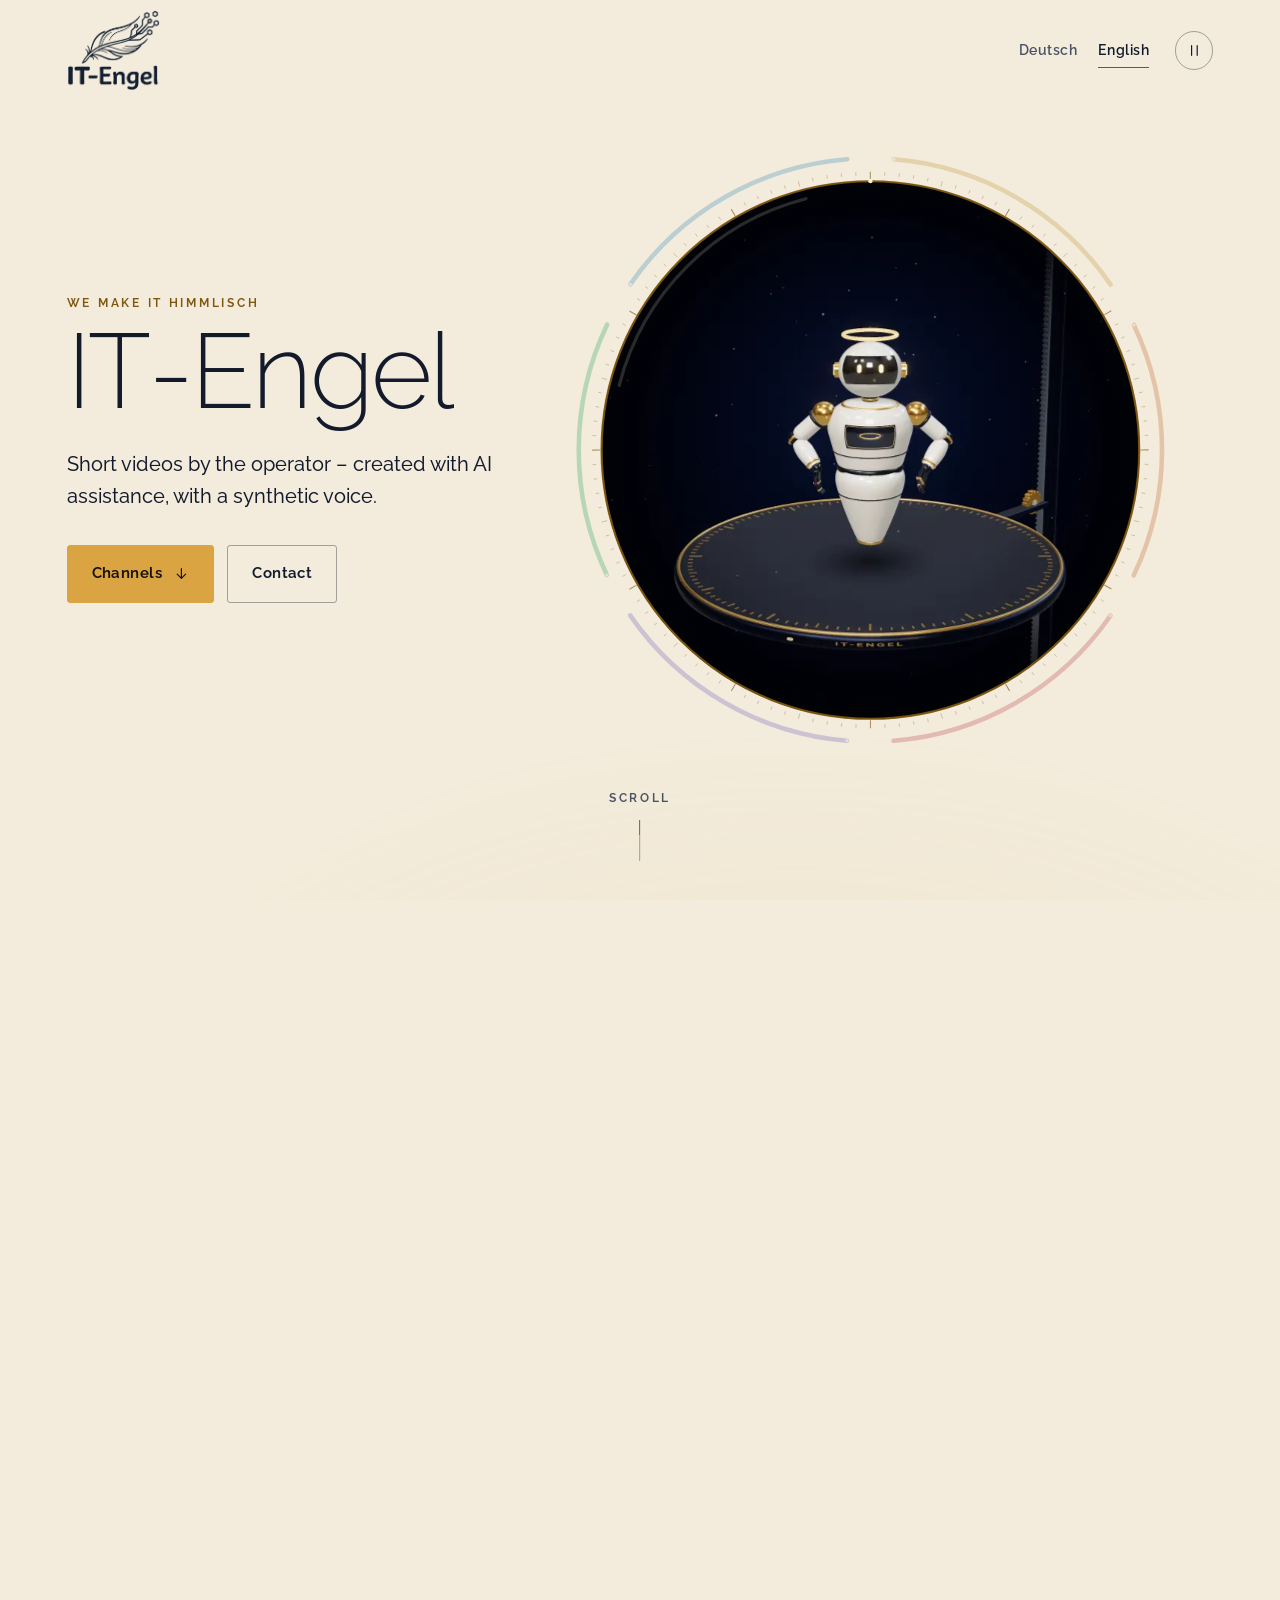
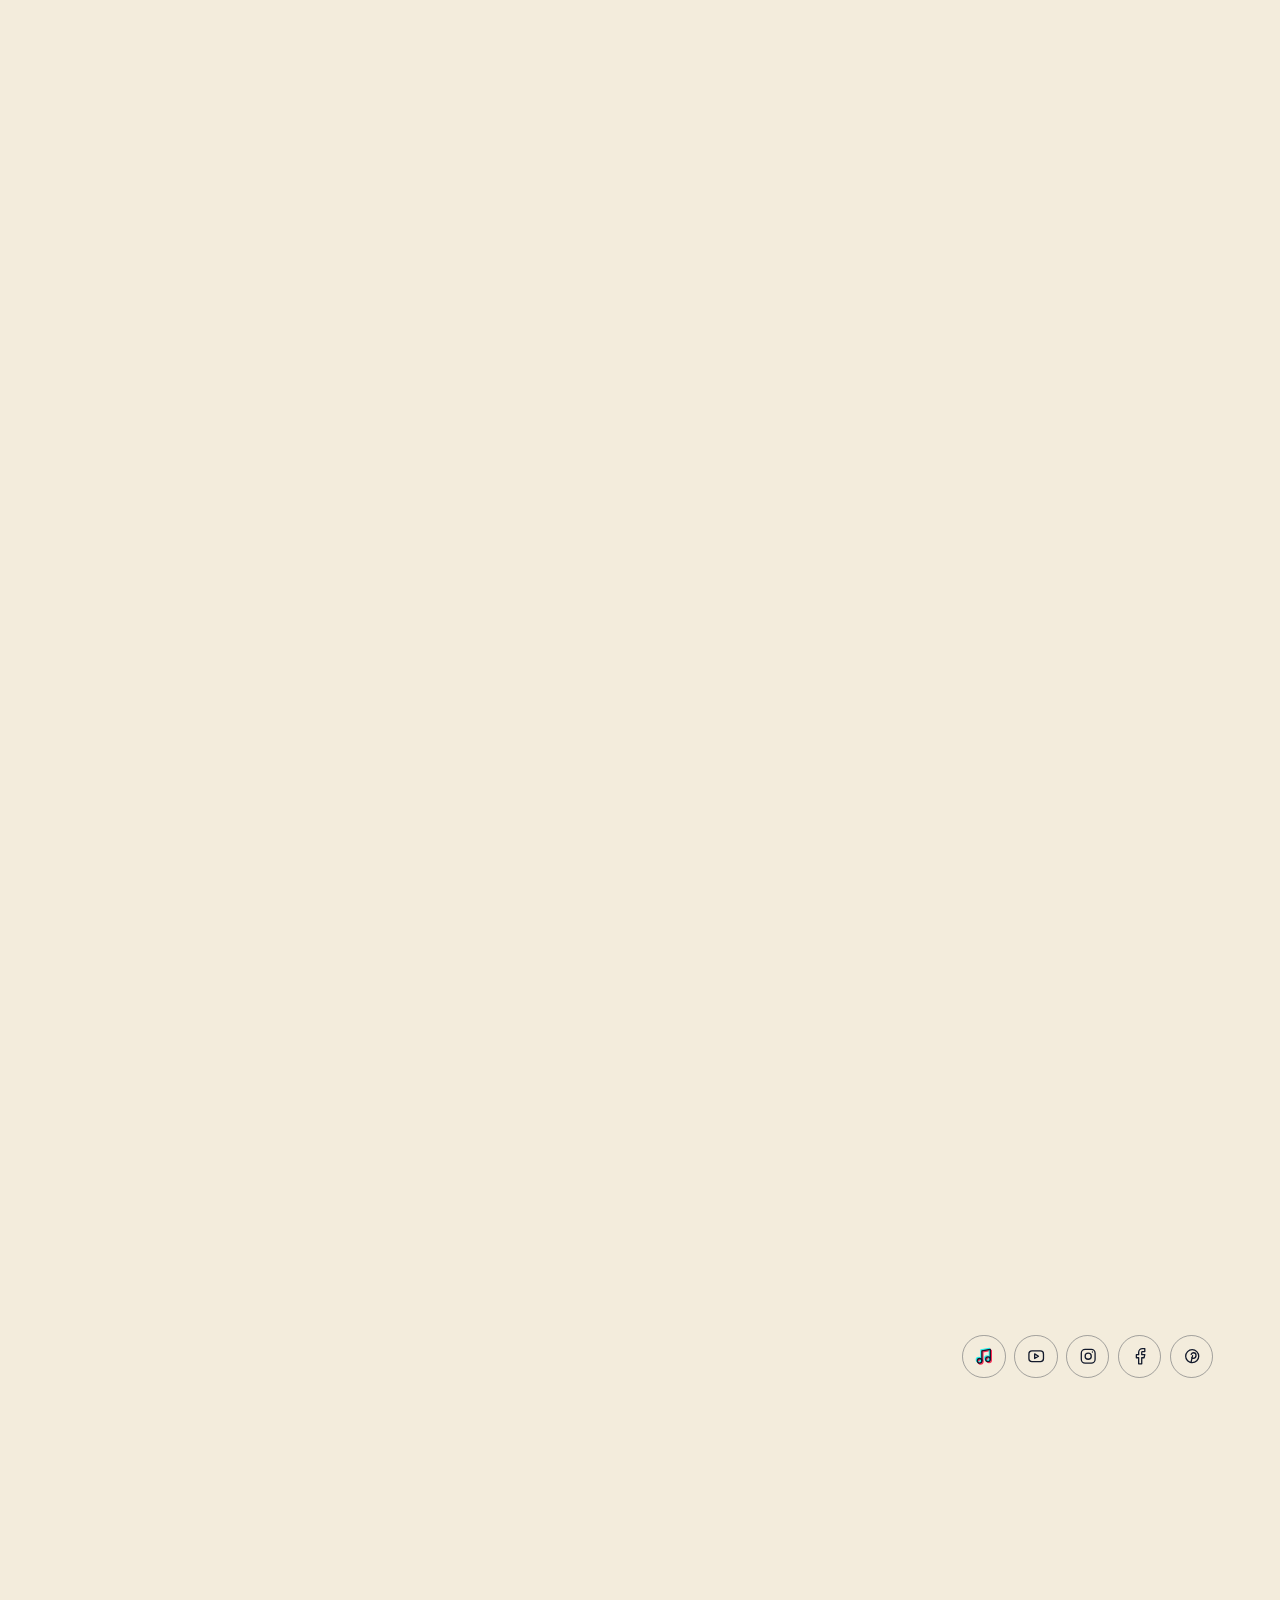
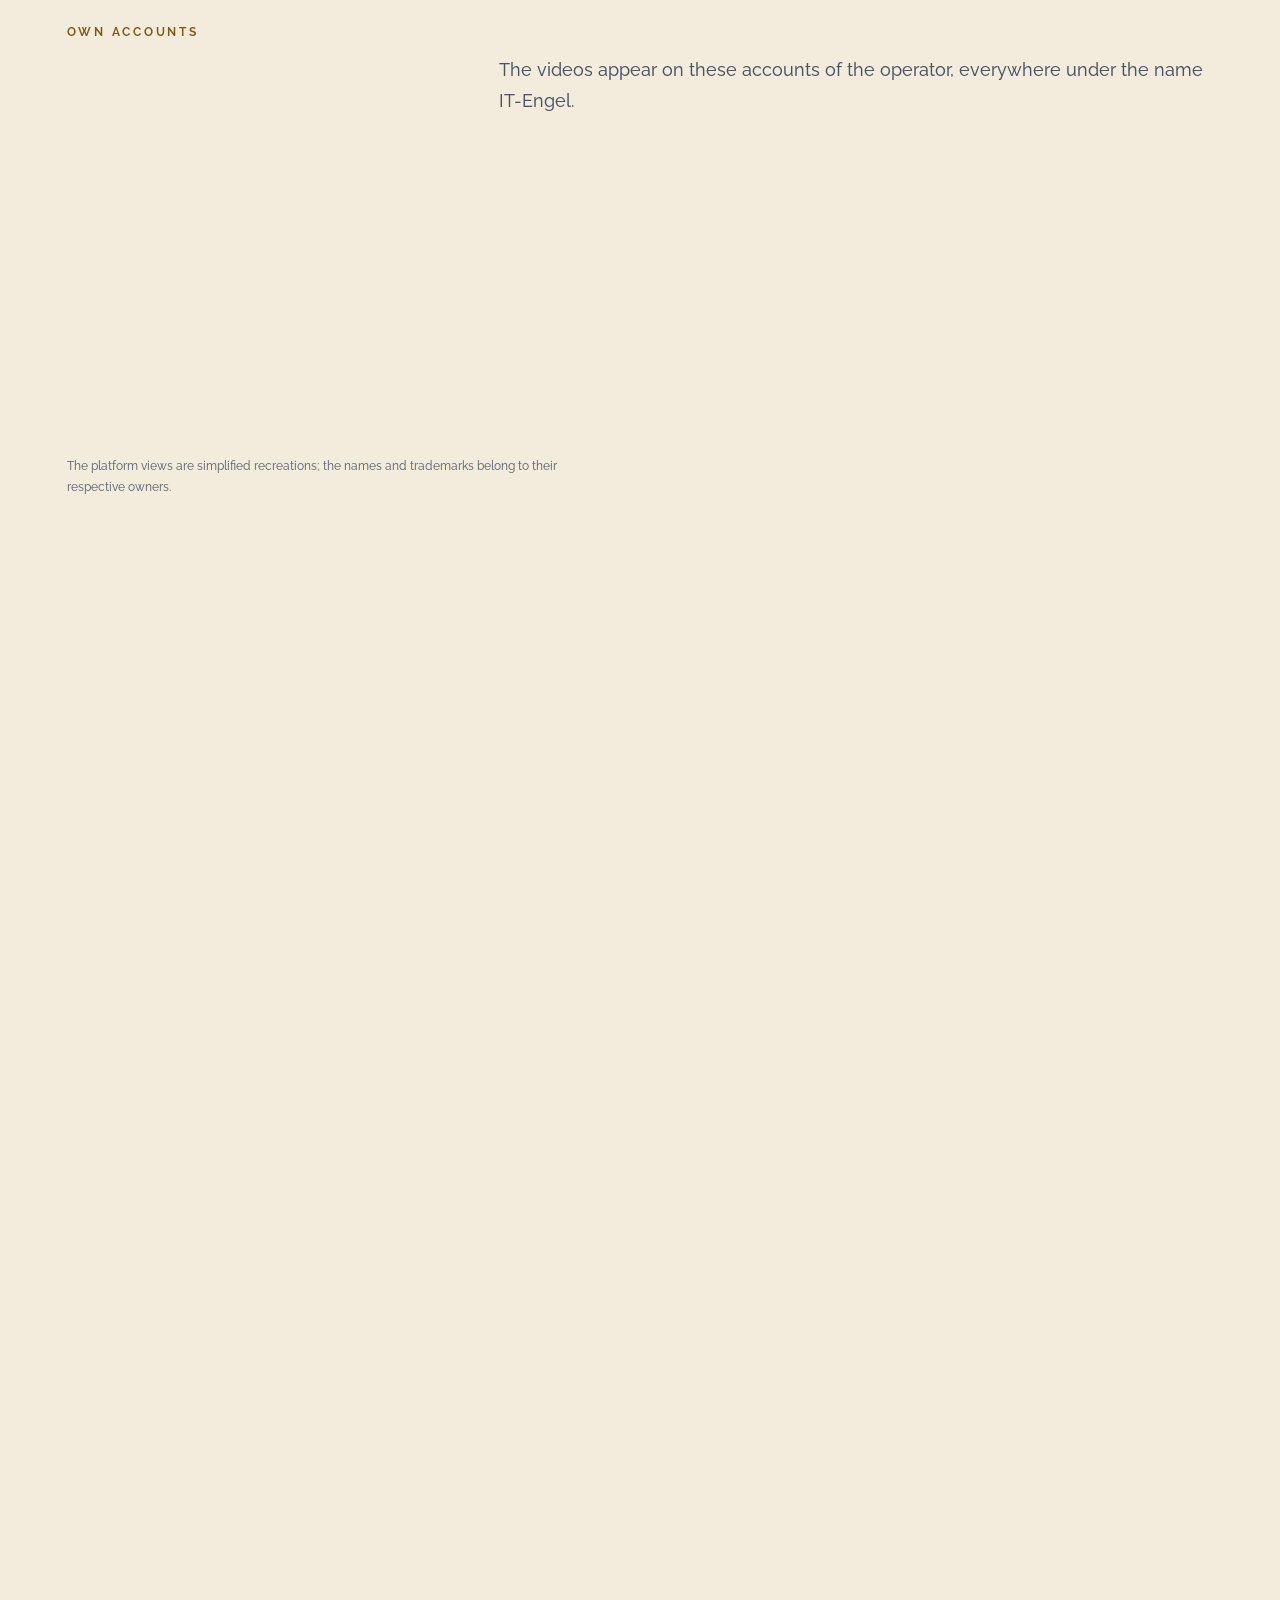
==== commit 56fc6133: "13th version: real-time 3D on capable phones, calm idle motion also with reduced motion - Phones and" ====
--- a/index.html
+++ b/index.html
@@ -9,20 +9,20 @@
 <title>IT-Engel</title>
 <meta name="description" content="IT-Engel: Kurzvideos des Betreibers, KI-gestützt erstellt und mit synthetischer Sprecherstimme. Kanäle, Kontakt und rechtliche Angaben. / IT-Engel: short videos by the operator, created with AI assistance and a synthetic voice. Channels, contact and legal information.">
 <link rel="preload" href="assets/fonts/Raleway-latin.woff2" as="font" type="font/woff2" crossorigin>
-<link rel="stylesheet" href="style.css?v=12">
+<link rel="stylesheet" href="style.css?v=13">
 <!-- Film: die Module und das erste Bild gleich mitladen (sonst holt der Browser sie nacheinander) -->
-<link rel="modulepreload" href="film3d/haupt.js?v=12">
+<link rel="modulepreload" href="film3d/haupt.js?v=13">
 <link rel="modulepreload" href="film3d/skala.js?v=9">
 <link rel="modulepreload" href="film3d/helfer.js">
 <link rel="modulepreload" href="film3d/farben.js">
 <link rel="modulepreload" href="film3d/fahrplan.js?v=10">
-<link rel="modulepreload" href="film3d/folge.js?v=12">
+<link rel="modulepreload" href="film3d/folge.js?v=13">
 <link rel="modulepreload" href="film3d/folge-daten.js?v=9">
 <link rel="preload" href="assets/film/f000.webp" as="fetch" type="image/webp" crossorigin>
 <link rel="icon" href="favicon.svg" type="image/svg+xml">
 <script src="site.js?v=10"></script>
-<script src="film.js?v=12"></script>
-<script src="kanaele.js?v=10"></script>
+<script src="film.js?v=13"></script>
+<script src="kanaele.js?v=11"></script>
 <script src="motion.js?v=10"></script>
 </head>
 <body>
--- a/style.css
+++ b/style.css
@@ -2193,9 +2193,12 @@
   transition: background-color .3s var(--ease), border-color .3s var(--ease), color .3s var(--ease), translate .5s cubic-bezier(.34, 1.56, .64, 1);
 }
 
-/* „Bewegung reduzieren“: nichts bewegt sich von selbst (Dauerbewegungen enden sofort, Übergänge entfallen).
-   Die beiden Filme laufen gedämpft weiter (Einstellung in film.js): nur mit dem Scrollen, mit kurzen
+/* „Bewegung reduzieren“: große Bewegungen gehören dem Scrollen allein (Dauerbewegungen enden sofort, Übergänge
+   entfallen). Die beiden Filme laufen gedämpft weiter (Einstellung in film.js): nur mit dem Scrollen, mit kurzen
    Überblendungen im Kreis; Texte, Himmel und Geräte blenden nur ein und aus, statt zu wandern.
+   Die ruhige Eigenbewegung bleibt (Entscheidung vom 27.10.2026): im 3D-Bild des Films (haupt.js: Roboter, Staub,
+   Kamera), der laufende Punkt am Startzeichen und die kleinen Dauerbewegungen in den Szenen der Kanäle; die
+   Ausnahmen stehen am Ende des Blocks. Die Pause-Taste hält alles an.
    Übergänge ganz aus (0 s, ohne Verzögerung), nicht nur sehr kurz: Sonst startet jede Änderung beim Scrollen
    einen winzigen Übergang (die Eigenschaft gilt für alles), und der Browser rechnet den Stil doppelt (am PC
    mit vierfach gedrosselter CPU in den Kanälen 73 % der Zeit). */
@@ -2217,6 +2220,16 @@
   html.kanalfilm .kanal-text > *,
   html.kanalfilm .kanal-los { translate: none; }
   html.kanalfilm .kanal-buehne { --auf-weg: 0px; }
+  /* Die ruhige Eigenbewegung läuft weiter, endlos mit ihrer eigenen Dauer (die Regel oben setzt sonst jede
+     Dauer auf 0,01 ms und die Wiederholungen auf eins; die Ausnahmen sind genauer und gelten nur, solange der
+     jeweilige Film läuft: nach der Pause-Taste fehlen die Klassen film-an und kanalfilm, und html.ruhe hält
+     auch diese Bewegungen an). Die Werte entsprechen den Regeln der Elemente. */
+  html.film-an:not(.ruhe) .film-start i::after { animation-duration: 2.4s !important; animation-iteration-count: infinite !important; }
+  html.kanalfilm:not(.ruhe) .staub { animation-duration: 11s !important; animation-iteration-count: infinite !important; }
+  html.kanalfilm:not(.ruhe) .tt-platte { animation-duration: 5s !important; animation-iteration-count: infinite !important; }
+  html.kanalfilm:not(.ruhe) .tt-herzen i { animation-duration: 2.6s !important; animation-iteration-count: infinite !important; }
+  html.kanalfilm:not(.ruhe) .ig-schweben { animation-duration: 9s !important; animation-iteration-count: infinite !important; }
+  html.kanalfilm:not(.ruhe) .fb-schweben { animation-duration: 10s !important; animation-iteration-count: infinite !important; }
 }
 html.ruhe *, html.ruhe *::before, html.ruhe *::after {
   animation-duration: .01ms !important;
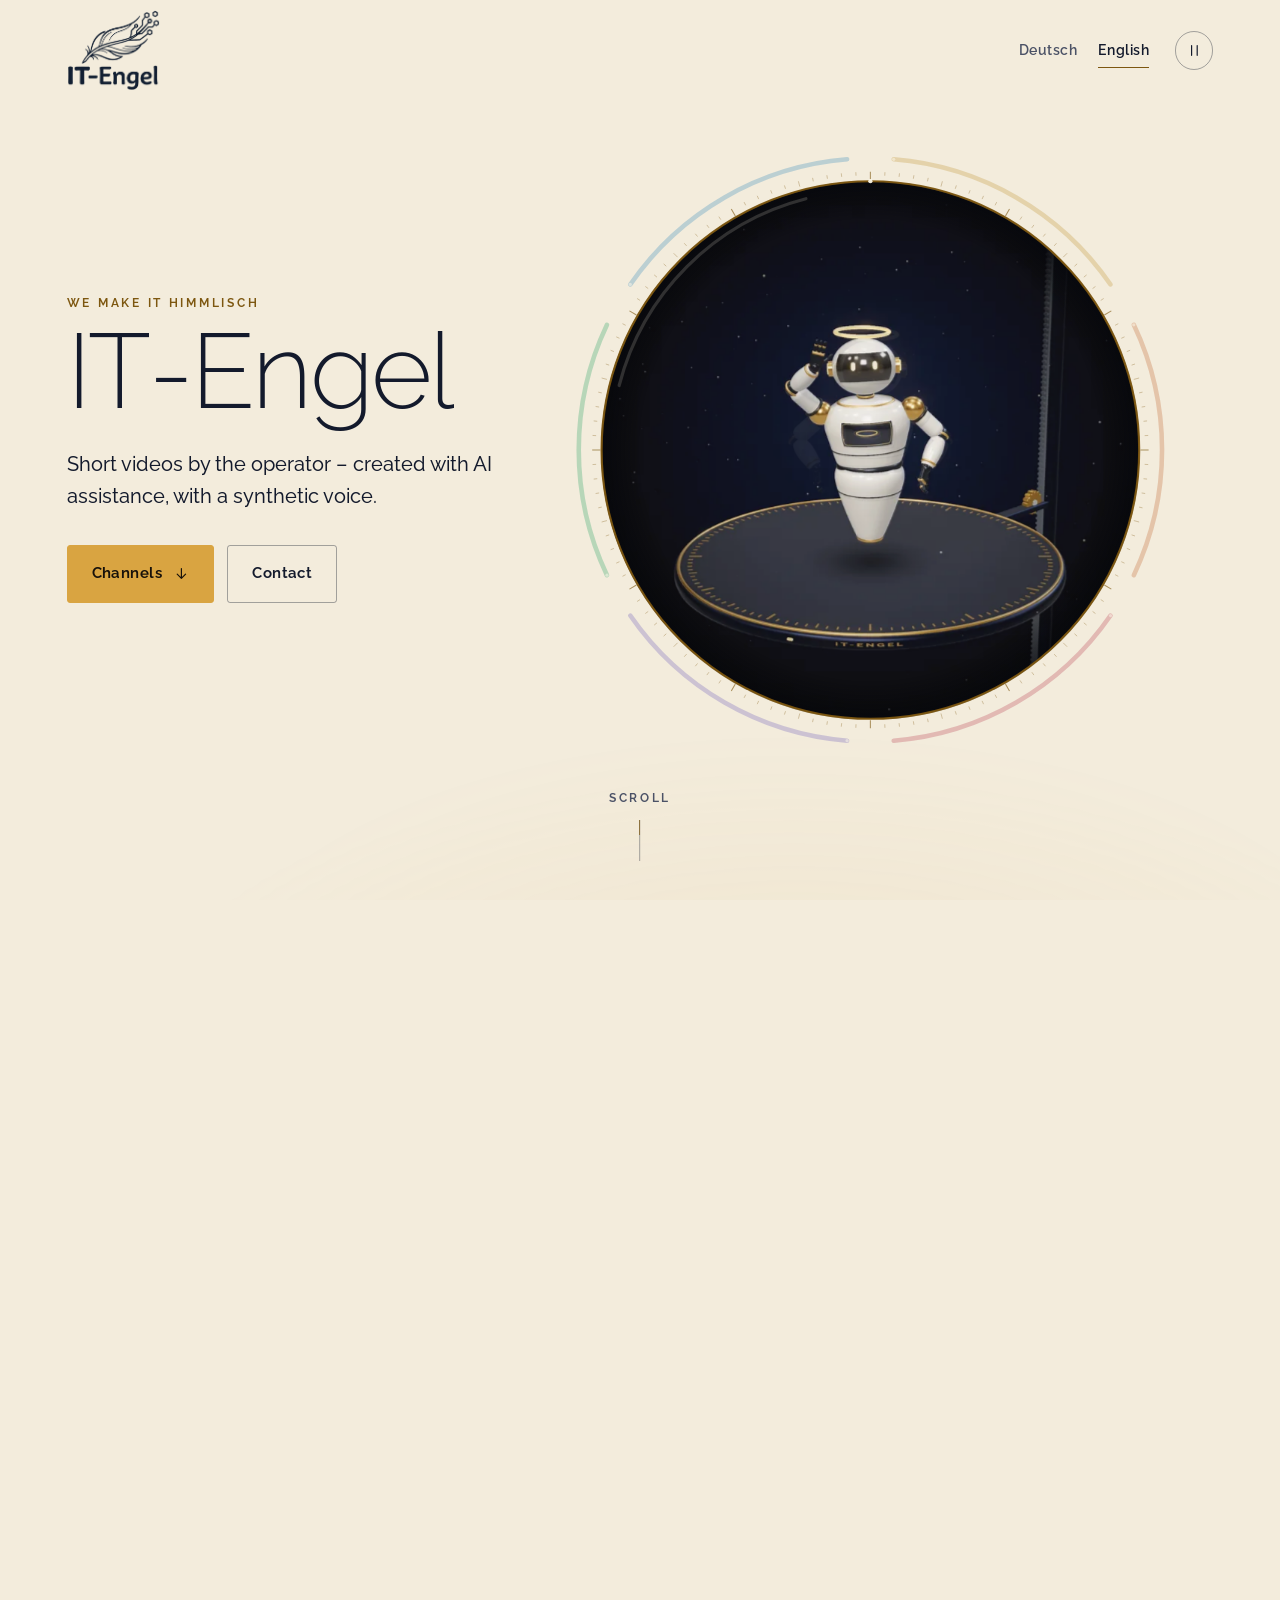
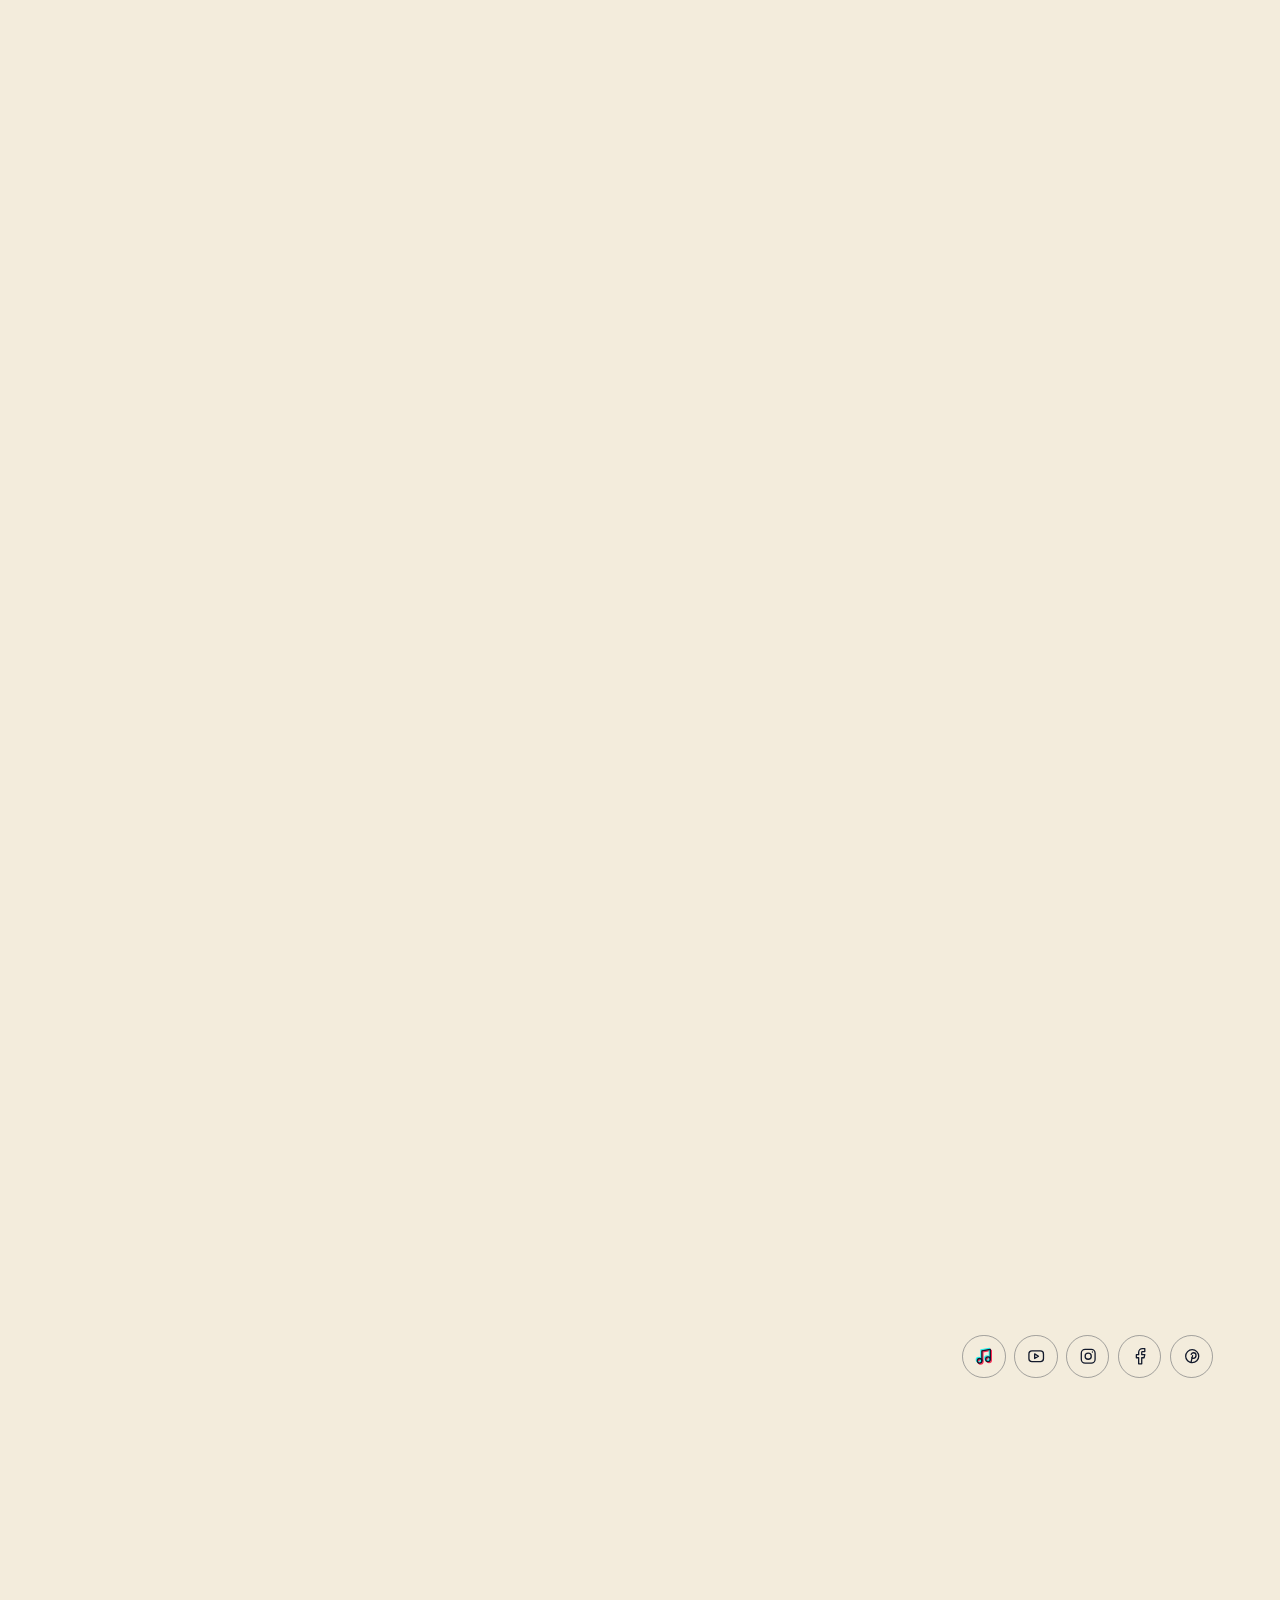
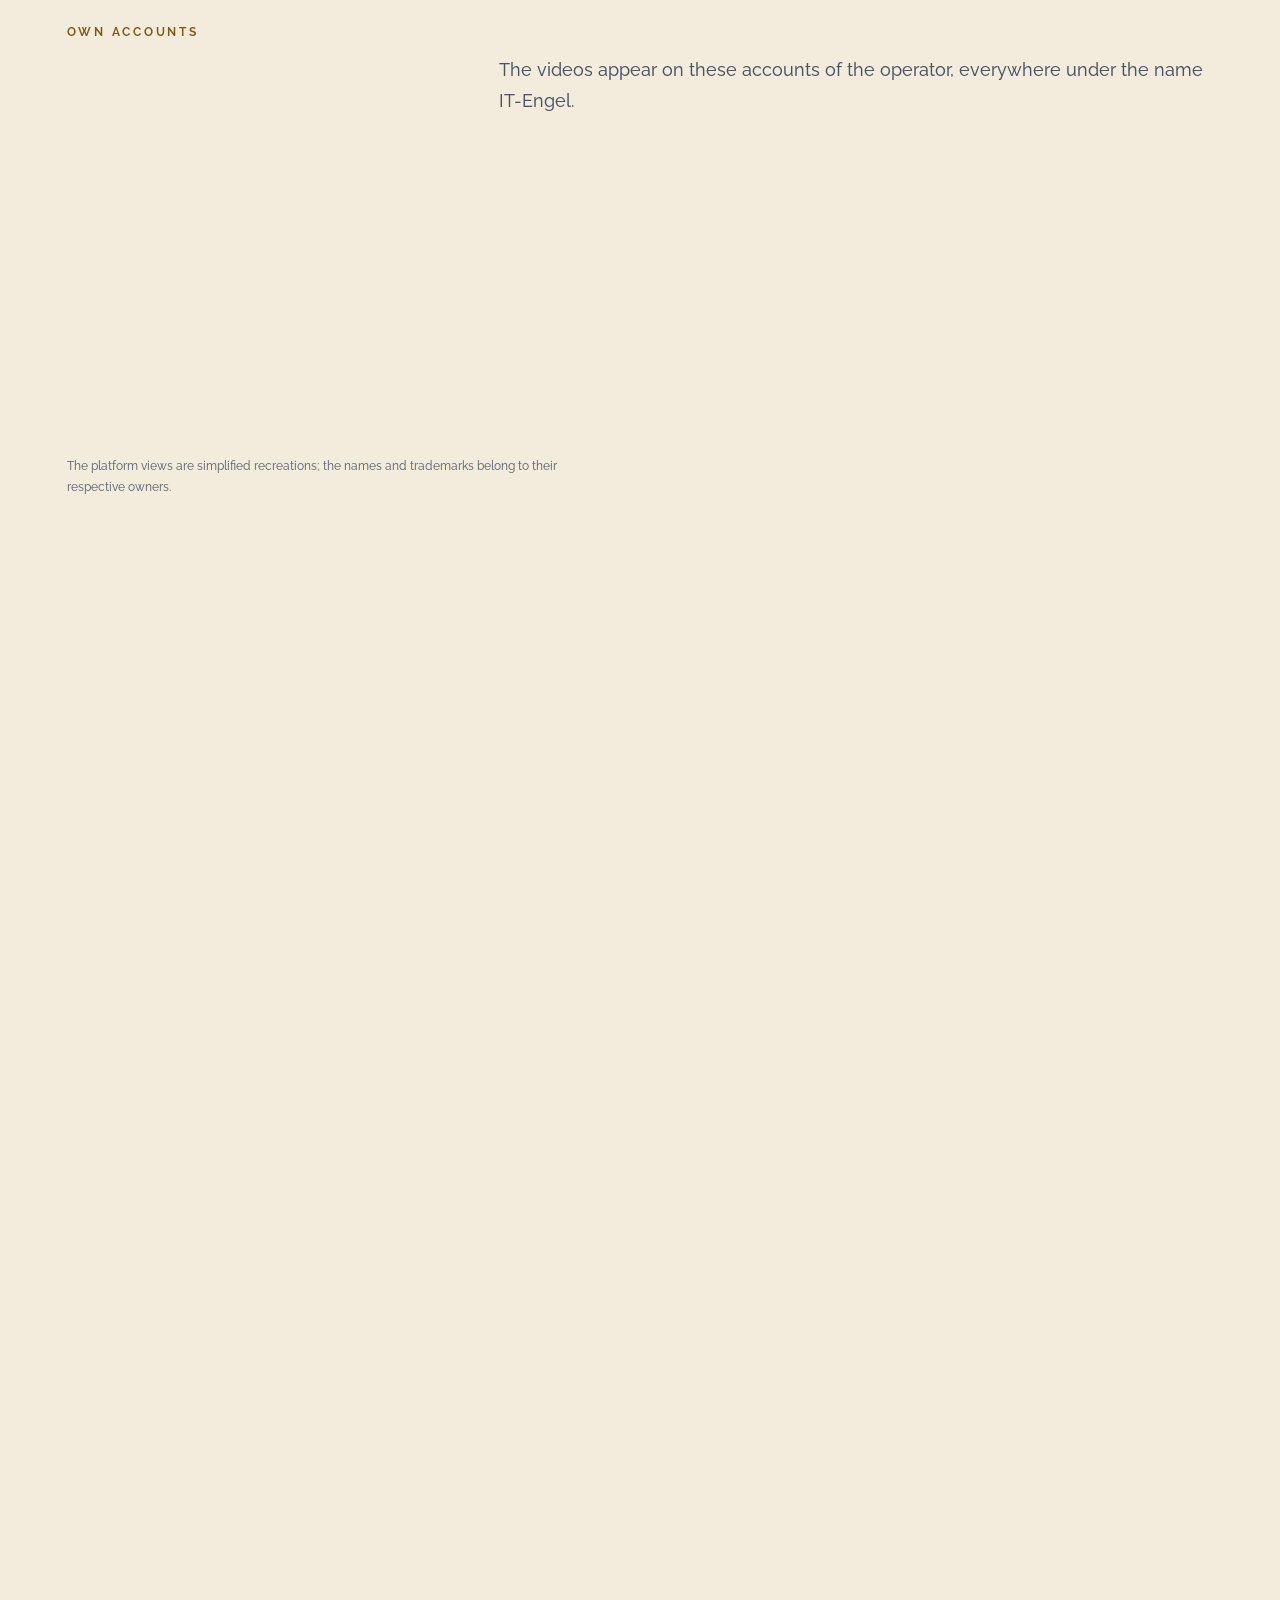
==== commit 974aef08: "14th version: calm hero loop for devices that stay on the image sequence - Devices that show the pre" ====
--- a/index.html
+++ b/index.html
@@ -11,17 +11,17 @@
 <link rel="preload" href="assets/fonts/Raleway-latin.woff2" as="font" type="font/woff2" crossorigin>
 <link rel="stylesheet" href="style.css?v=13">
 <!-- Film: die Module und das erste Bild gleich mitladen (sonst holt der Browser sie nacheinander) -->
-<link rel="modulepreload" href="film3d/haupt.js?v=13">
+<link rel="modulepreload" href="film3d/haupt.js?v=14">
 <link rel="modulepreload" href="film3d/skala.js?v=9">
 <link rel="modulepreload" href="film3d/helfer.js">
 <link rel="modulepreload" href="film3d/farben.js">
 <link rel="modulepreload" href="film3d/fahrplan.js?v=10">
-<link rel="modulepreload" href="film3d/folge.js?v=13">
+<link rel="modulepreload" href="film3d/folge.js?v=14">
 <link rel="modulepreload" href="film3d/folge-daten.js?v=9">
 <link rel="preload" href="assets/film/f000.webp" as="fetch" type="image/webp" crossorigin>
 <link rel="icon" href="favicon.svg" type="image/svg+xml">
 <script src="site.js?v=10"></script>
-<script src="film.js?v=13"></script>
+<script src="film.js?v=14"></script>
 <script src="kanaele.js?v=11"></script>
 <script src="motion.js?v=10"></script>
 </head>
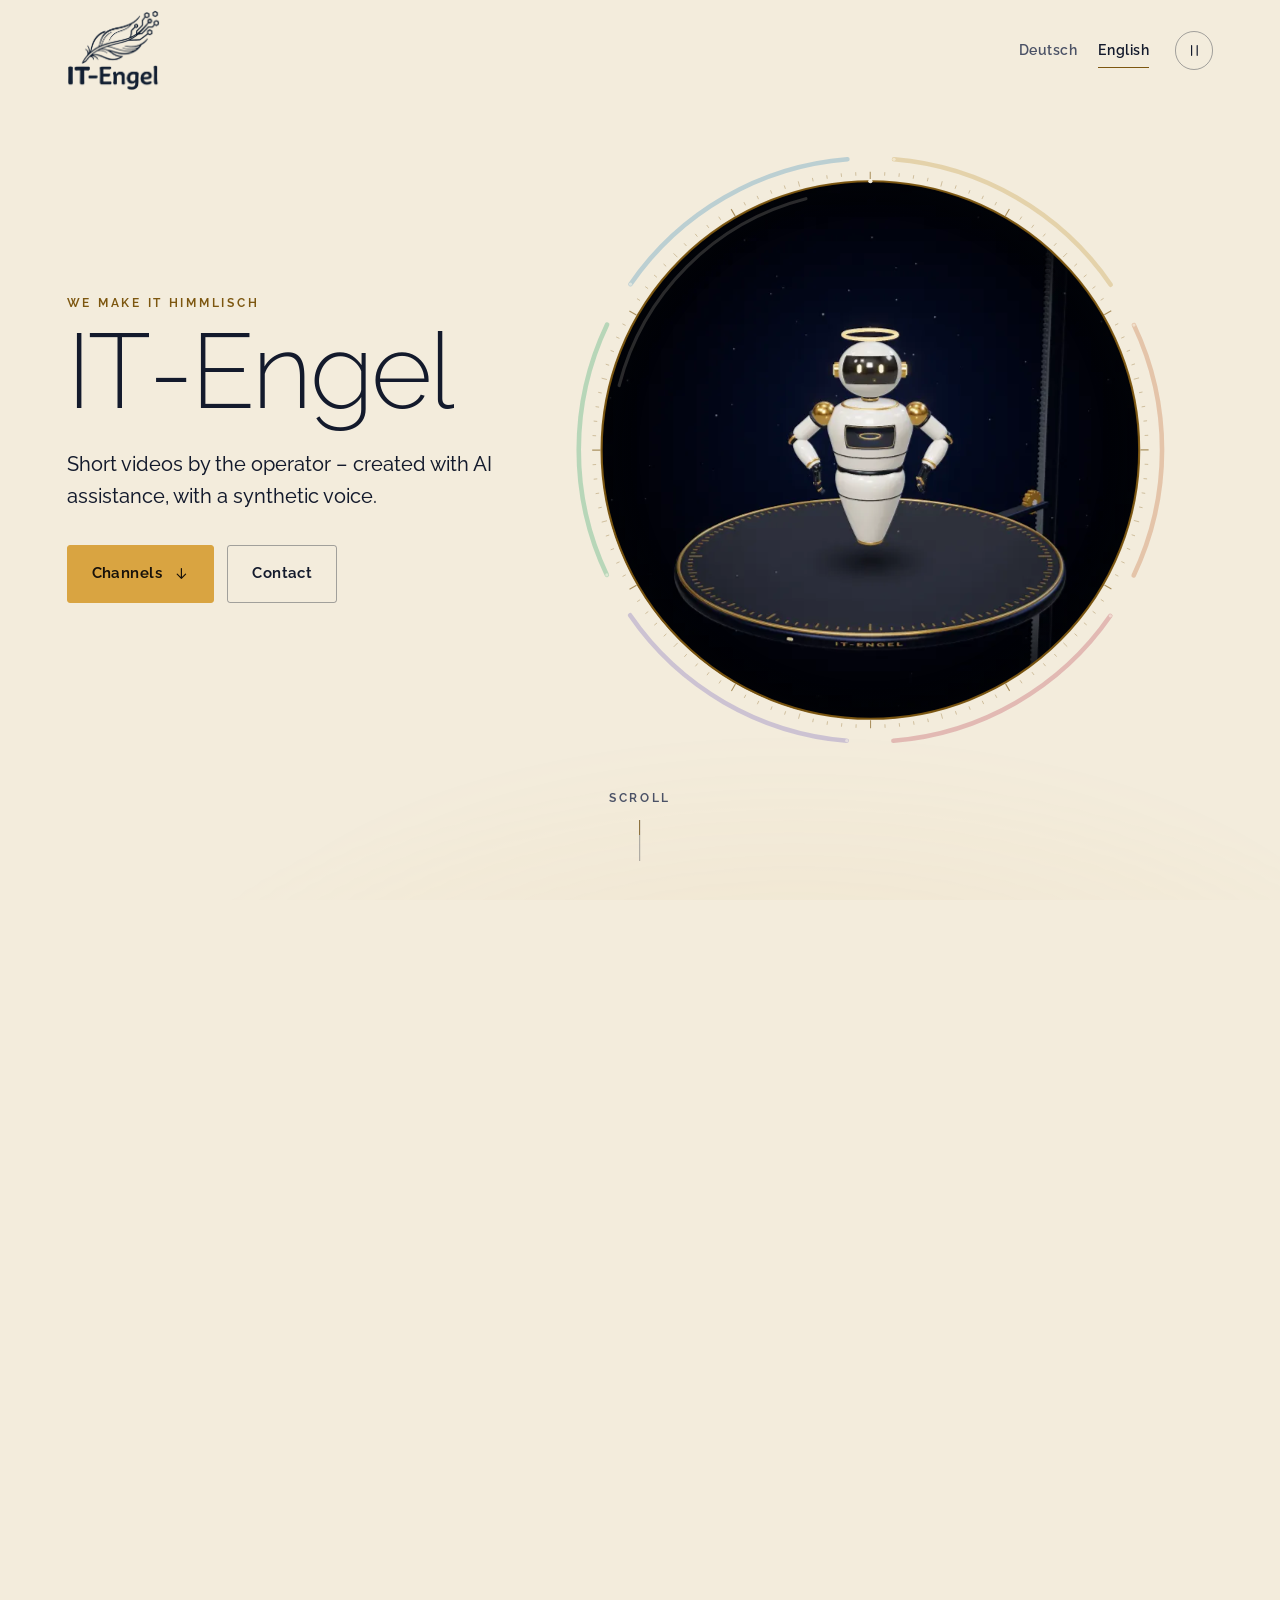
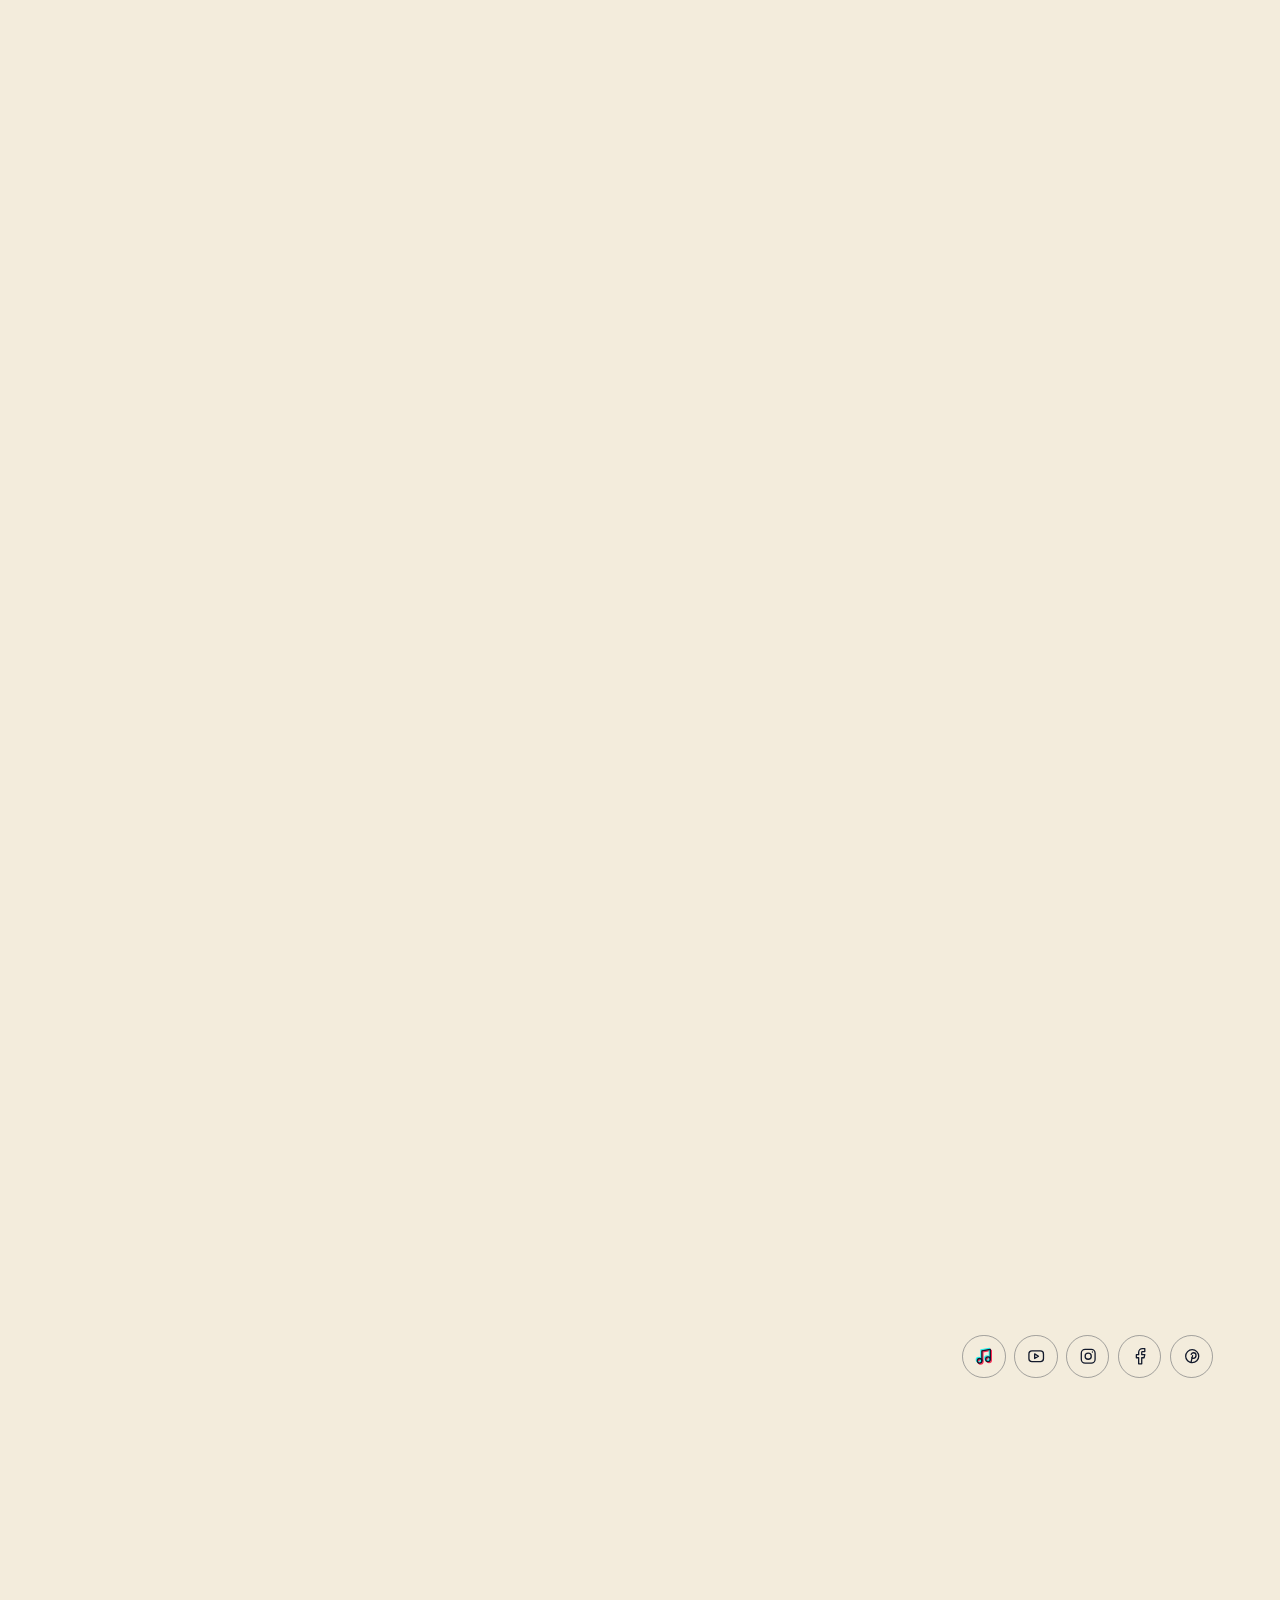
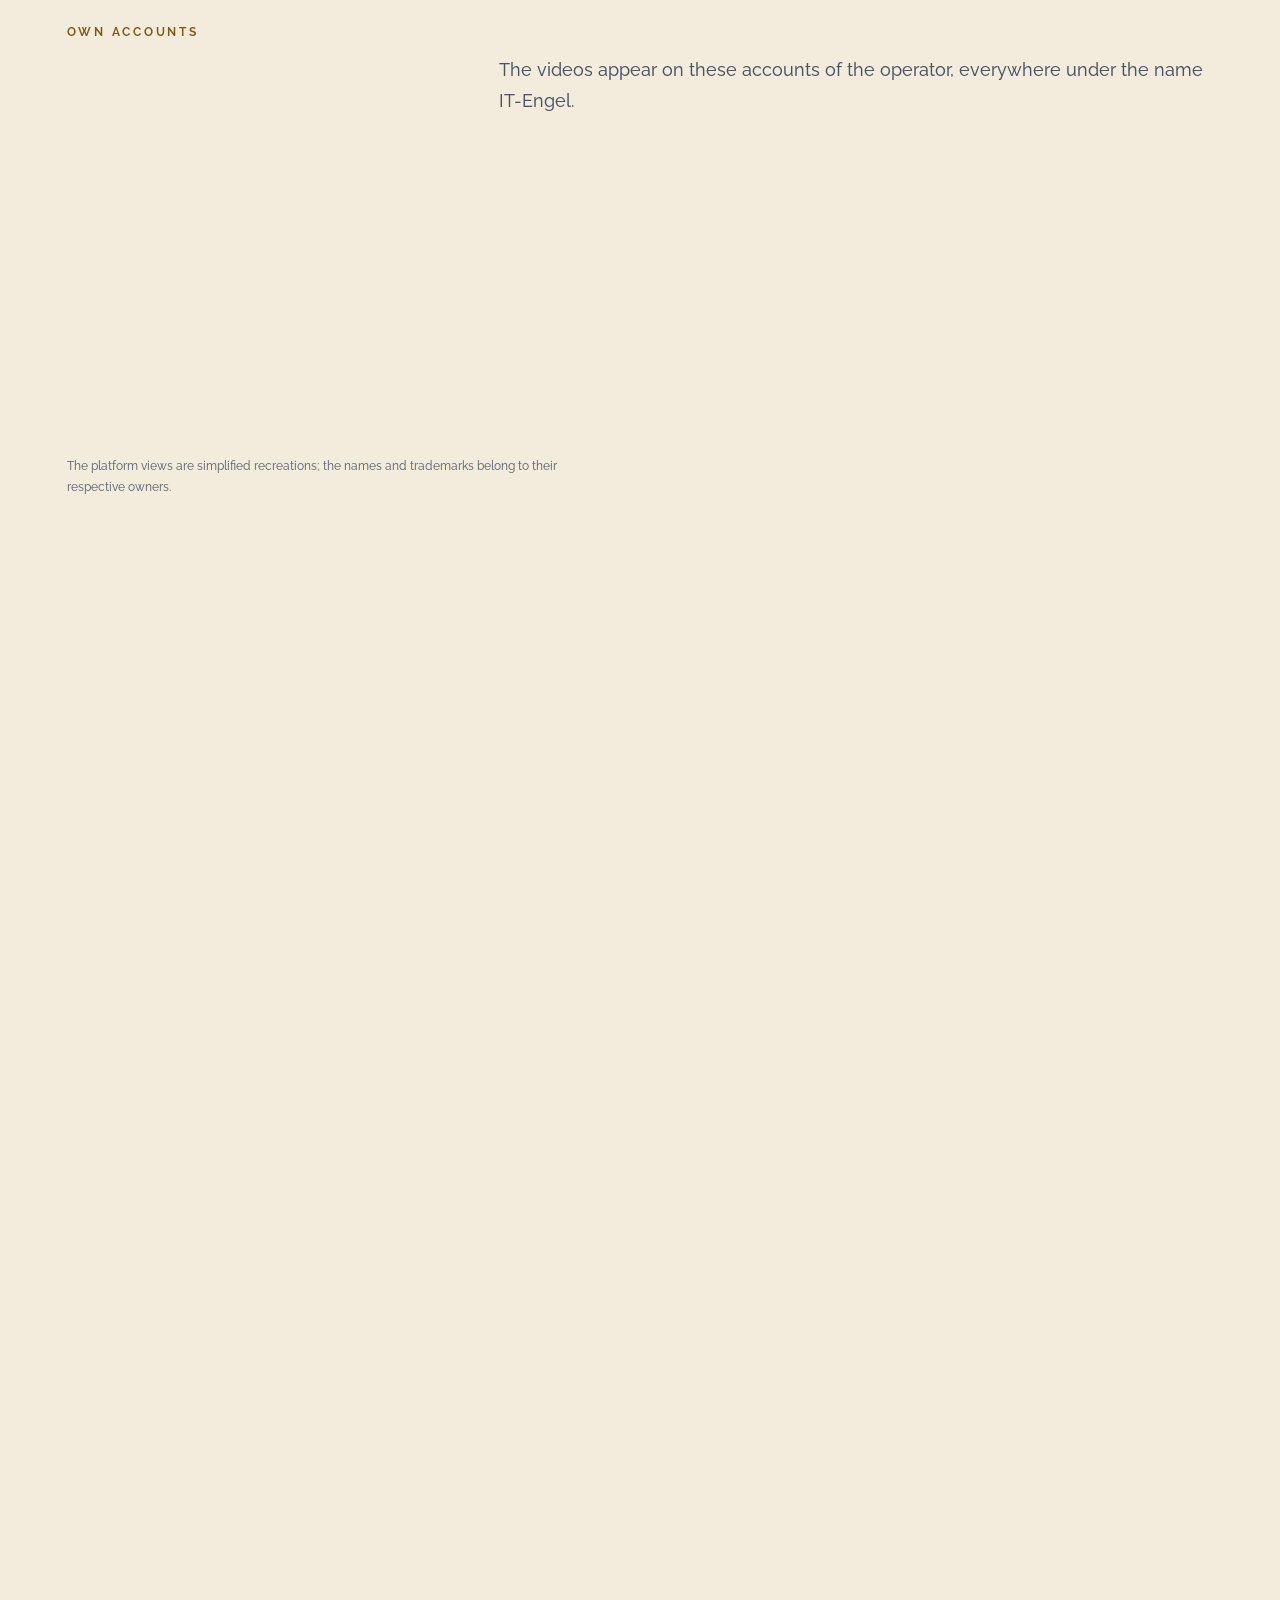
==== commit 7714eb96: "15th version (LTS): place the circle lower on phones so it stays clear of the header - In portrait l" ====
--- a/index.html
+++ b/index.html
@@ -9,7 +9,7 @@
 <title>IT-Engel</title>
 <meta name="description" content="IT-Engel: Kurzvideos des Betreibers, KI-gestützt erstellt und mit synthetischer Sprecherstimme. Kanäle, Kontakt und rechtliche Angaben. / IT-Engel: short videos by the operator, created with AI assistance and a synthetic voice. Channels, contact and legal information.">
 <link rel="preload" href="assets/fonts/Raleway-latin.woff2" as="font" type="font/woff2" crossorigin>
-<link rel="stylesheet" href="style.css?v=13">
+<link rel="stylesheet" href="style.css?v=15">
 <!-- Film: die Module und das erste Bild gleich mitladen (sonst holt der Browser sie nacheinander) -->
 <link rel="modulepreload" href="film3d/haupt.js?v=14">
 <link rel="modulepreload" href="film3d/skala.js?v=9">
--- a/style.css
+++ b/style.css
@@ -933,16 +933,21 @@
   to { translate: 0 270%; }
 }
 
-/* Hochformat: Ring oben, Text darunter */
+/* Hochformat: Ring oben, Text darunter. Der Abstand vom oberen Rand zum Kreis (mindestens 4,8 rem, höchstens 8 rem,
+   dazwischen 12svh plus ein Zuschlag) wächst auf höheren Fenstern um bis zu 1,5 rem (der Zuschlag beginnt bei 600 px
+   Höhe): so ragen die Farbbögen auf Handys nicht in die Kopfzeile (Refik, 27.10.2026: „etwas weiter unten, nicht so
+   nah am Header“). Niedrige Fenster behalten die frühere Lage, dort ist unter dem Kreis kein Platz für mehr. Der
+   Ausdruck steht bewusst an beiden Stellen (Kreis und Hero-Text) und nicht in einer Variablen: Browser ohne svh
+   fallen so auf die Regeln weiter oben zurück. */
 @media (max-aspect-ratio: 11/10) {
   html.film-an .buehne { --ring: min(78vw, 40svh); }
   html.film-an .hero { align-content: start; padding: 0 0 calc(var(--faden-b) + 4.6rem); }
-  html.film-an .hero-text { max-width: none; margin-top: calc(var(--ring) + clamp(4.8rem, 12svh, 6.5rem) + 1.6rem); }
+  html.film-an .hero-text { max-width: none; margin-top: calc(var(--ring) + clamp(4.8rem, 12svh + clamp(0px, (100svh - 600px) * .35, 1.5rem), 8rem) + 1.6rem); }
   html.film-an .hero h1 { margin: .2rem 0 .8rem; font-size: clamp(2.8rem, 15vw, 4.8rem); }
   html.film-an .hero-cta { margin-top: 1.2rem; flex-wrap: nowrap; gap: .6rem; }
   html.film-an .hero-cta .knopf-link { padding: .8rem 1.1rem; }
   html.film-an .film-anker,
-  html.film-an .film-3d { left: 50%; top: calc(var(--ring) * .5 + clamp(4.8rem, 12svh, 6.5rem)); }
+  html.film-an .film-3d { left: 50%; top: calc(var(--ring) * .5 + clamp(4.8rem, 12svh + clamp(0px, (100svh - 600px) * .35, 1.5rem), 8rem)); }
   .kap-text {
     left: var(--kante);
     right: var(--kante);
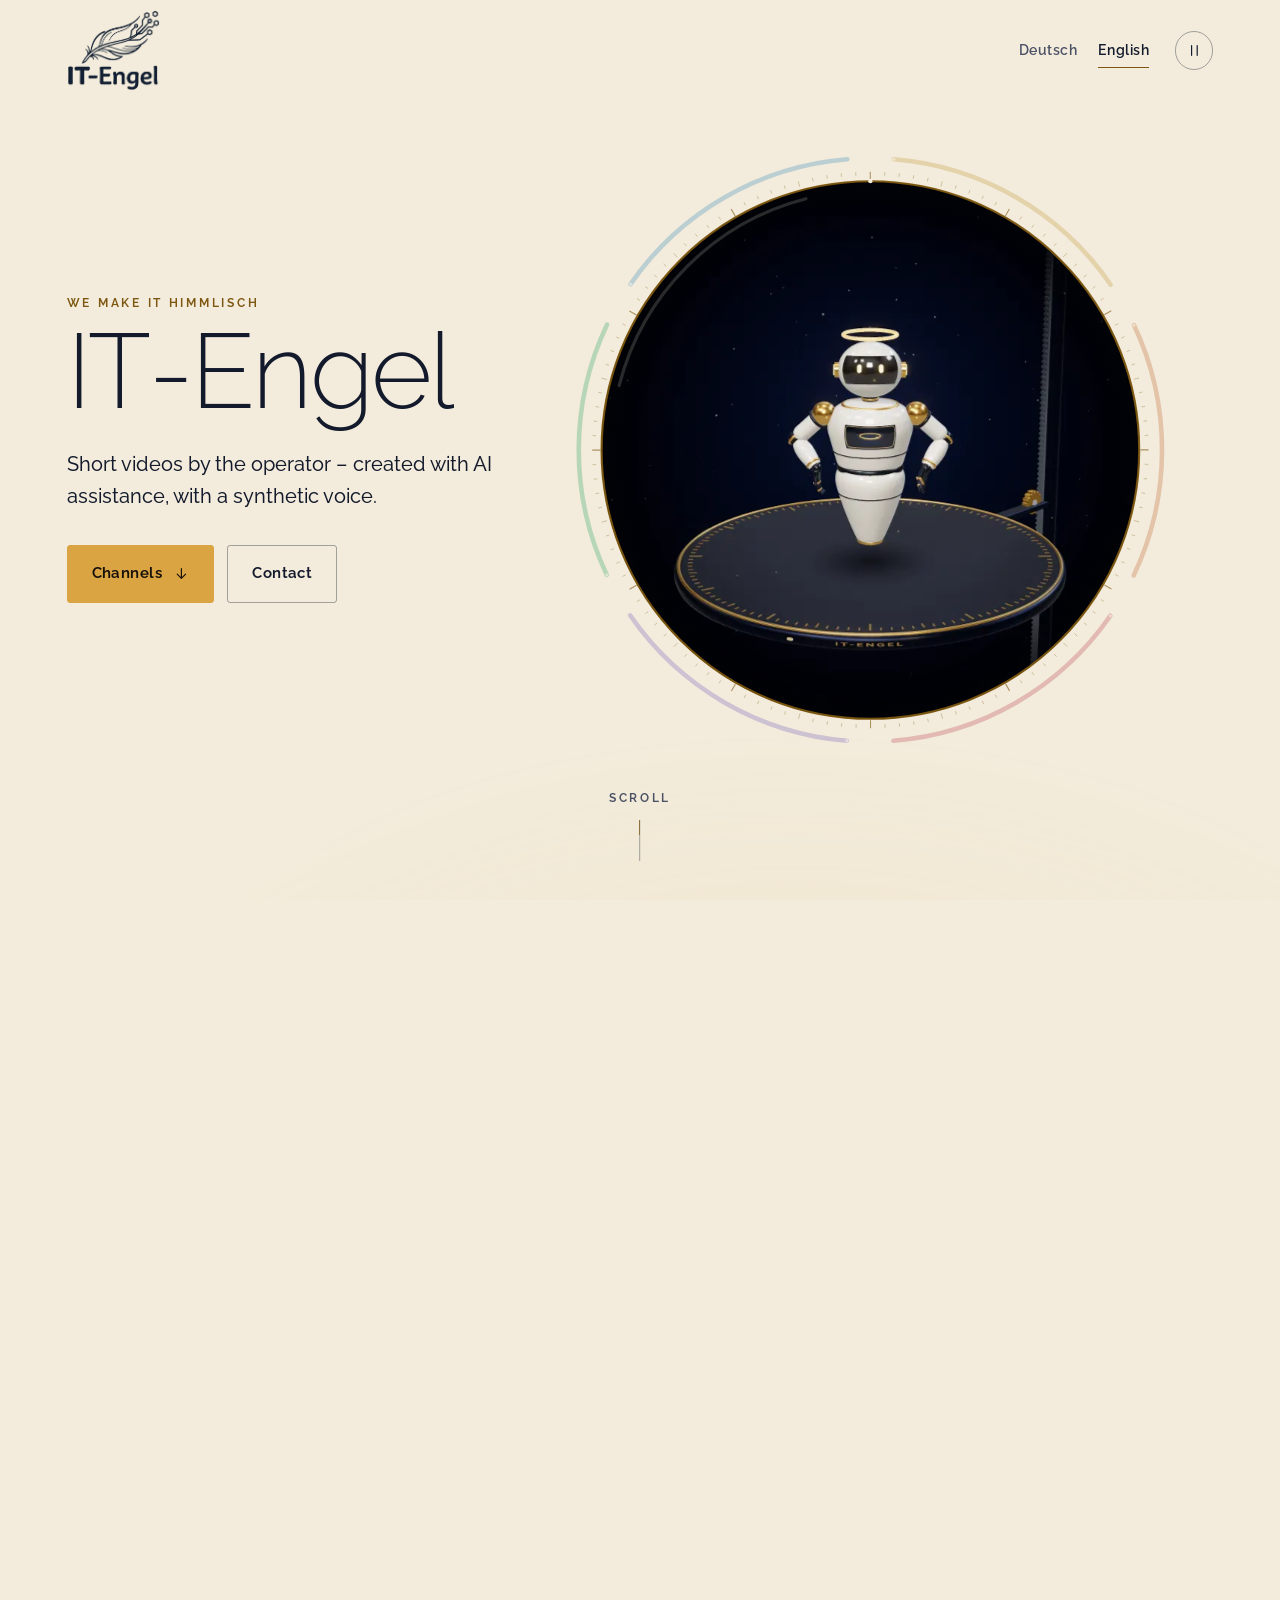
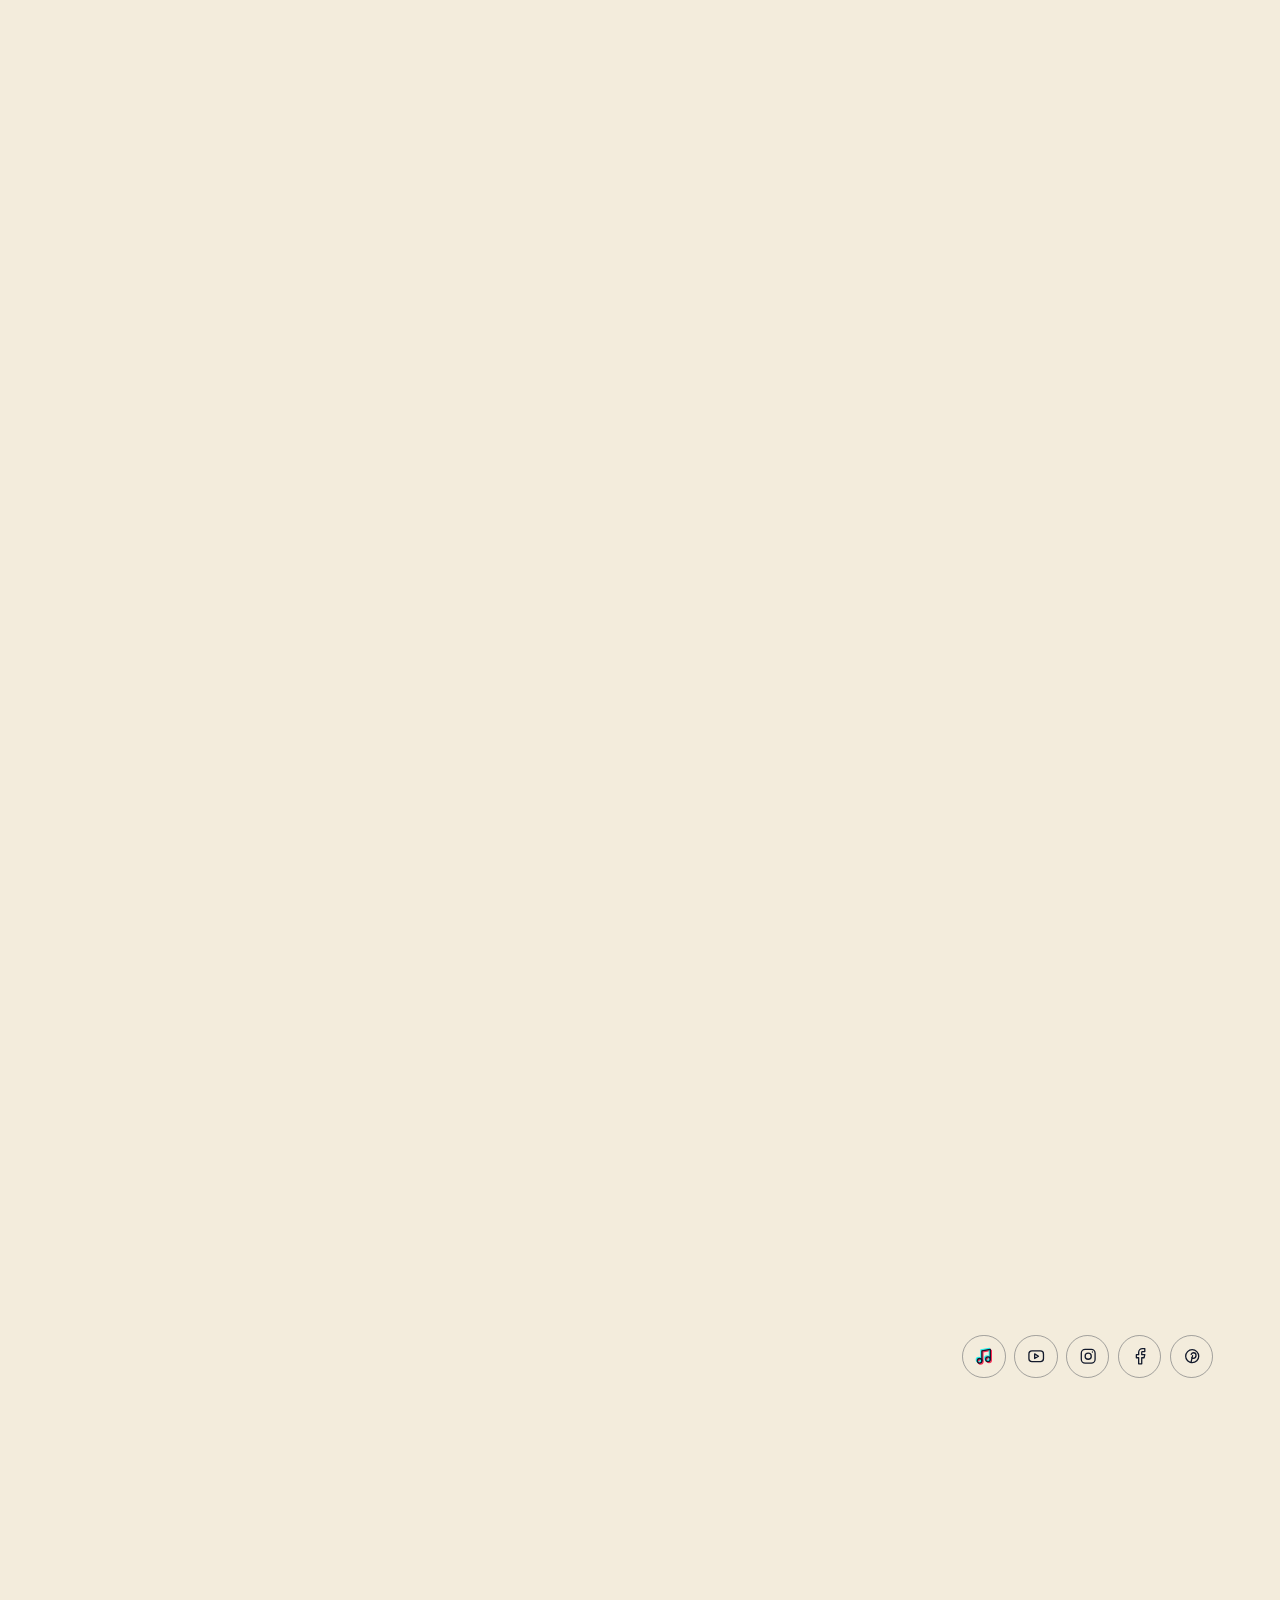
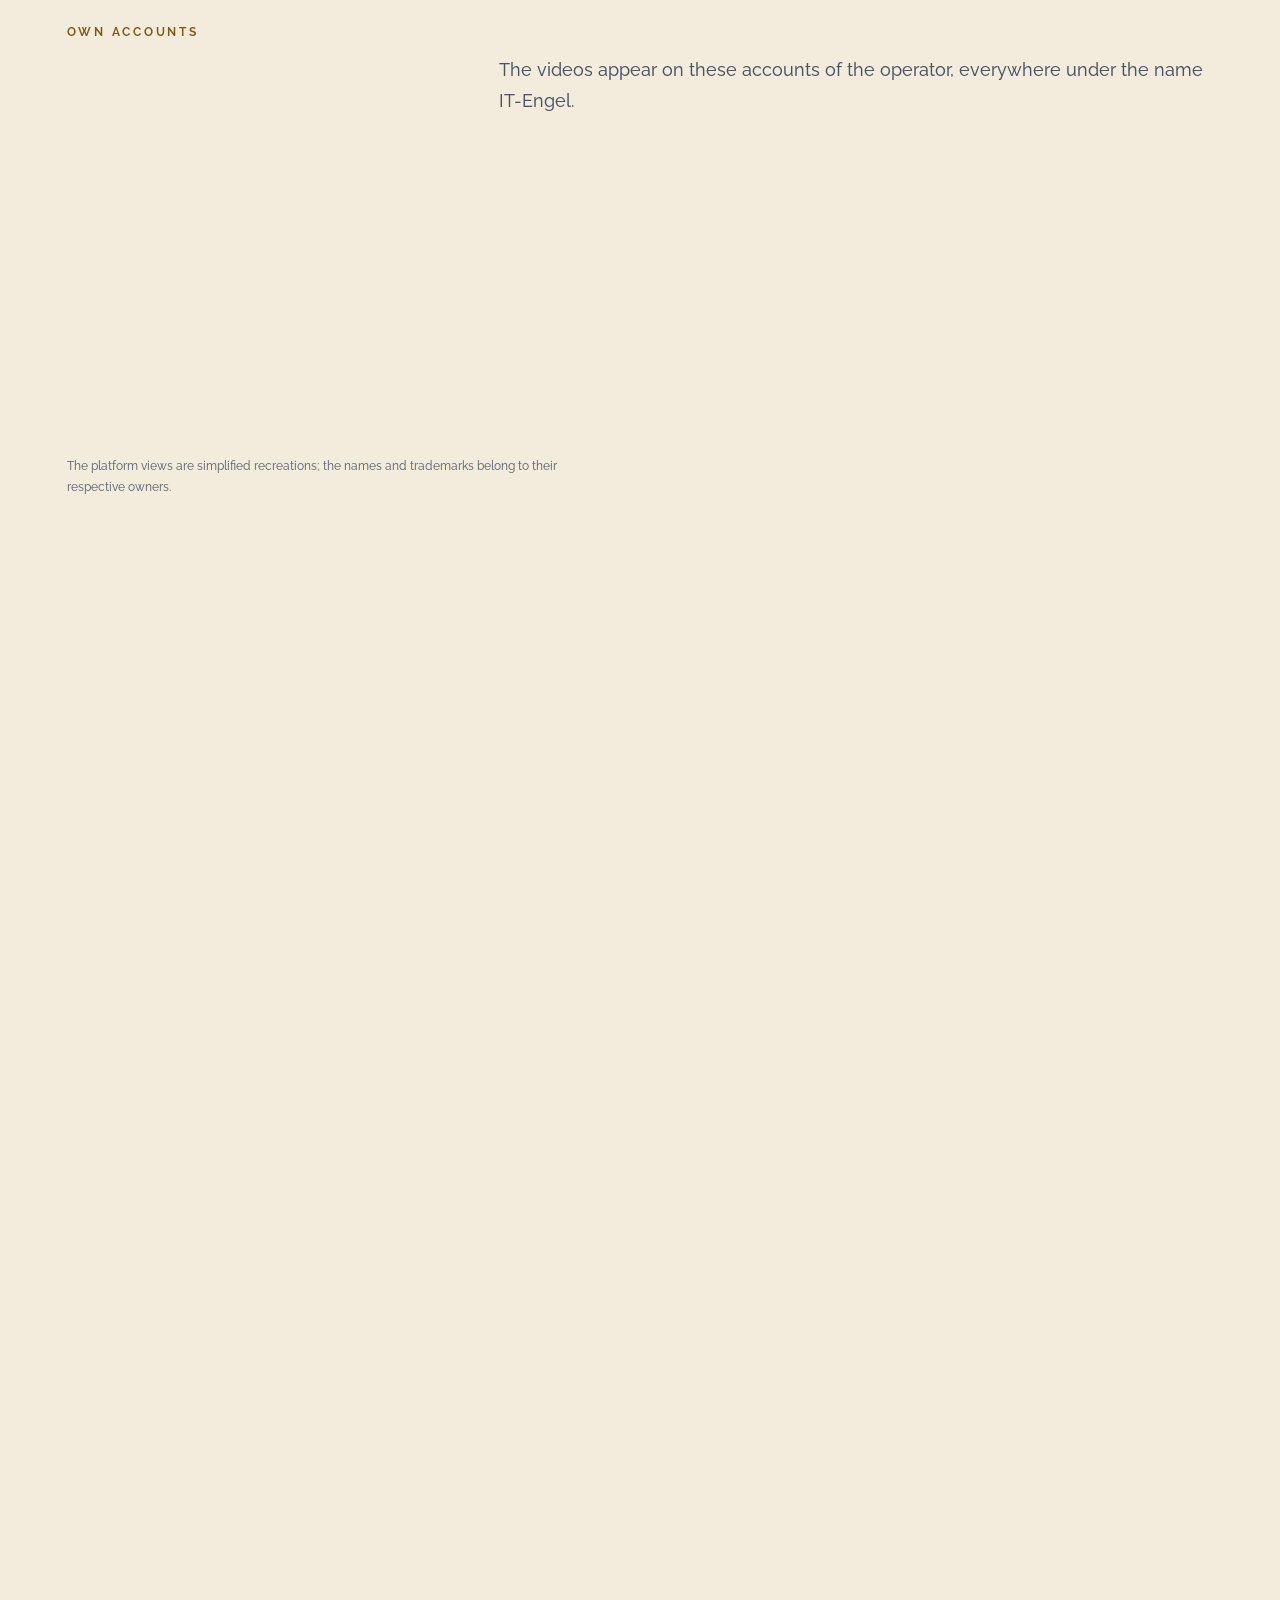
==== commit be2ffff5: "16th version: link the YouTube, Instagram and Facebook channels, extend the website privacy notice -" ====
--- a/index.html
+++ b/index.html
@@ -343,9 +343,9 @@
 
           <!-- YouTube: Wiedergabeseite im Hochformat, dann dreht sich das Gerät ins Vollbild (Querformat) -->
           <li class="kanal-eintrag k-youtube" id="kanal-youtube" data-kanal="youtube">
-            <a class="kanal" href="https://www.youtube.com/@PLATZHALTER_YOUTUBE">
+            <a class="kanal" href="https://www.youtube.com/@itengel_do">
               <svg class="icon" aria-hidden="true" focusable="false"><use href="#i-youtube"/></svg>
-              <span class="kanal-text"><strong>YouTube</strong><span class="kanal-name"><mark class="platzhalter">[PLATZHALTER: Adresse des YouTube-Kanals]</mark></span><span class="kanal-zeile"><span lang="de">Kurzvideos im Hochformat (Shorts).</span><span class="trenner"> / </span><span lang="en">Vertical short videos (Shorts).</span></span></span>
+              <span class="kanal-text"><strong>YouTube</strong><span class="kanal-name">@itengel_do</span><span class="kanal-zeile"><span lang="de">Kurzvideos im Hochformat (Shorts).</span><span class="trenner"> / </span><span lang="en">Vertical short videos (Shorts).</span></span></span>
               <span class="kanal-los"><span lang="de">Zum Kanal</span><span lang="en">Open channel</span><svg class="icon" aria-hidden="true" focusable="false"><use href="#i-pfeil"/></svg></span>
               <svg class="icon pfeil" aria-hidden="true" focusable="false"><use href="#i-pfeil"/></svg>
             </a>
@@ -380,9 +380,9 @@
 
           <!-- Instagram: helles Profil mit Ring in den Instagram-Farben und Raster -->
           <li class="kanal-eintrag k-instagram" id="kanal-instagram" data-kanal="instagram">
-            <a class="kanal" href="https://www.instagram.com/PLATZHALTER_INSTAGRAM/">
+            <a class="kanal" href="https://www.instagram.com/itengel_do/">
               <svg class="icon" aria-hidden="true" focusable="false"><use href="#i-instagram"/></svg>
-              <span class="kanal-text"><strong>Instagram</strong><span class="kanal-name"><mark class="platzhalter">[PLATZHALTER: Adresse des Instagram-Kontos]</mark></span><span class="kanal-zeile"><span lang="de">Kurzvideos als Reels.</span><span class="trenner"> / </span><span lang="en">Short videos as Reels.</span></span></span>
+              <span class="kanal-text"><strong>Instagram</strong><span class="kanal-name">@itengel_do</span><span class="kanal-zeile"><span lang="de">Kurzvideos als Reels.</span><span class="trenner"> / </span><span lang="en">Short videos as Reels.</span></span></span>
               <span class="kanal-los"><span lang="de">Zum Kanal</span><span lang="en">Open channel</span><svg class="icon" aria-hidden="true" focusable="false"><use href="#i-pfeil"/></svg></span>
               <svg class="icon pfeil" aria-hidden="true" focusable="false"><use href="#i-pfeil"/></svg>
             </a>
@@ -409,9 +409,9 @@
 
           <!-- Facebook: heller Feed, Beitrag mit „Gefällt mir“ -->
           <li class="kanal-eintrag k-facebook" id="kanal-facebook" data-kanal="facebook">
-            <a class="kanal" href="https://www.facebook.com/PLATZHALTER_FACEBOOK">
+            <a class="kanal" href="https://www.facebook.com/profile.php?id=2437434496268131">
               <svg class="icon" aria-hidden="true" focusable="false"><use href="#i-facebook"/></svg>
-              <span class="kanal-text"><strong>Facebook</strong><span class="kanal-name"><mark class="platzhalter">[PLATZHALTER: Adresse der Facebook-Seite]</mark></span><span class="kanal-zeile"><span lang="de">Kurzvideos als Reels auf der Seite.</span><span class="trenner"> / </span><span lang="en">Short videos as Reels on the page.</span></span></span>
+              <span class="kanal-text"><strong>Facebook</strong><span class="kanal-name">IT-Engel</span><span class="kanal-zeile"><span lang="de">Kurzvideos als Reels auf der Seite.</span><span class="trenner"> / </span><span lang="en">Short videos as Reels on the page.</span></span></span>
               <span class="kanal-los"><span lang="de">Zum Kanal</span><span lang="en">Open channel</span><svg class="icon" aria-hidden="true" focusable="false"><use href="#i-pfeil"/></svg></span>
               <svg class="icon pfeil" aria-hidden="true" focusable="false"><use href="#i-pfeil"/></svg>
             </a>
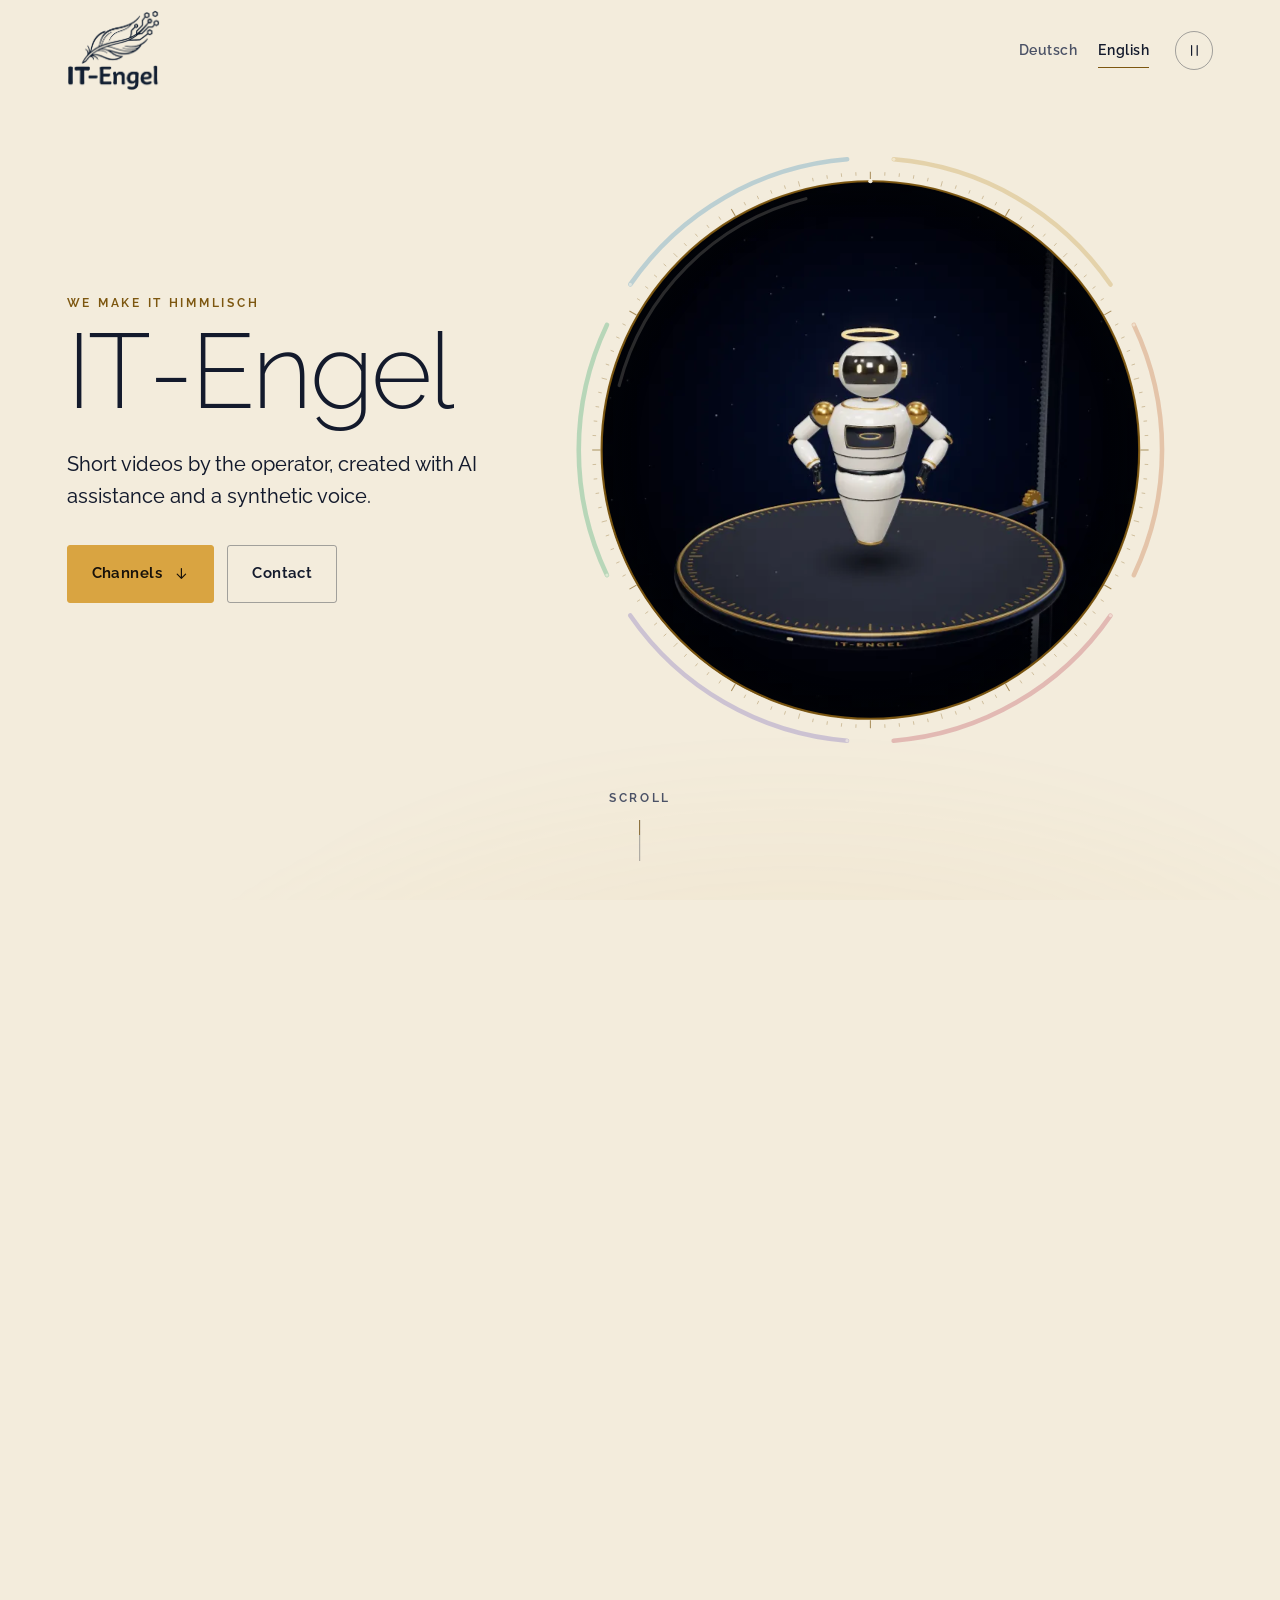
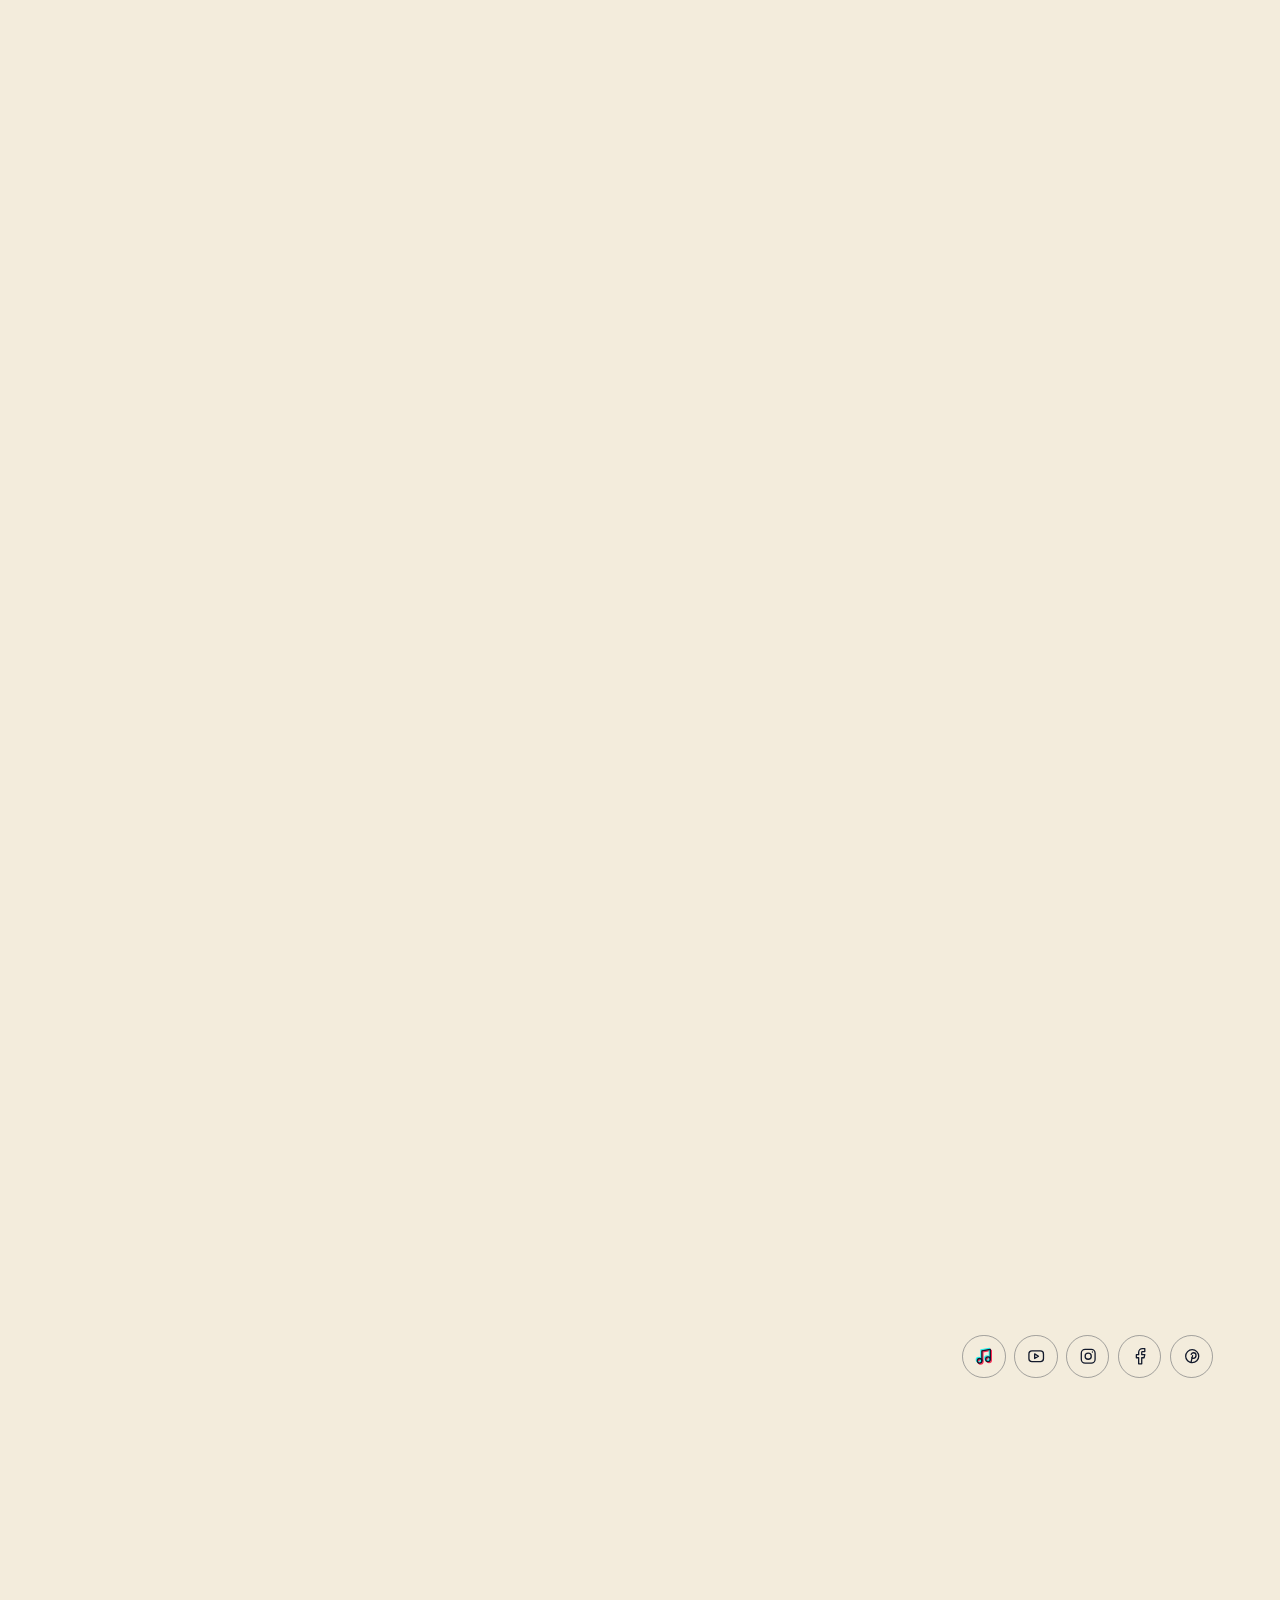
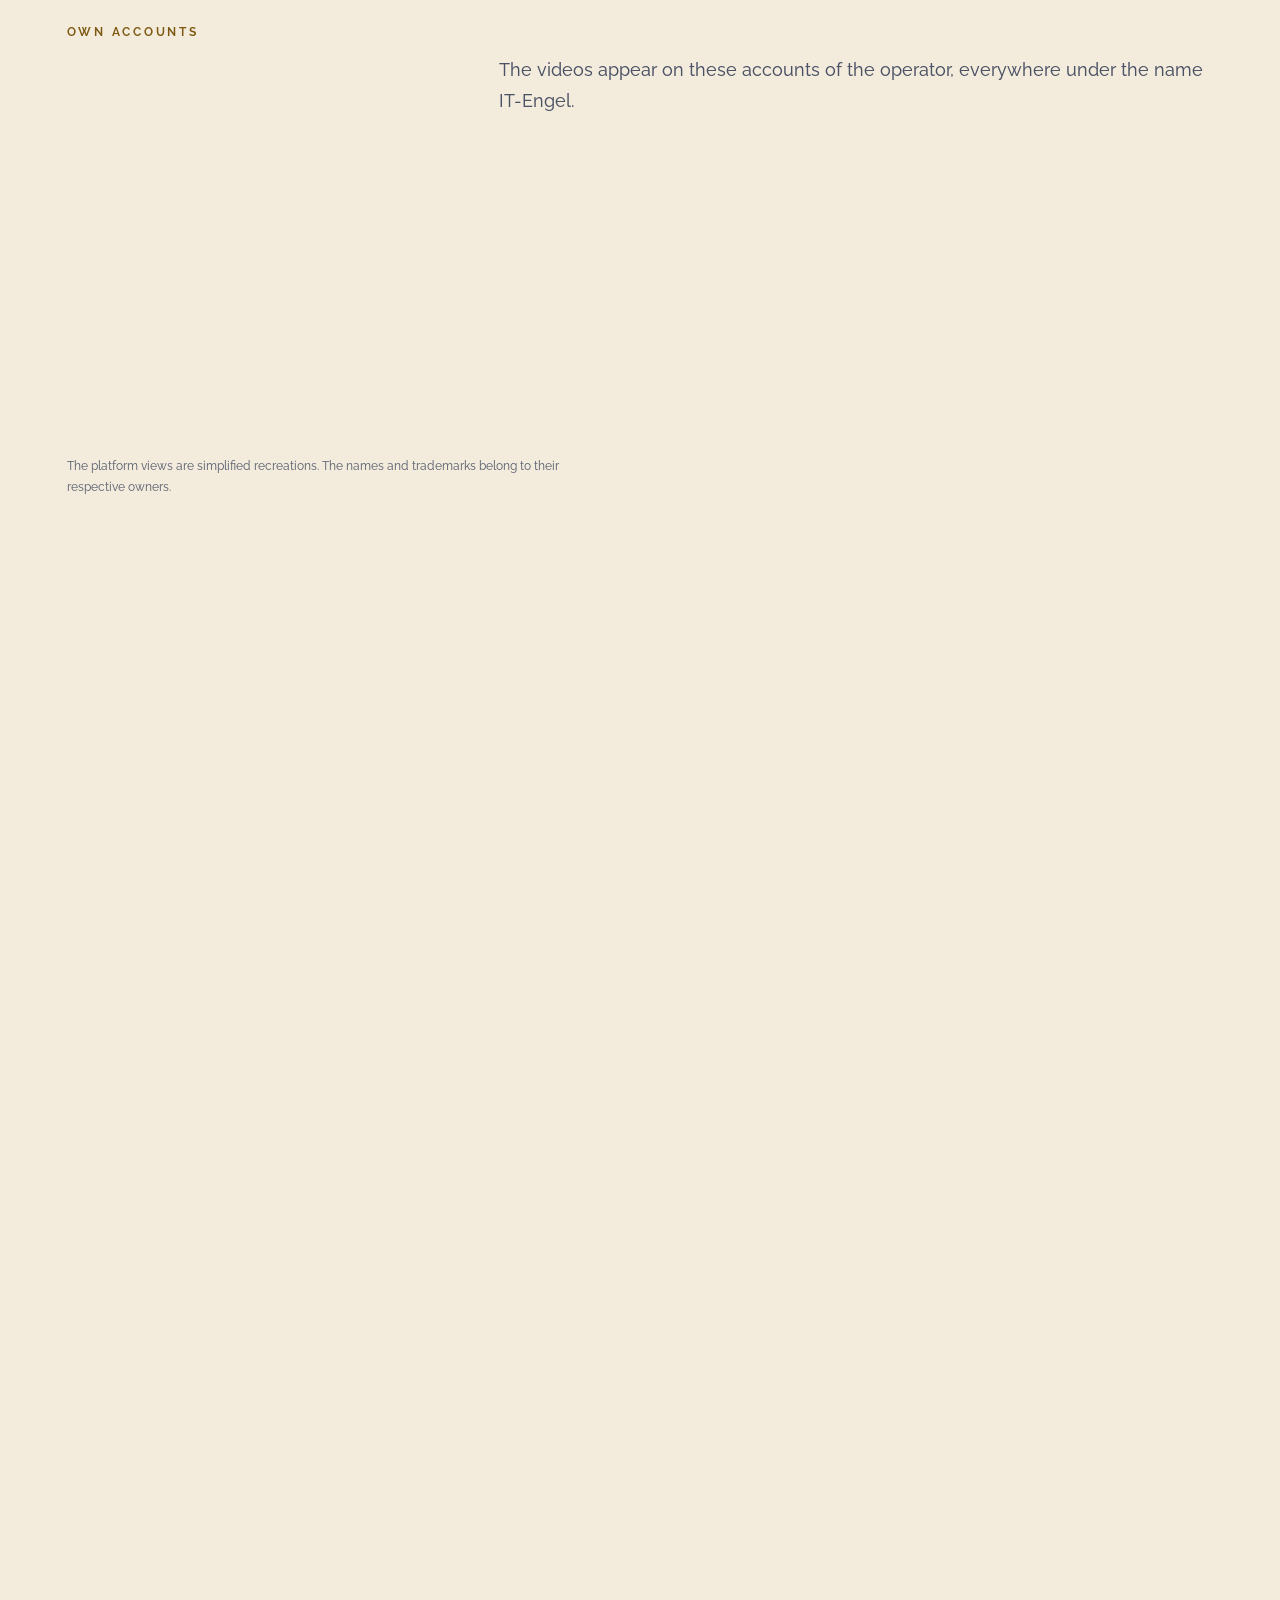
==== commit 44a85da3: "18th version: real-time 3D in a worker, fixed browser bars on phones, steady 3D quality while swipin" ====
--- a/index.html
+++ b/index.html
@@ -9,9 +9,9 @@
 <title>IT-Engel</title>
 <meta name="description" content="IT-Engel: Kurzvideos des Betreibers, KI-gestützt erstellt und mit synthetischer Sprecherstimme. Kanäle, Kontakt und rechtliche Angaben. / IT-Engel: short videos by the operator, created with AI assistance and a synthetic voice. Channels, contact and legal information.">
 <link rel="preload" href="assets/fonts/Raleway-latin.woff2" as="font" type="font/woff2" crossorigin>
-<link rel="stylesheet" href="style.css?v=15">
+<link rel="stylesheet" href="style.css?v=18">
 <!-- Film: die Module und das erste Bild gleich mitladen (sonst holt der Browser sie nacheinander) -->
-<link rel="modulepreload" href="film3d/haupt.js?v=14">
+<link rel="modulepreload" href="film3d/haupt.js?v=18">
 <link rel="modulepreload" href="film3d/skala.js?v=9">
 <link rel="modulepreload" href="film3d/helfer.js">
 <link rel="modulepreload" href="film3d/farben.js">
@@ -20,12 +20,13 @@
 <link rel="modulepreload" href="film3d/folge-daten.js?v=9">
 <link rel="preload" href="assets/film/f000.webp" as="fetch" type="image/webp" crossorigin>
 <link rel="icon" href="favicon.svg" type="image/svg+xml">
-<script src="site.js?v=10"></script>
-<script src="film.js?v=14"></script>
-<script src="kanaele.js?v=11"></script>
+<script src="site.js?v=18"></script>
+<script src="film.js?v=18"></script>
+<script src="kanaele.js?v=18"></script>
 <script src="motion.js?v=10"></script>
 </head>
 <body>
+<div class="bereich" id="bereich">
 <a class="skip-link" href="#inhalt"><span lang="de">Zum Inhalt springen</span><span class="trenner"> / </span><span lang="en">Skip to content</span></a>
 
 <svg class="sprite" aria-hidden="true" focusable="false">
@@ -93,8 +94,8 @@
           <div class="hero-text">
             <p class="eyebrow" aria-hidden="true">we make it himmlisch</p>
             <h1 id="hero-titel">IT-Engel</h1>
-            <p class="hero-lead" lang="de">Kurzvideos des Betreibers – KI-gestützt erstellt, mit synthetischer Sprecherstimme.</p>
-            <p class="hero-lead" lang="en">Short videos by the operator – created with AI assistance, with a synthetic voice.</p>
+            <p class="hero-lead" lang="de">Kurzvideos des Betreibers, KI-gestützt erstellt und mit synthetischer Sprecherstimme.</p>
+            <p class="hero-lead" lang="en">Short videos by the operator, created with AI assistance and a synthetic voice.</p>
             <p class="hero-cta">
               <a class="knopf-link knopf-primaer" href="#kanaele"><span lang="de">Kanäle</span><span class="trenner"> · </span><span lang="en">Channels</span><svg class="icon" aria-hidden="true" focusable="false"><use href="#i-runter"/></svg></a>
               <a class="knopf-link knopf-sekundaer" href="#kontakt"><span lang="de">Kontakt</span><span class="trenner"> · </span><span lang="en">Contact</span></a>
@@ -156,8 +157,8 @@
           <div class="kap-text">
             <p class="kap-nr">04<span class="rest">/ 06</span></p>
             <p class="kap-titel"><span lang="de">Quellen</span><span lang="en">Sources</span></p>
-            <p lang="de">Zu Sachaussagen nennt der Betreiber die Quellen – in der Beschreibung des Beitrags oder auf der Link-Seite zum Kanal.</p>
-            <p lang="en">For factual statements the operator names the sources – in the post description or on the channel’s link page.</p>
+            <p lang="de">Zu Sachaussagen nennt der Betreiber die Quellen: in der Beschreibung des Beitrags oder auf der Link-Seite zum Kanal.</p>
+            <p lang="en">For factual statements the operator names the sources: in the post description or on the channel’s link page.</p>
             <p class="kap-marke"><span lang="de">Quellen genannt</span><span lang="en">Sources named</span></p>
           </div>
         </article>
@@ -207,8 +208,8 @@
           <h2 id="weg-titel"><span lang="de">Der Weg eines Videos</span><span lang="en">The path of a video</span></h2>
         </div>
         <div>
-          <p class="intro" lang="de">So entstehen die Videos – von der Idee bis zur Veröffentlichung.</p>
-          <p class="intro" lang="en">How the videos are made – from the idea to publication.</p>
+          <p class="intro" lang="de">So entstehen die Videos: von der Idee bis zur Veröffentlichung.</p>
+          <p class="intro" lang="en">How the videos are made: from the idea to publication.</p>
         </div>
       </header>
       <ol class="weg">
@@ -252,8 +253,8 @@
             <p class="station-marke"><span lang="de">Quellen genannt</span><span class="trenner"> · </span><span lang="en">Sources named</span></p>
           </div>
           <div class="station-text">
-            <p lang="de">Zu Sachaussagen nennt der Betreiber die Quellen – in der Beschreibung des Beitrags oder auf der Link-Seite zum Kanal.</p>
-            <p lang="en">For factual statements the operator names the sources – in the post description or on the channel’s link page.</p>
+            <p lang="de">Zu Sachaussagen nennt der Betreiber die Quellen: in der Beschreibung des Beitrags oder auf der Link-Seite zum Kanal.</p>
+            <p lang="en">For factual statements the operator names the sources: in the post description or on the channel’s link page.</p>
           </div>
         </li>
         <li class="station">
@@ -292,8 +293,8 @@
               <h2 id="kanaele-titel"><span lang="de">Kanäle</span><span lang="en">Channels</span></h2>
             </div>
             <div>
-              <p class="intro" lang="de">Die Videos erscheinen auf diesen Konten des Betreibers, überall unter dem Namen IT-Engel.</p>
-              <p class="intro" lang="en">The videos appear on these accounts of the operator, everywhere under the name IT-Engel.</p>
+              <p class="intro" lang="de">Die Videos erscheinen auf diesen Konten des Betreibers, überall unter dem Namen <span class="marke">IT-Engel</span>.</p>
+              <p class="intro" lang="en">The videos appear on these accounts of the operator, everywhere under the name <span class="marke">IT-Engel</span>.</p>
             </div>
           </header>
         </div>
@@ -467,7 +468,7 @@
           </li>
         </ul>
 
-        <p class="kanal-hinweis"><span lang="de">Die Plattform-Ansichten sind vereinfachte Nachbildungen; die Namen und Marken gehören ihren Inhabern.</span><span class="trenner"> / </span><span lang="en">The platform views are simplified recreations; the names and trademarks belong to their respective owners.</span></p>
+        <p class="kanal-hinweis"><span lang="de">Die Plattform-Ansichten sind vereinfachte Nachbildungen. Die Namen und Marken gehören ihren Inhabern.</span><span class="trenner"> / </span><span lang="en">The platform views are simplified recreations. The names and trademarks belong to their respective owners.</span></p>
       </div>
     </div>
   </section>
@@ -477,13 +478,13 @@
       <p class="sprachkopf"><strong>Deutsch</strong> · <a href="#en" hreflang="en" lang="en">English version</a></p>
 
       <h2 id="de-worum" class="titel">Worum es geht</h2>
-      <p class="intro" data-reveal>IT-Engel ist der Name der Kanäle des Betreibers dieser Website. Hier steht, wie die Videos entstehen, auf welchen Konten sie erscheinen und wie der Betreiber erreichbar ist. Angaben zum Betreiber stehen im <a href="impressum.html">Impressum</a>.</p>
+      <p class="intro" data-reveal><span class="marke">IT-Engel</span> ist der Name der Kanäle des Betreibers dieser Website. Hier steht, wie die Videos entstehen, auf welchen Konten sie erscheinen und wie der Betreiber erreichbar ist. Angaben zum Betreiber stehen im <a href="impressum.html">Impressum</a>.</p>
 
       <h2 class="titel">Veröffentlichung</h2>
       <div class="panel" data-reveal>
         <p>Auf YouTube, Instagram, Facebook und Pinterest veröffentlicht der Betreiber mit einem eigenen Werkzeug. Es arbeitet ausschließlich mit den eigenen Konten des Betreibers und wird nicht für andere Personen angeboten: Es gibt keine Registrierung und keine Konten für Dritte. Der Betreiber bedient das Werkzeug über einen Telegram-Bot und gibt jede Veröffentlichung vorher frei.</p>
         <p>Das Werkzeug greift nur dann auf ein Konto zu, wenn der Betreiber es bei der jeweiligen Plattform autorisiert hat. Welche Verbindungen aktiv sind, hängt davon ab, ob die Plattform die Anwendung freigegeben hat. Einzelheiten stehen in den <a href="terms.html">Nutzungsbedingungen</a> und in der <a href="privacy.html">Datenschutzerklärung der Anwendung</a>.</p>
-        <p>Auf TikTok lädt der Betreiber die Videos selbst hoch; dort ist das Werkzeug nicht verbunden.</p>
+        <p>Auf TikTok lädt der Betreiber die Videos selbst hoch. Dort ist das Werkzeug nicht verbunden.</p>
       </div>
 
       <h2 class="titel">Daten in Kürze</h2>
@@ -501,13 +502,13 @@
       <p class="sprachkopf"><strong>English version</strong> · <a href="#de" hreflang="de" lang="de">Deutsche Fassung</a></p>
 
       <h2 id="en-about" class="titel">What this is about</h2>
-      <p class="intro" data-reveal>IT-Engel is the name of the channels of the operator of this website. This site explains how the videos are made, on which accounts they appear and how the operator can be reached. Information about the operator is in the <a href="impressum.html">Impressum</a> (legal notice).</p>
+      <p class="intro" data-reveal><span class="marke">IT-Engel</span> is the name of the channels of the operator of this website. This site explains how the videos are made, on which accounts they appear and how the operator can be reached. Information about the operator is in the <a href="impressum.html">Impressum</a> (legal notice).</p>
 
       <h2 class="titel">Publishing</h2>
       <div class="panel" data-reveal>
         <p>On YouTube, Instagram, Facebook and Pinterest the operator publishes with a tool of their own. It works only with the operator’s own accounts and is not offered to other people: there is no registration and there are no accounts for third parties. The operator controls the tool through a Telegram bot and approves every publication beforehand.</p>
         <p>The tool accesses an account only if the operator has authorized it on the respective platform. Which connections are active depends on whether the platform has approved the application. Details are in the <a href="terms.html">Terms of Service</a> and the <a href="privacy.html">Privacy Policy</a>.</p>
-        <p>On TikTok the operator uploads the videos personally; the tool is not connected there.</p>
+        <p>On TikTok the operator uploads the videos personally. The tool is not connected there.</p>
       </div>
 
       <h2 class="titel">Data in brief</h2>
@@ -557,9 +558,10 @@
         <li><a href="datenschutz.html" hreflang="de"><span lang="de">Datenschutzerklärung (Website)</span><span class="trenner"> / </span><span lang="en">Website privacy notice (German)</span></a></li>
       </ul>
     </nav>
-    <p>IT-Engel · thermup.de</p>
+    <p><span class="marke">IT-Engel</span> · thermup.de</p>
     <p class="material"><span lang="de">3D-Film: eigene Modelle, im Browser gerendert mit three.js (MIT-Lizenz). Schrift: Raleway (SIL Open Font License). <a href="assets/CREDITS.txt">Alle Nachweise</a></span> <span lang="en">3D film: own models, rendered in the browser with three.js (MIT License). Font: Raleway (SIL Open Font License). <a href="assets/CREDITS.txt" hreflang="de">All credits</a></span></p>
   </div>
 </footer>
+</div>
 </body>
 </html>
--- a/style.css
+++ b/style.css
@@ -127,6 +127,40 @@
 }
 
 main { flex: 1 0 auto; }
+
+/* Der Inhalt jeder Seite (Kopfzeile, Hauptteil, Fußzeile) steht in einem Rahmen (.bereich). Am Rechner ordnet er nur
+   (Fußzeile unten auf kurzen Seiten). Auf Handys und Tablets ist er der eigene Scrollbereich (Klasse eigen-scroll von
+   site.js, nur mit Skript): Die Seite scrollt in ihm, das Fenster selbst nicht. So klappt der Browser seine Leisten
+   beim Wischen nicht auf und zu, und das Fenster behält seine Größe (siehe site.js). Der Rahmen endet einen Pixel über
+   dem unteren Rand: Einen Bereich in genau Fenstergröße behandelt Chrome wie das Fenster selbst, dann klappten die
+   Leisten wieder (am Handy in Chrome, Brave und DuckDuckGo gemessen; mit dem body als Bereich klappte die Leiste in
+   DuckDuckGo). Kein Nachziehen über den Rand hinaus und kein „Ziehen zum Aktualisieren“, wie in einer App. */
+.bereich { display: flex; flex: 1 0 auto; flex-direction: column; min-width: 0; }
+html.eigen-scroll, html.eigen-scroll body { height: 100%; overflow: hidden; }
+/* Kopfzeile wie die Leiste einer App: deckend (sonst schien der Text darunter durch, am Handy deutlich zu sehen) */
+html.eigen-scroll { scroll-padding-top: 0; --header-bg: var(--bg); }
+html.eigen-scroll body { min-height: 0; }
+html.eigen-scroll .bereich {
+  position: fixed;
+  inset: 0 0 1px 0;
+  overflow: hidden auto;
+  overscroll-behavior: none;
+  scroll-padding-top: 5rem;
+}
+@media (prefers-reduced-motion: no-preference) {
+  html.eigen-scroll { scroll-behavior: auto; }
+  html.eigen-scroll .bereich { scroll-behavior: smooth; }
+}
+/* Drucken (auch vom Handy): die ganze Seite, nicht nur der sichtbare Ausschnitt des Rahmens */
+@media print {
+  html.eigen-scroll, html.eigen-scroll body { height: auto; overflow: visible; }
+  html.eigen-scroll .bereich { position: static; overflow: visible; }
+}
+/* Wie eine App: kein grauer Blitz beim Antippen (Rückmeldung geben die Elemente selbst), kein Doppeltipp-Zoom auf
+   Bedienelementen, und langes Drücken markiert keine Wörter der Bedienung (Texte bleiben markierbar). */
+html { -webkit-tap-highlight-color: transparent; }
+a, button, summary { touch-action: manipulation; }
+.site-header, .kanal-wahl, .nach-oben, .pause, .film-start { -webkit-user-select: none; user-select: none; }
 
 [hidden] { display: none !important; }
 
@@ -605,10 +639,13 @@
 @property --gefaellt { syntax: "<number>"; inherits: false; initial-value: 0; }
 @property --merken { syntax: "<number>"; inherits: false; initial-value: 0; }
 
+/* Die Vorgaben der Strecken (--film-s, --kf-s) sind genau die Werte, die haupt.js (ENDE + 1 aus fahrplan.js) und
+   kanaele.js (laenge() + 1) später setzen: Weichen sie ab, wächst oder schrumpft die Seite beim Start um Tausende
+   Pixel, und wer neu lädt oder zurückkommt, landet an einer anderen Stelle (vorher 9,4 statt 13,8 und 6,4 statt 6,25). */
 html.film-an .film {
   position: relative;
-  height: calc(var(--film-s, 9.4) * 100vh);
-  height: calc(var(--film-s, 9.4) * 100svh);
+  height: calc(var(--film-s, 13.8) * 100vh);
+  height: calc(var(--film-s, 13.8) * 100svh);
 }
 html.film-an .buehne {
   position: sticky;
@@ -624,6 +661,18 @@
   --kante: max(var(--rand), calc((100vw - 80rem) / 2 + var(--rand)));
 }
 html.film-an .site-header { position: fixed; top: 0; left: 0; right: 0; }
+/* Im eigenen Scrollbereich (site.js) klebt die Kopfzeile über dem Film oben (sticky) und gibt ihren Platz mit einem
+   negativen Rand ab: So liegt sie wie eine feste Kopfzeile über dem Film. Fest (fixed) ginge hier nicht: Ein Wischer,
+   der auf einem festen Element beginnt, scrollt das Fenster statt des eigenen Bereichs, und das Fenster scrollt nicht
+   (am Handy gemessen: auf der Kopfzeile angesetzt, bewegte sich die Seite nicht). --kopf-ist ist ihre Höhe (site.js). */
+html.eigen-scroll.film-an .site-header { position: sticky; margin-bottom: calc(-1 * var(--kopf-ist, 6.3rem + 1px)); }
+/* bis site.js misst: dieselbe Höhe aus Logo, Innenabstand und Linie (Querformat: --kopf-h), damit nichts springt */
+@media (max-width: 30em) {
+  html.eigen-scroll.film-an .site-header { margin-bottom: calc(-1 * var(--kopf-ist, 5.3rem + 1px)); }
+}
+@media (min-aspect-ratio: 11/10) and (max-height: 36rem) {
+  html.eigen-scroll.film-an .site-header { margin-bottom: calc(-1 * var(--kopf-ist, var(--kopf-h) + 1px)); }
+}
 /* solange die Fahrt unter der Kopfzeile läuft, bleibt sie durchsichtig; danach wird sie wie auf den anderen Seiten fest */
 html.film-an:not(.film-ende) .site-header.is-scrolled { background: transparent; border-bottom-color: transparent; }
 /* solange die Fahrt oder der Kanäle-Film läuft, ist „Nach oben“ überflüssig (es läge auf den Texten) */
@@ -1194,8 +1243,8 @@
 html.kanalfilm .kanaele-abschnitt { padding-block: 0; border-top: 0; }
 html.kanalfilm .kanalfilm {
   position: relative;
-  height: calc(var(--kf-s, 6.4) * 100vh);
-  height: calc(var(--kf-s, 6.4) * 100svh);
+  height: calc(var(--kf-s, 7.2) * 100vh);
+  height: calc(var(--kf-s, 7.2) * 100svh);
 }
 html.kanalfilm .kanal-buehne {
   position: sticky;
@@ -1245,8 +1294,7 @@
 html.kanalfilm .kanal-eintrag.voll { clip-path: none; }
 html.kanalfilm .kanal-eintrag.bedeckt { background: none; }
 html.kanalfilm .kanal-eintrag.zu .kanal-szene,
-html.kanalfilm .kanal-eintrag.bedeckt .kanal-szene { visibility: hidden; }
-/* Die Dauerbewegungen der Szenen (Goldstaub, Platte, Herzen, Schweben) ruhen, solange ihre Szene zu oder verdeckt
+html.kanalfilm .kanal-eintrag.bedeckt .kanal-szene { visibility: hidden; }/* Die Dauerbewegungen der Szenen (Goldstaub, Platte, Herzen, Schweben) ruhen, solange ihre Szene zu oder verdeckt
    ist, die Bühne außer Sicht steht oder gerade gescrollt wird (kanaele.js: Klassen zu, bedeckt, ruht, wischt).
    Gezielt diese Elemente: mit * rechnete der Browser bei jedem Wechsel der Klasse die ganze Szene neu. */
 html.kanalfilm .kanal-eintrag.zu .staub,
@@ -1876,7 +1924,9 @@
   max-width: 34rem;
   margin: 0;
   font-size: .78rem;
-  opacity: calc((1 - var(--kopf, 0)) * .85);
+  /* schneller weg als der Kopf: im Hochformat steht er dort, wo gleich der Name der ersten Szene erscheint (am Handy
+     lagen beide kurz übereinander) */
+  opacity: calc(max(0, 1 - var(--kopf, 0) * 1.8) * .85);
 }
 
 /* Hochformat (Handy): Gerät oben, Text darunter, Auswahl mittig unter der Kopfzeile */
@@ -1925,13 +1975,13 @@
    bleibt so immer sichtbar. Die Scroll-Strecke rechnet ebenfalls in lvh, damit Bühne und Strecke zusammenpassen
    (haupt.js und kanaele.js messen die Höhe der Bühne selbst). Browser ohne lvh behalten die bisherigen Werte. */
 @supports (height: 100lvh) {
-  html.film-an .film { height: calc(var(--film-s, 9.4) * 100lvh); }
+  html.film-an .film { height: calc(var(--film-s, 13.8) * 100lvh); }
   html.film-an .buehne {
     height: 100lvh;
     --unten: calc(100lvh - 100svh);
     --faden-b: calc(clamp(1.3rem, 3.6svh, 2.4rem) + var(--unten));
   }
-  html.kanalfilm .kanalfilm { height: calc(var(--kf-s, 6.4) * 100lvh); }
+  html.kanalfilm .kanalfilm { height: calc(var(--kf-s, 7.2) * 100lvh); }
   html.kanalfilm .kanal-buehne { height: 100lvh; --unten: calc(100lvh - 100svh); }
   html.kanalfilm .kanal-hinweis { bottom: calc(1.4rem + var(--unten, 0px)); }
   @media (max-aspect-ratio: 11/10) {
@@ -1939,6 +1989,12 @@
     html.kanalfilm .kanal:visited { bottom: calc(1.3rem + var(--unten, 0px)); }
   }
 }
+/* Mit eigenem Scrollbereich (site.js) klappen die Leisten nicht: Sichtbar ist immer der kleine Bildschirm (svh, Leisten
+   da). Bühnen und Strecken rechnen dann in svh, ohne Überstand; nichts ragt unter den Rand. */
+html.eigen-scroll.film-an .film { height: calc(var(--film-s, 13.8) * 100svh); }
+html.eigen-scroll.film-an .buehne { height: 100svh; --unten: 0px; --faden-b: clamp(1.3rem, 3.6svh, 2.4rem); }
+html.eigen-scroll.kanalfilm .kanalfilm { height: calc(var(--kf-s, 7.2) * 100svh); }
+html.eigen-scroll.kanalfilm .kanal-buehne { height: 100svh; --unten: 0px; }
 
 .panel {
   max-width: 50rem;
@@ -1958,6 +2014,22 @@
   left: .3rem; top: 1.62rem;
   width: .9rem; height: 1px;
   background: var(--gold);
+}
+
+/* Handy und schmale Fenster (Refik, 30.10.2026: Umbrüche an ungewollten Stellen, der Text passte nicht immer ganz
+   hinein und wirkte unproportioniert): keine automatische Silbentrennung mehr, sie trennte mitten in Wörtern und in
+   Links („wel-chen“, „Nutzungsbedin-gungen“). Dafür ausgewogene Zeilen ohne einzelnes Wort am Ende (text-wrap:
+   pretty); ein sehr langes Wort bricht nur im Notfall, dann ohne Strich (overflow-wrap). Kasten und Liste rücken
+   weniger ein, damit die Zeilen nicht zu kurz werden. Links werden nirgends getrennt. */
+a { hyphens: manual; }
+/* der Name „IT-Engel“ im Fließtext bricht nicht am Bindestrich um */
+.marke { white-space: nowrap; }
+@media (max-width: 47.99em) {
+  body { hyphens: manual; }
+  p, li, dd, figcaption, blockquote { text-wrap: pretty; }
+  .panel { padding-left: 1rem; }
+  .fakten li { padding-left: 1.75rem; }
+  .fakten li::before { left: .1rem; width: .8rem; }
 }
 
 /* Kontakt und Rechtliches */
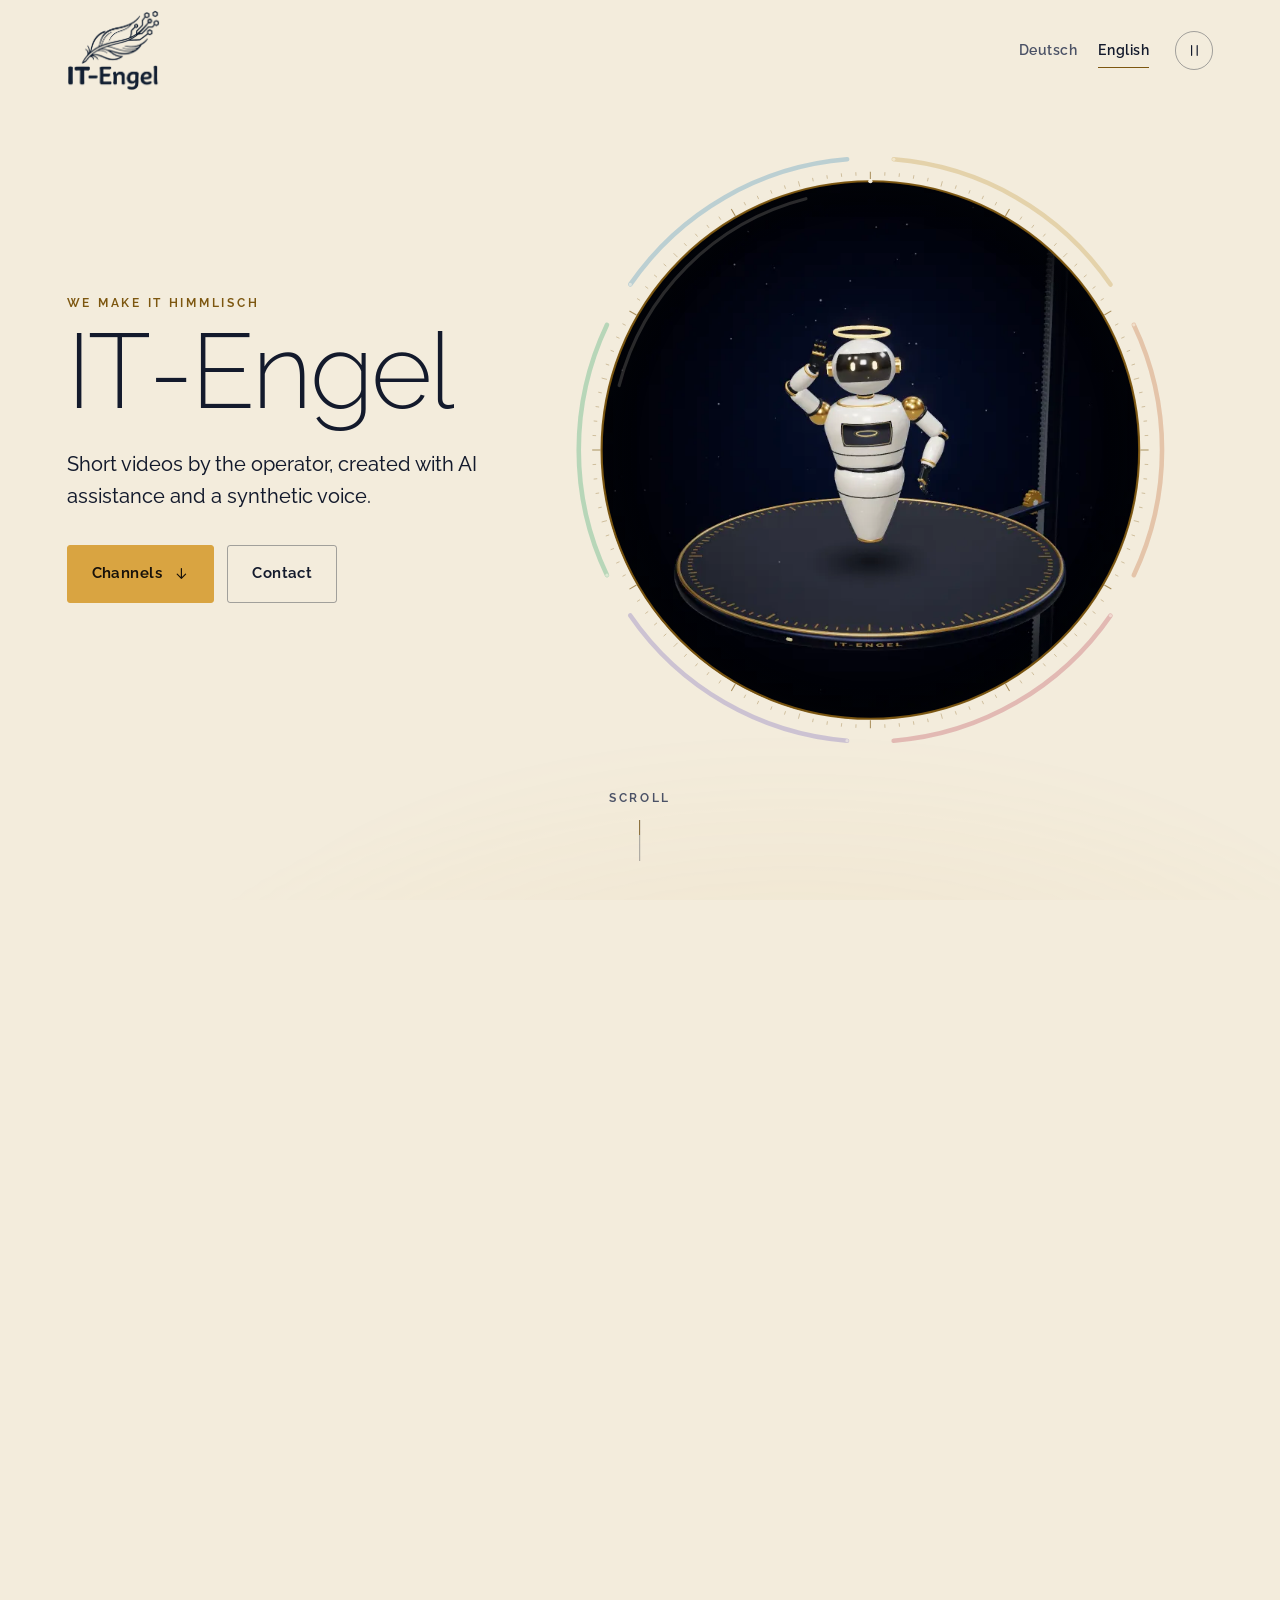
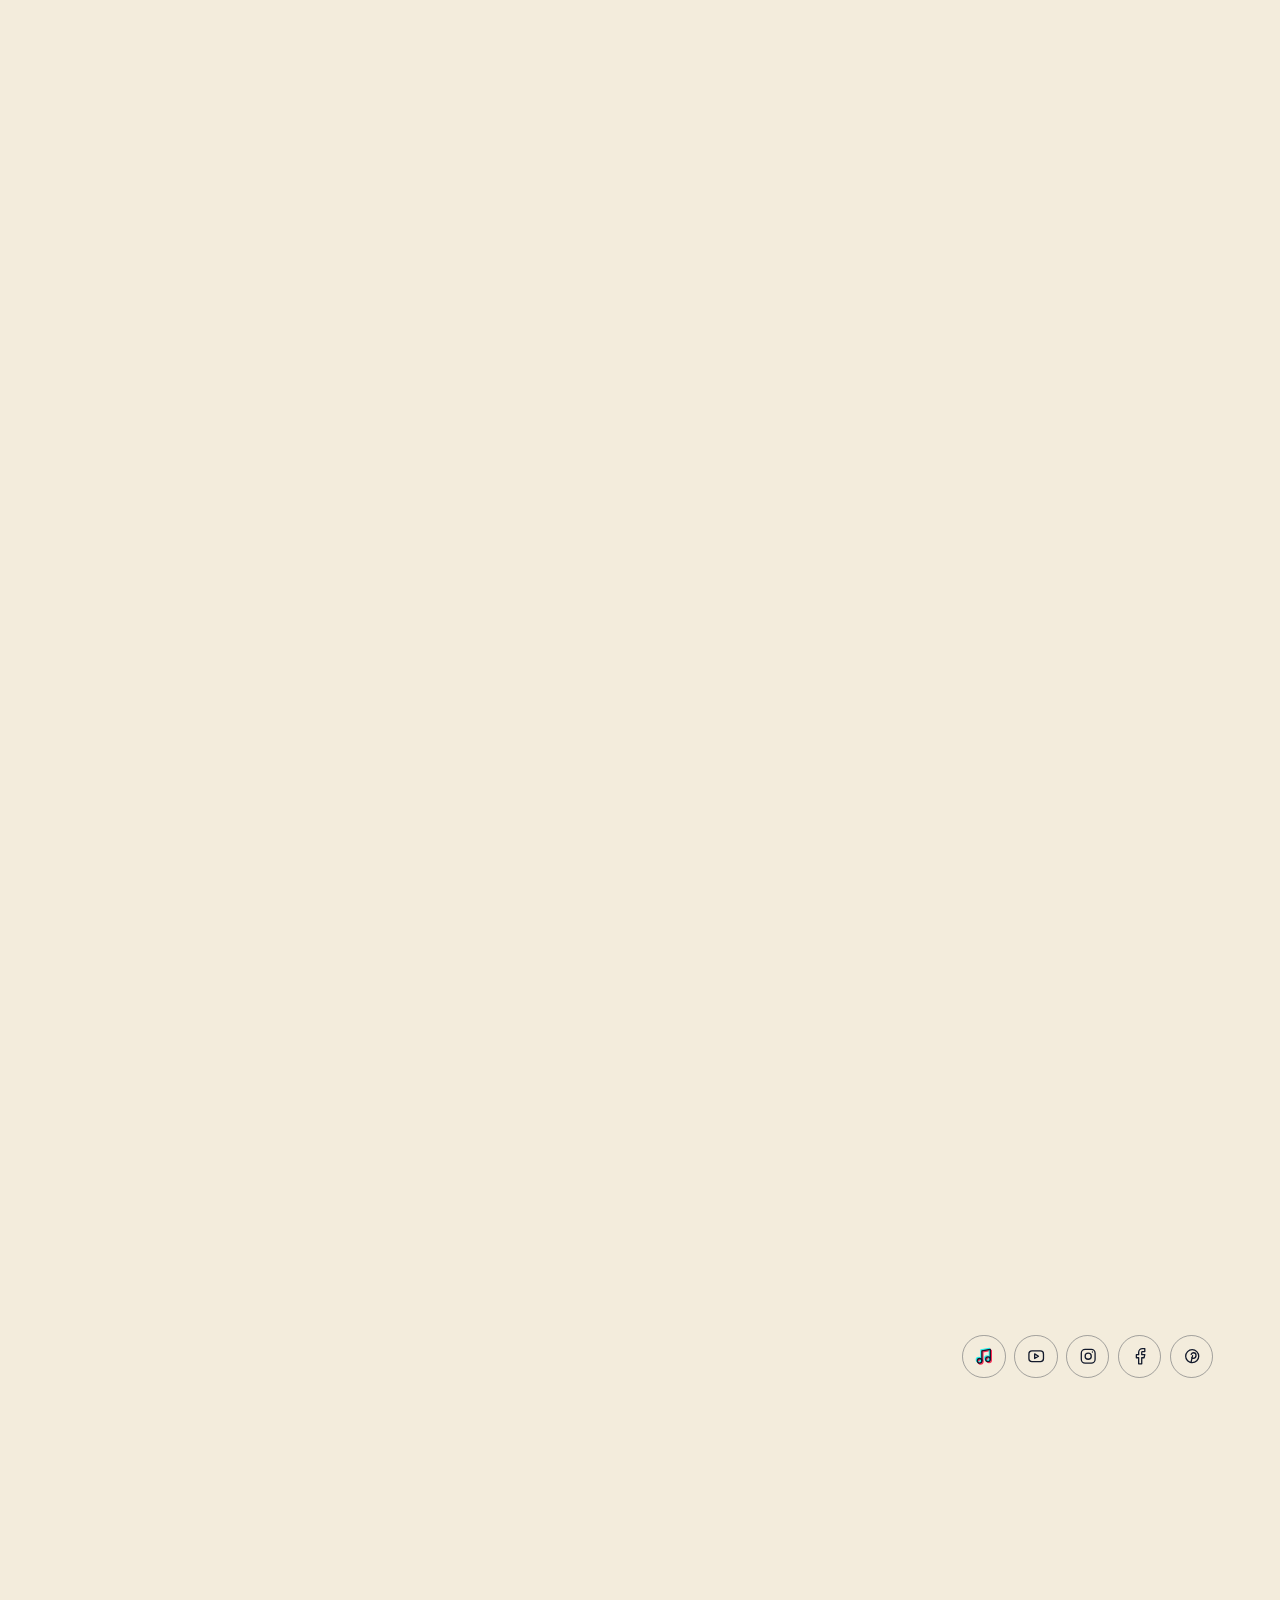
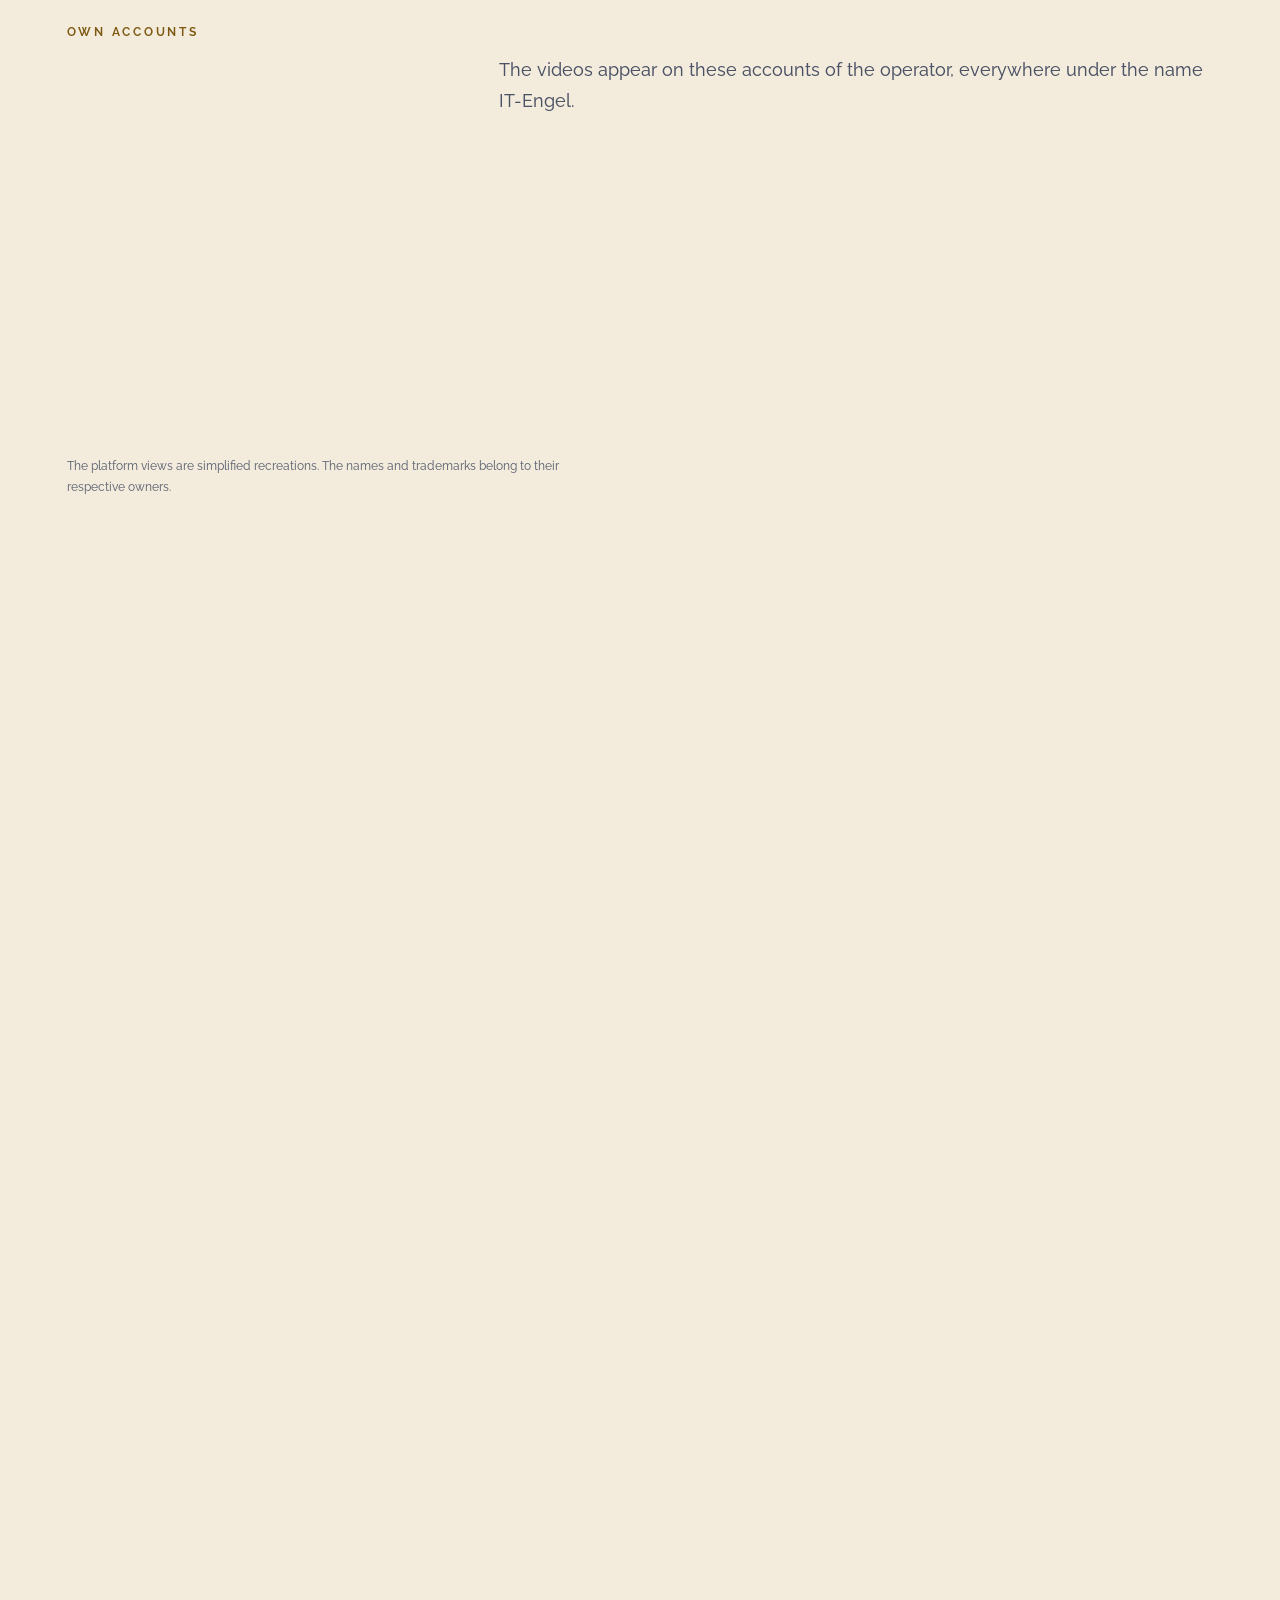
==== commit 639d68ed: "19th version: the waving loop bridges the 3D preparation, seamless handover to real-time 3D, matchin" ====
--- a/index.html
+++ b/index.html
@@ -11,17 +11,17 @@
 <link rel="preload" href="assets/fonts/Raleway-latin.woff2" as="font" type="font/woff2" crossorigin>
 <link rel="stylesheet" href="style.css?v=18">
 <!-- Film: die Module und das erste Bild gleich mitladen (sonst holt der Browser sie nacheinander) -->
-<link rel="modulepreload" href="film3d/haupt.js?v=18">
+<link rel="modulepreload" href="film3d/haupt.js?v=19">
 <link rel="modulepreload" href="film3d/skala.js?v=9">
 <link rel="modulepreload" href="film3d/helfer.js">
 <link rel="modulepreload" href="film3d/farben.js">
 <link rel="modulepreload" href="film3d/fahrplan.js?v=10">
-<link rel="modulepreload" href="film3d/folge.js?v=14">
+<link rel="modulepreload" href="film3d/folge.js?v=19">
 <link rel="modulepreload" href="film3d/folge-daten.js?v=9">
 <link rel="preload" href="assets/film/f000.webp" as="fetch" type="image/webp" crossorigin>
 <link rel="icon" href="favicon.svg" type="image/svg+xml">
 <script src="site.js?v=18"></script>
-<script src="film.js?v=18"></script>
+<script src="film.js?v=19"></script>
 <script src="kanaele.js?v=18"></script>
 <script src="motion.js?v=10"></script>
 </head>
